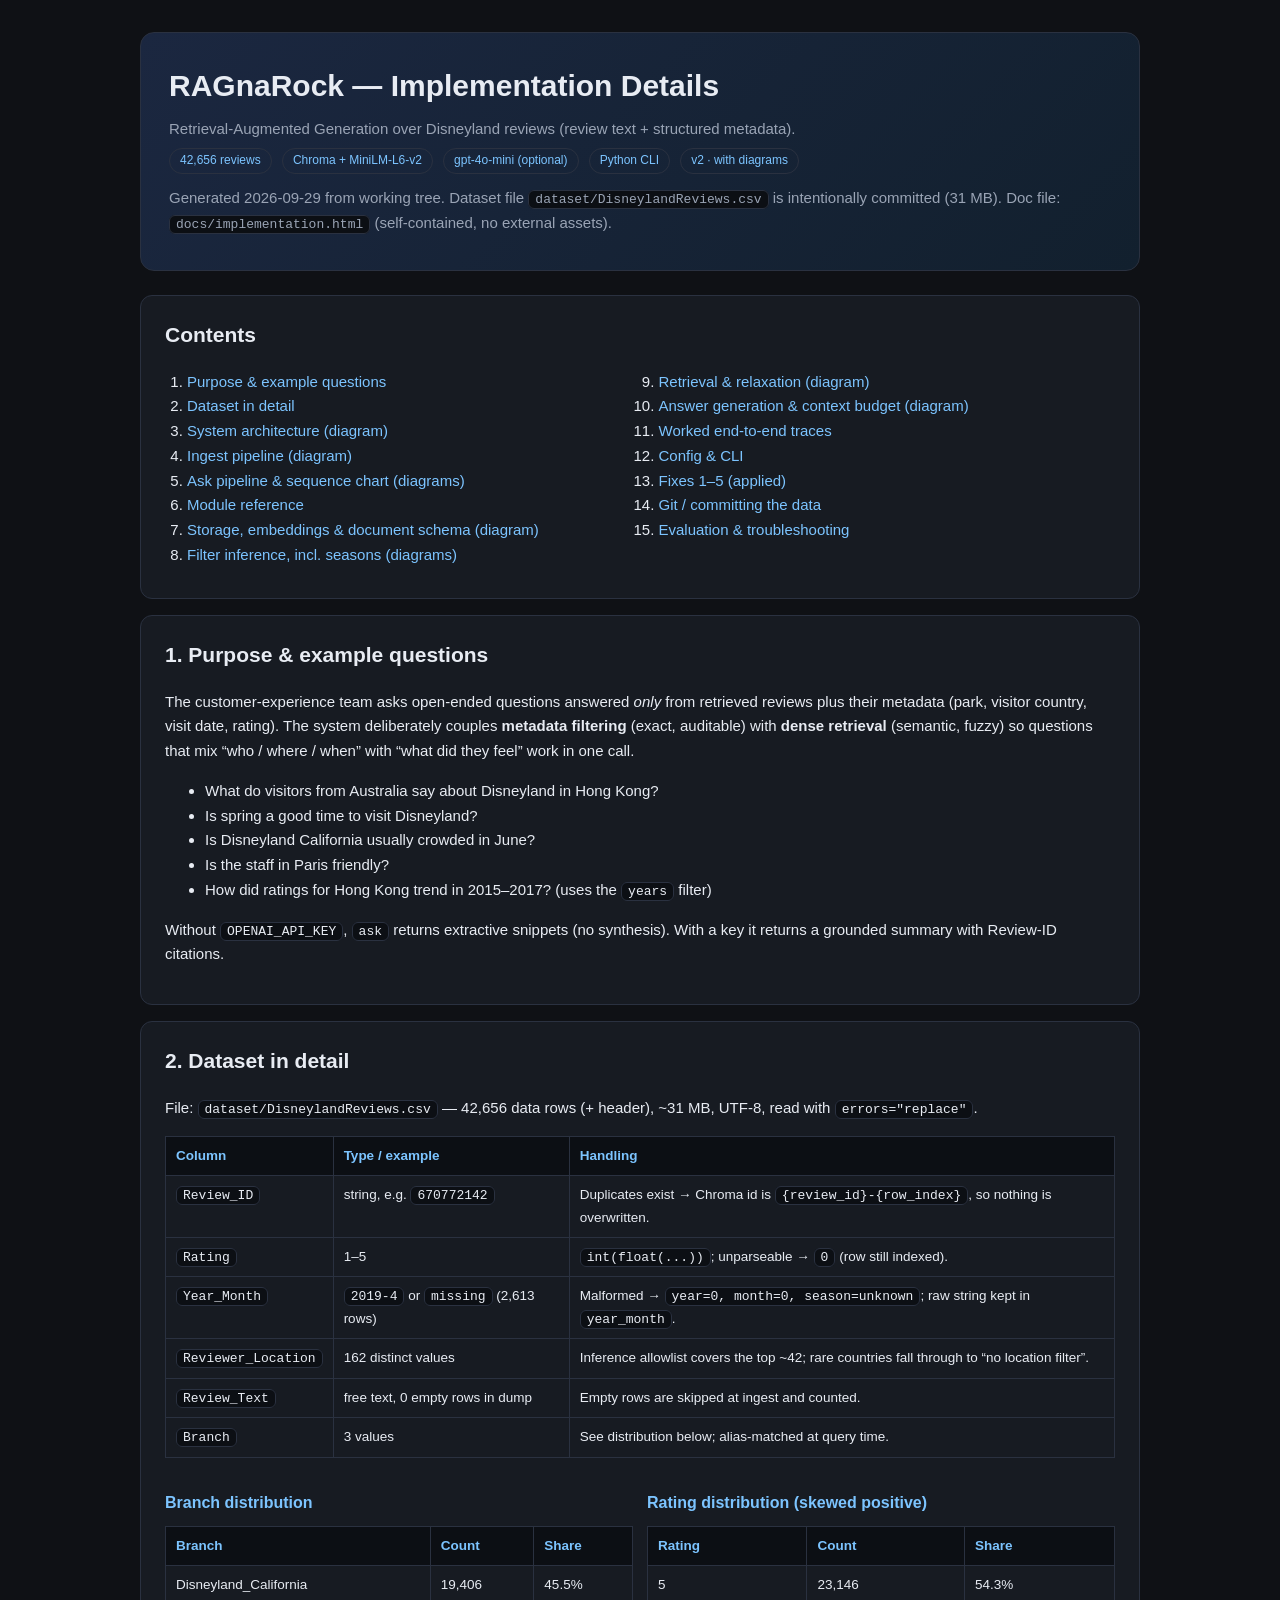
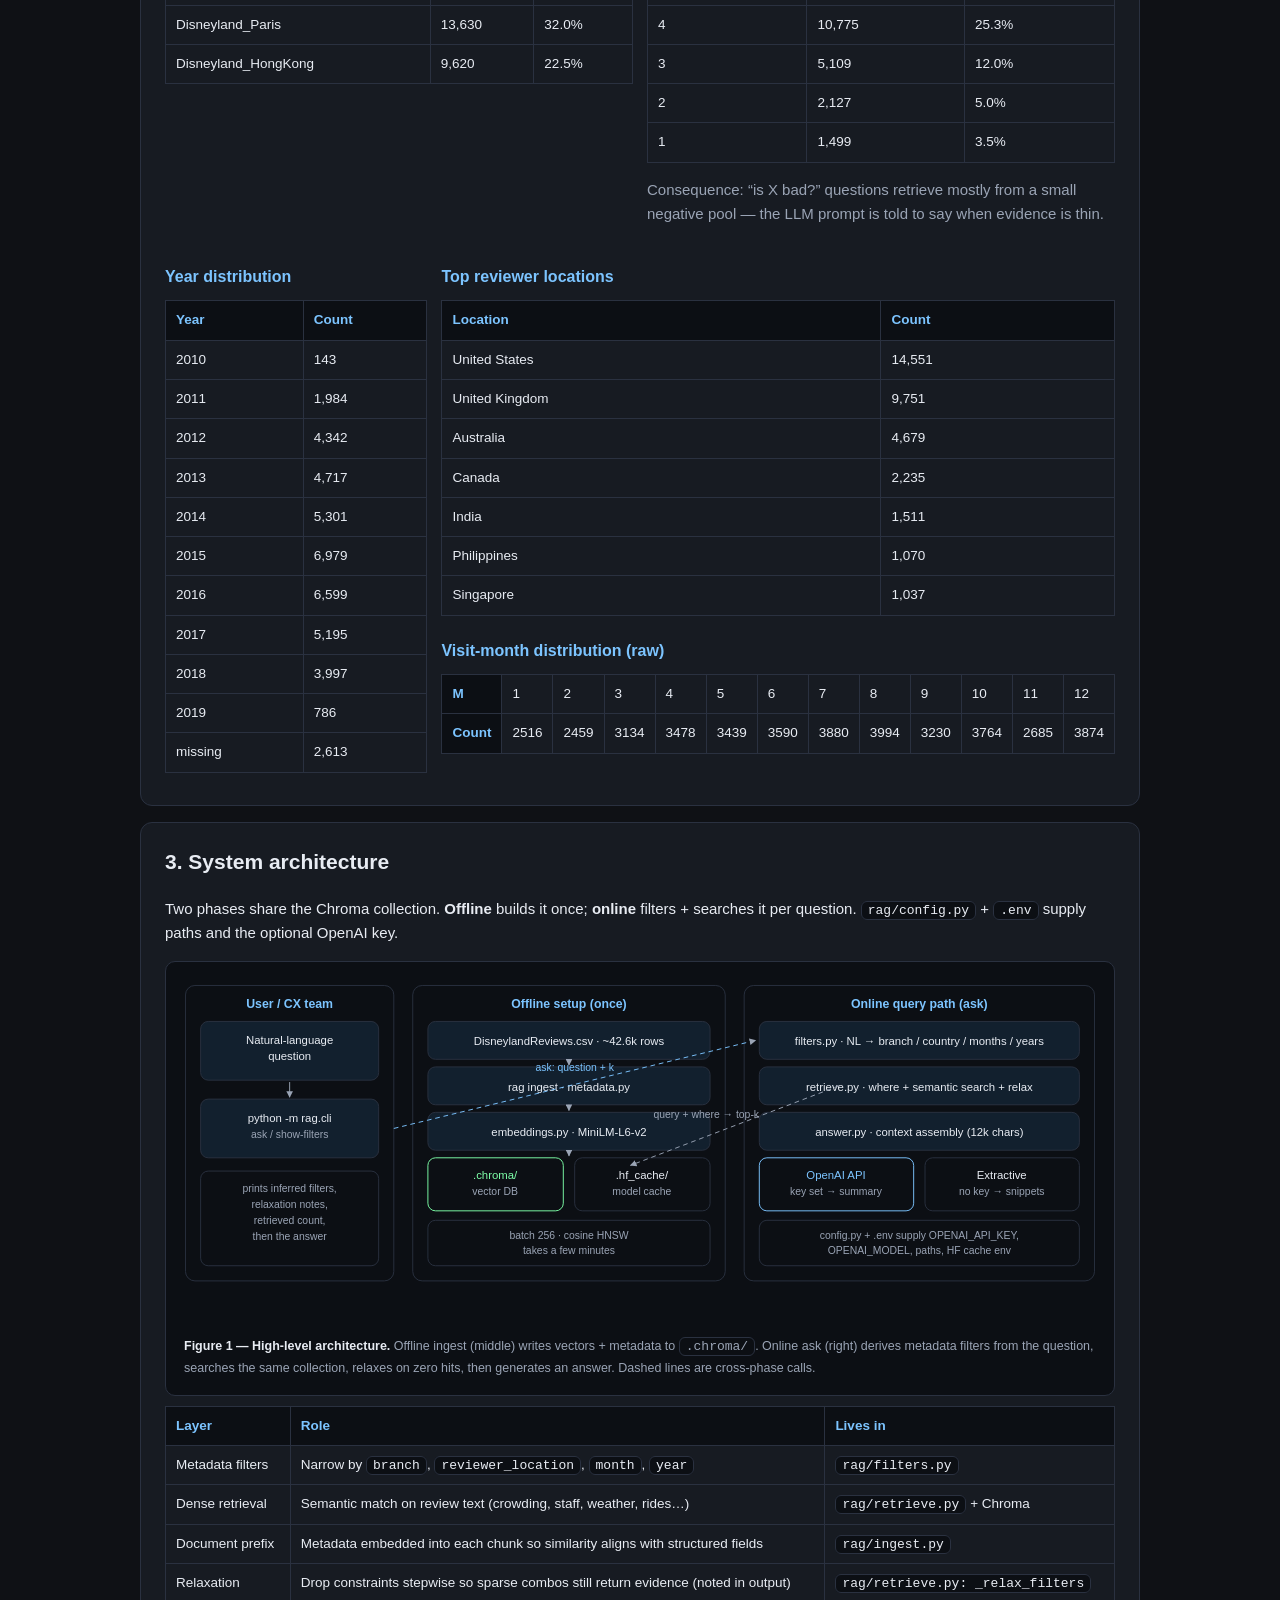
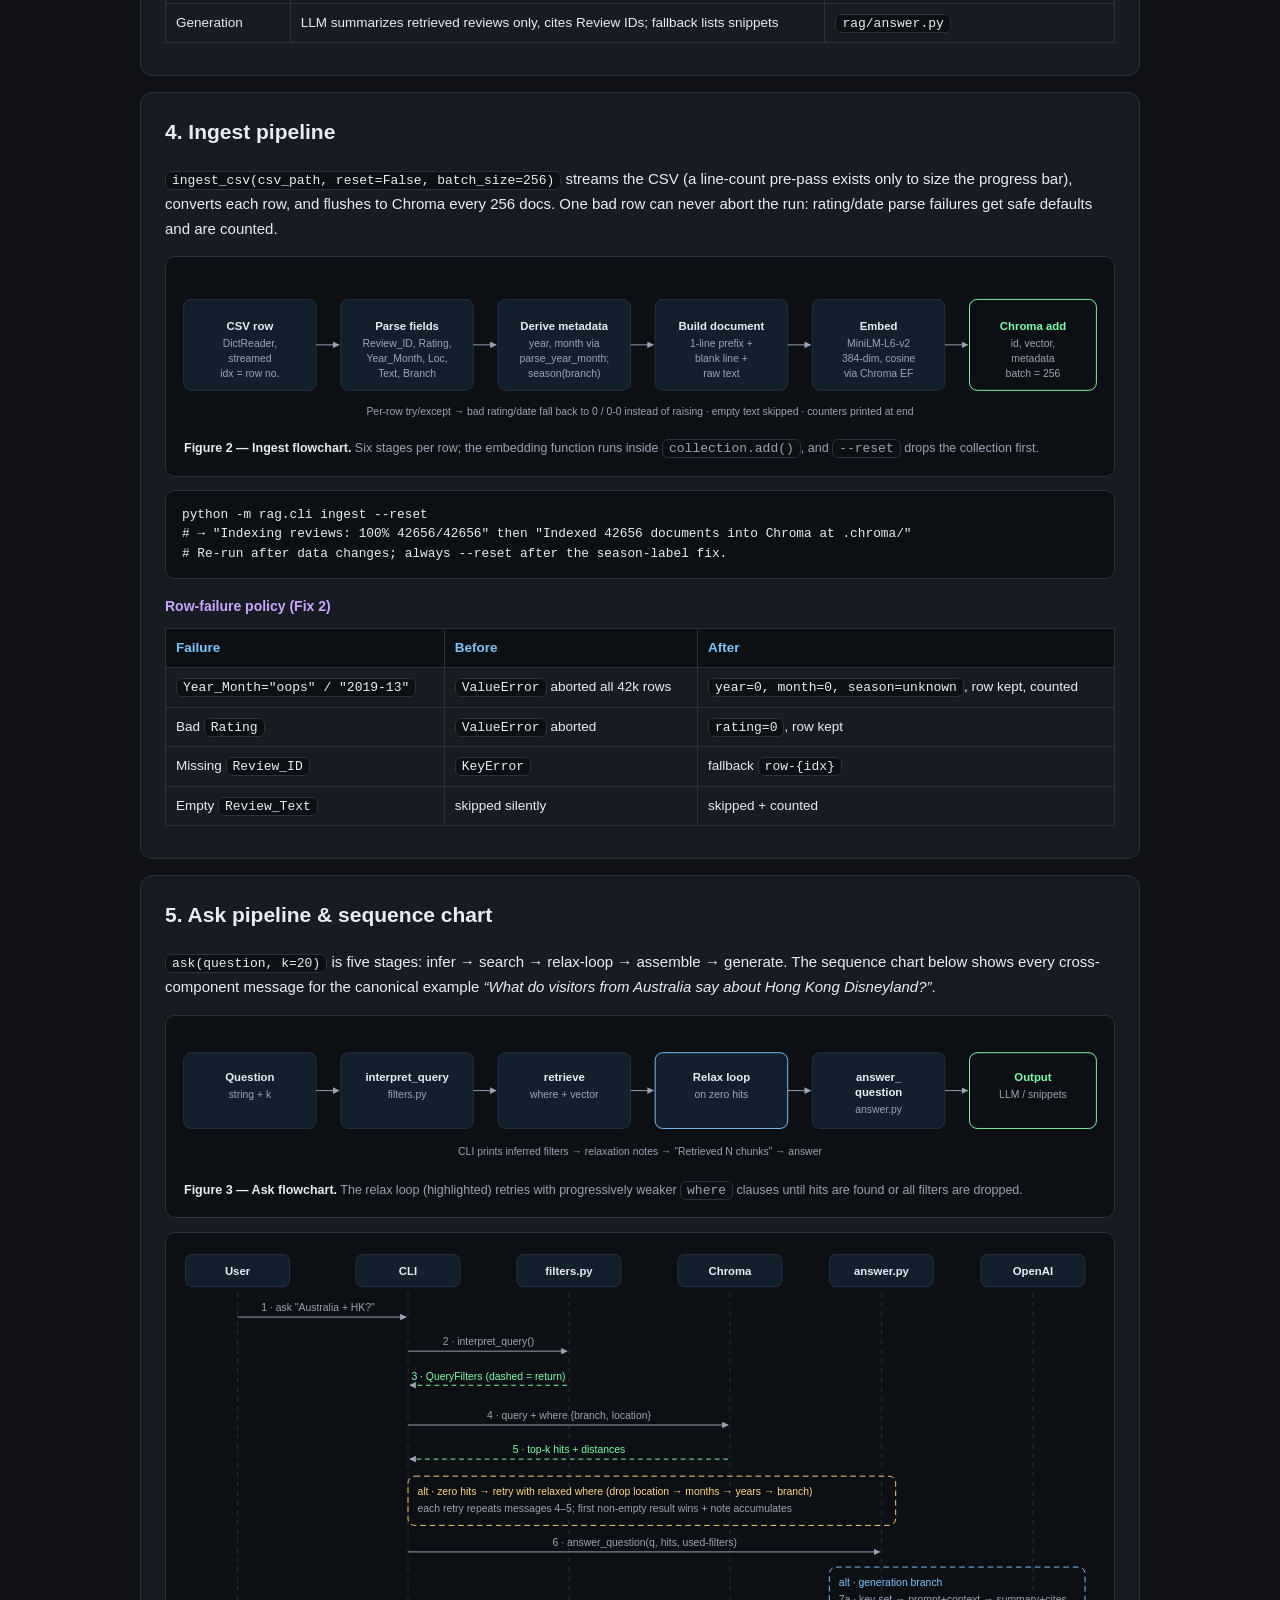
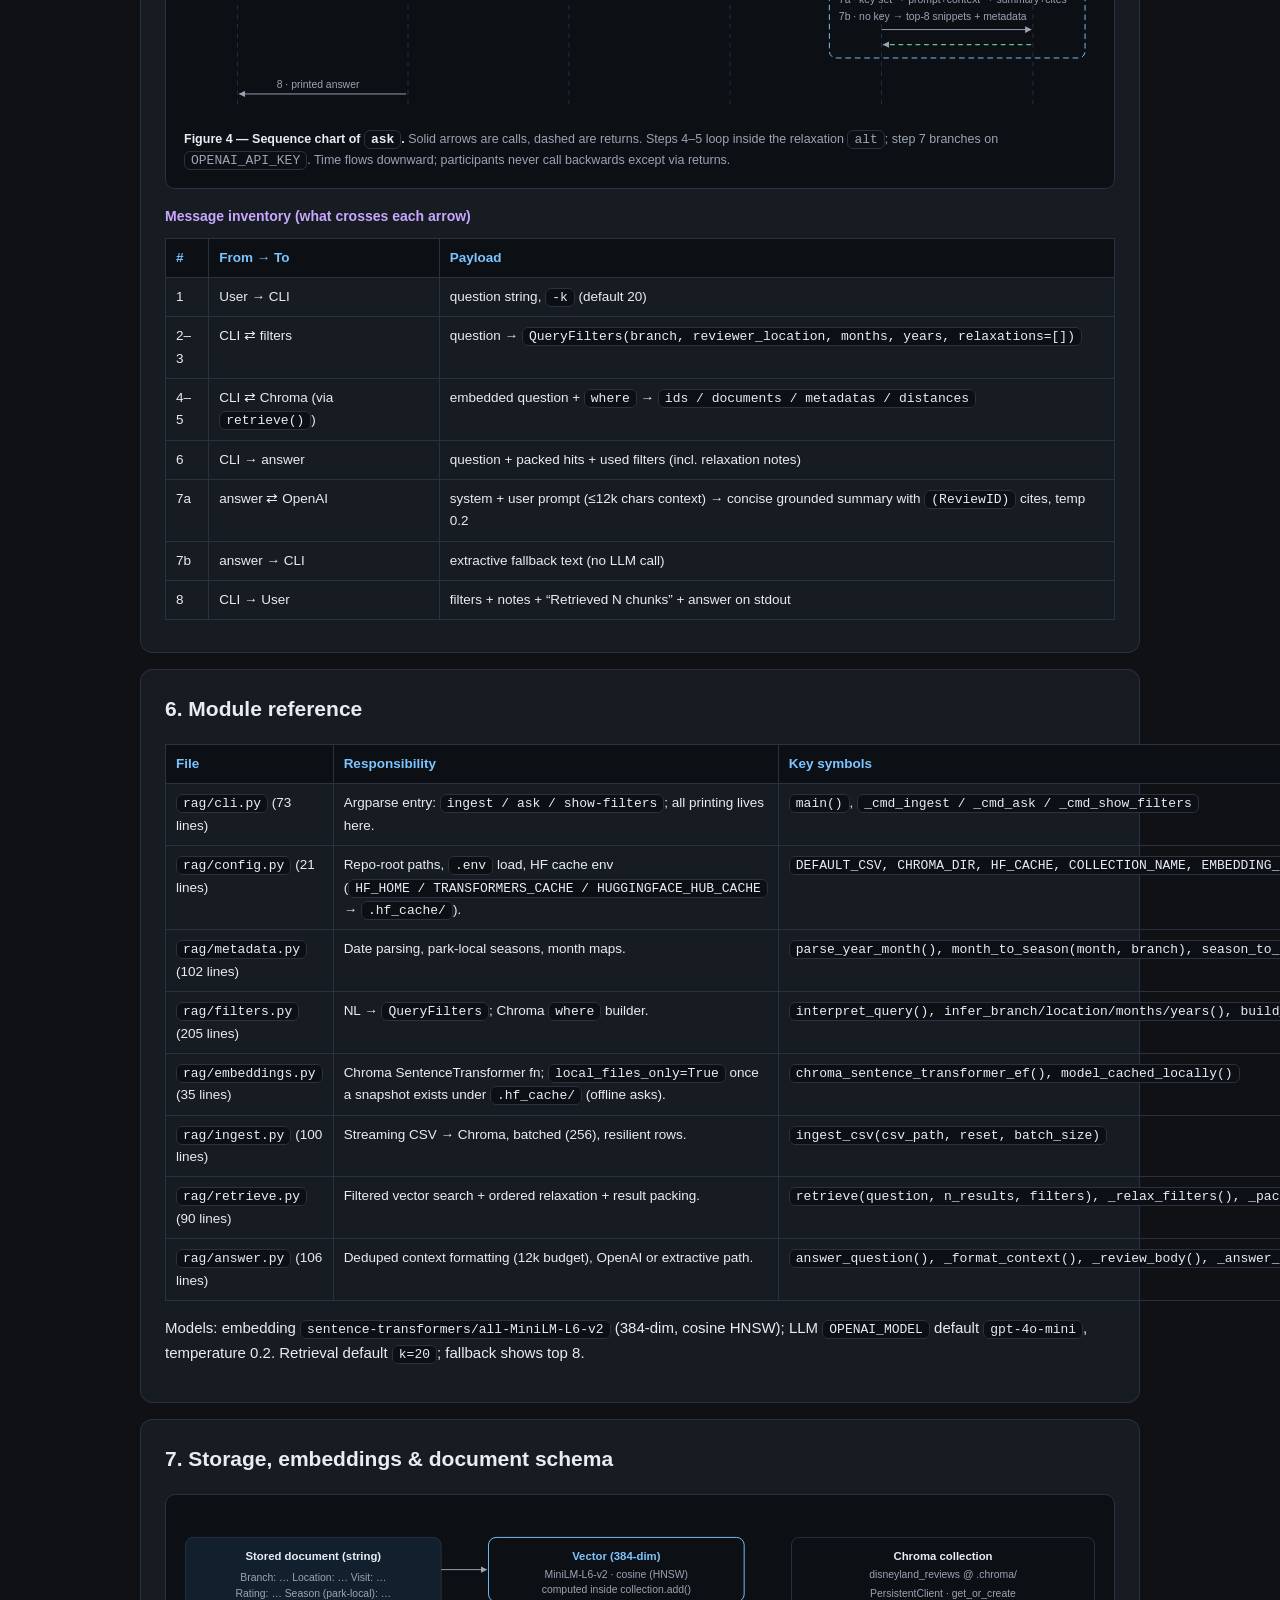
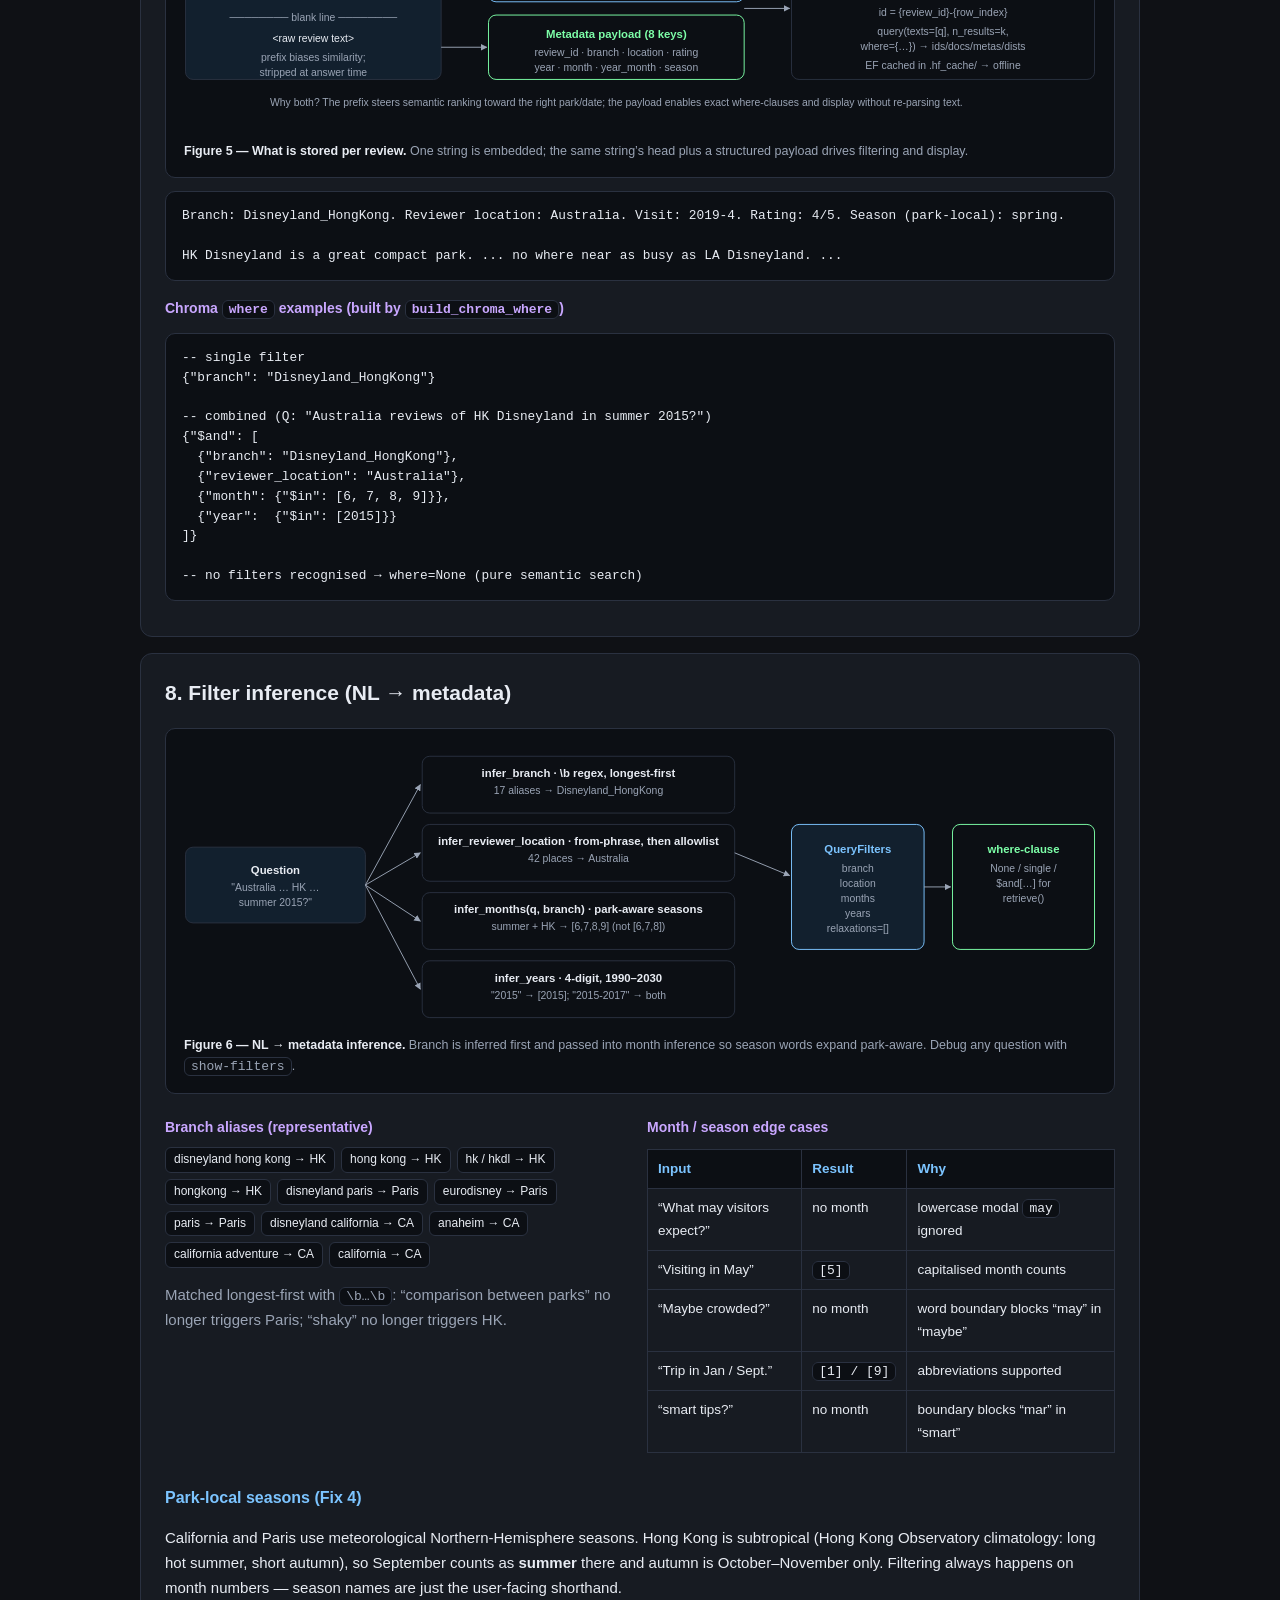
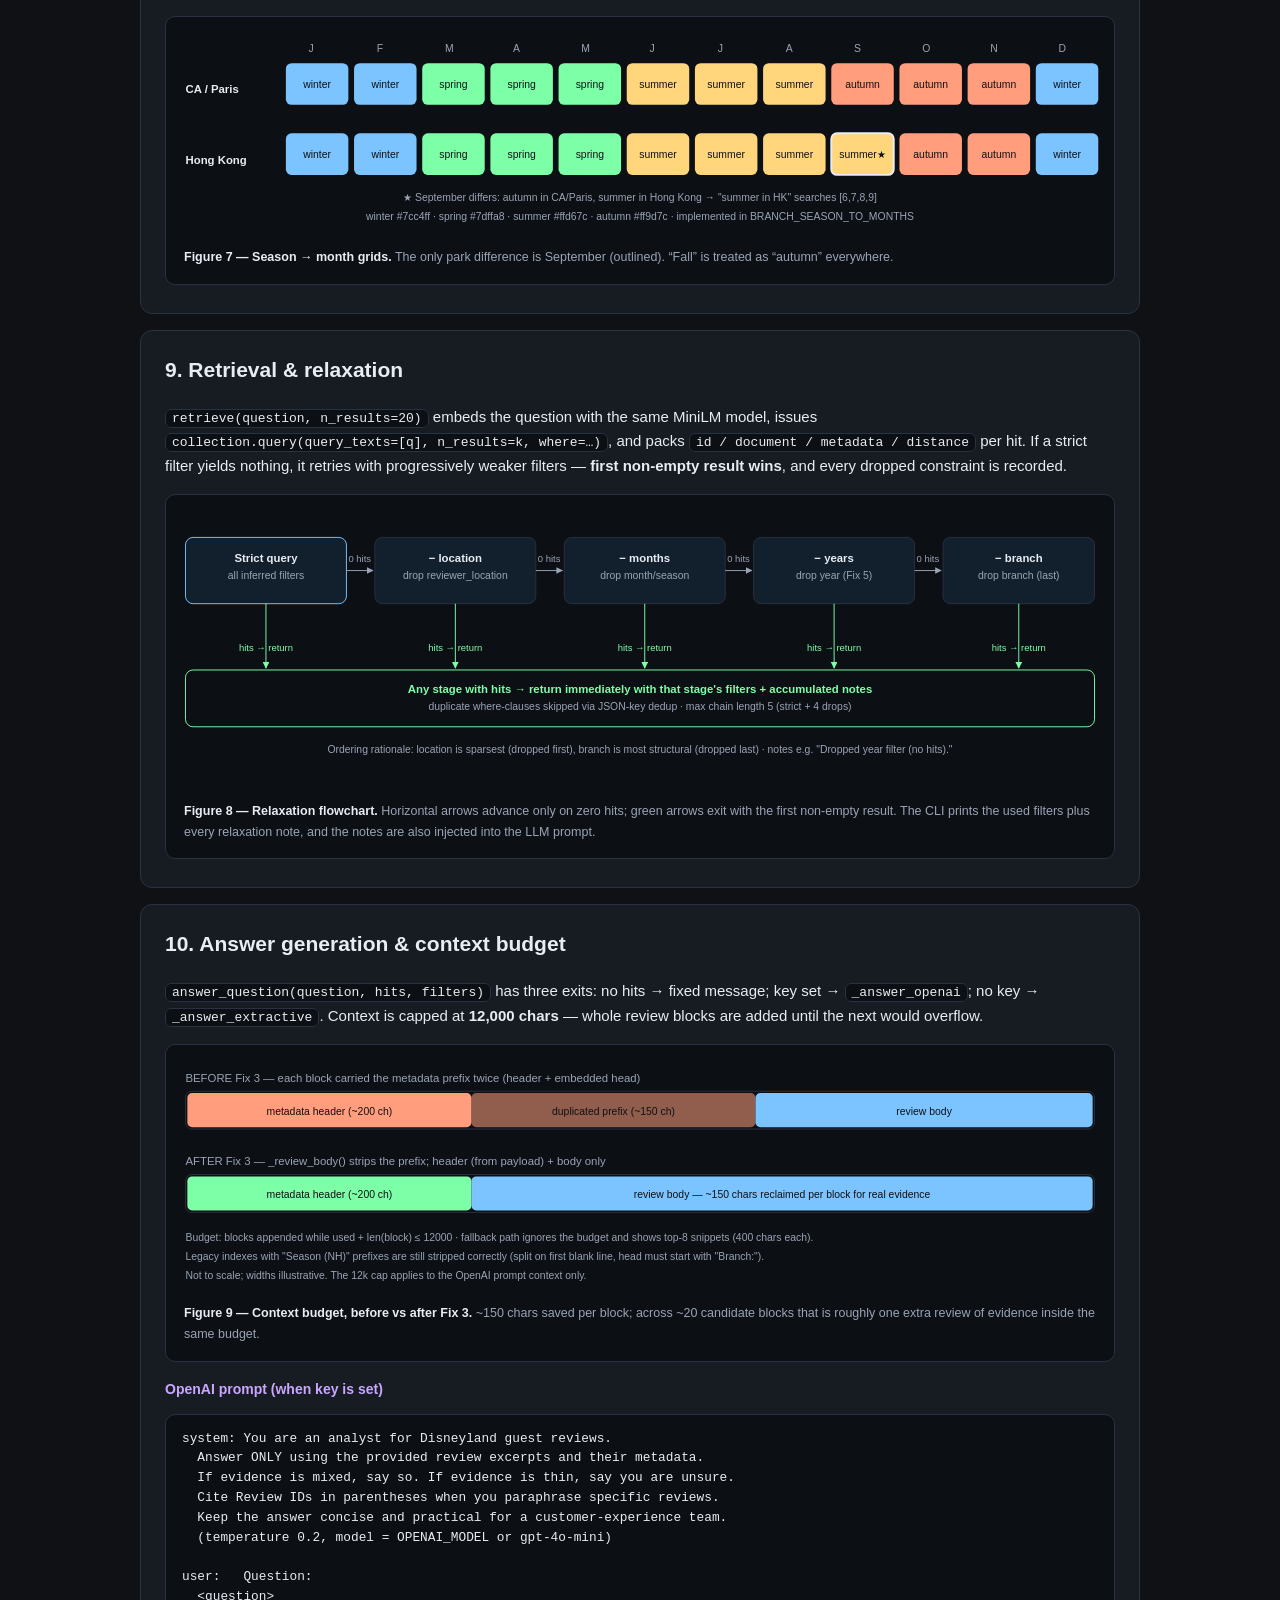
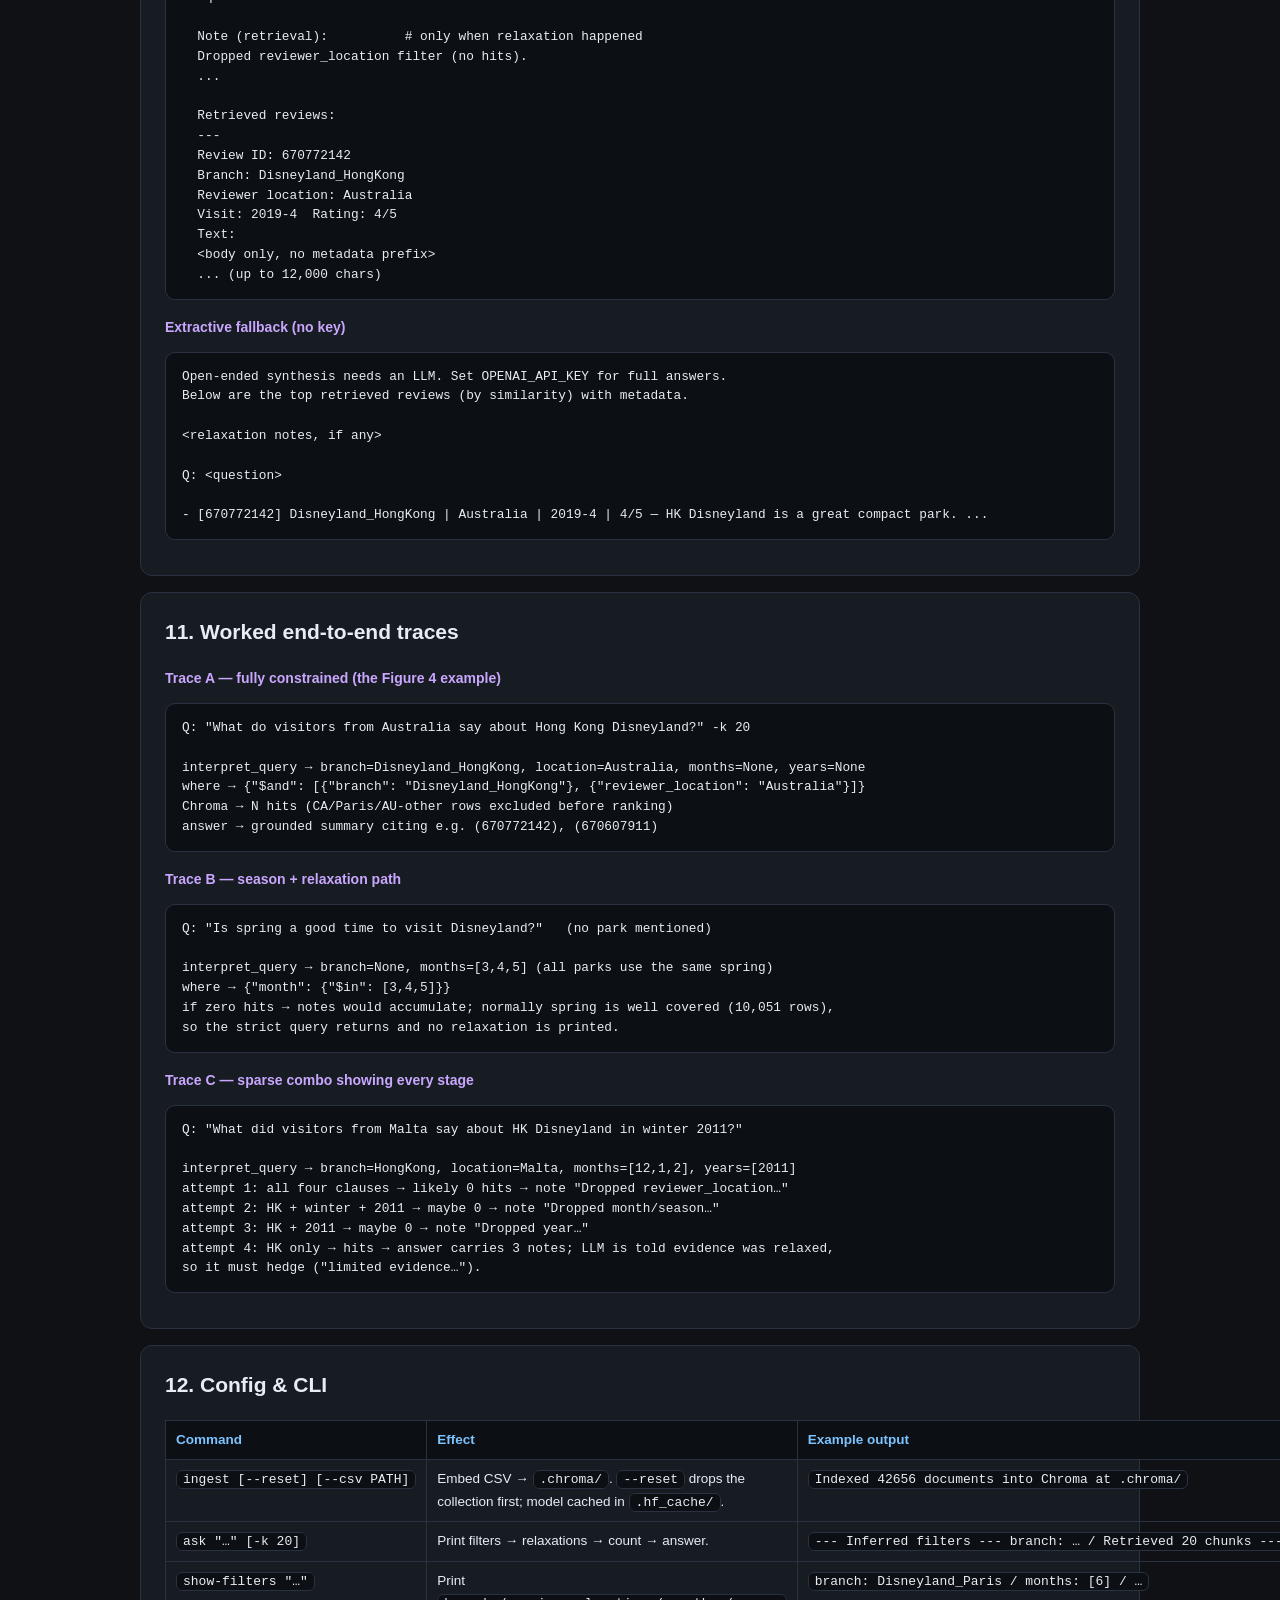
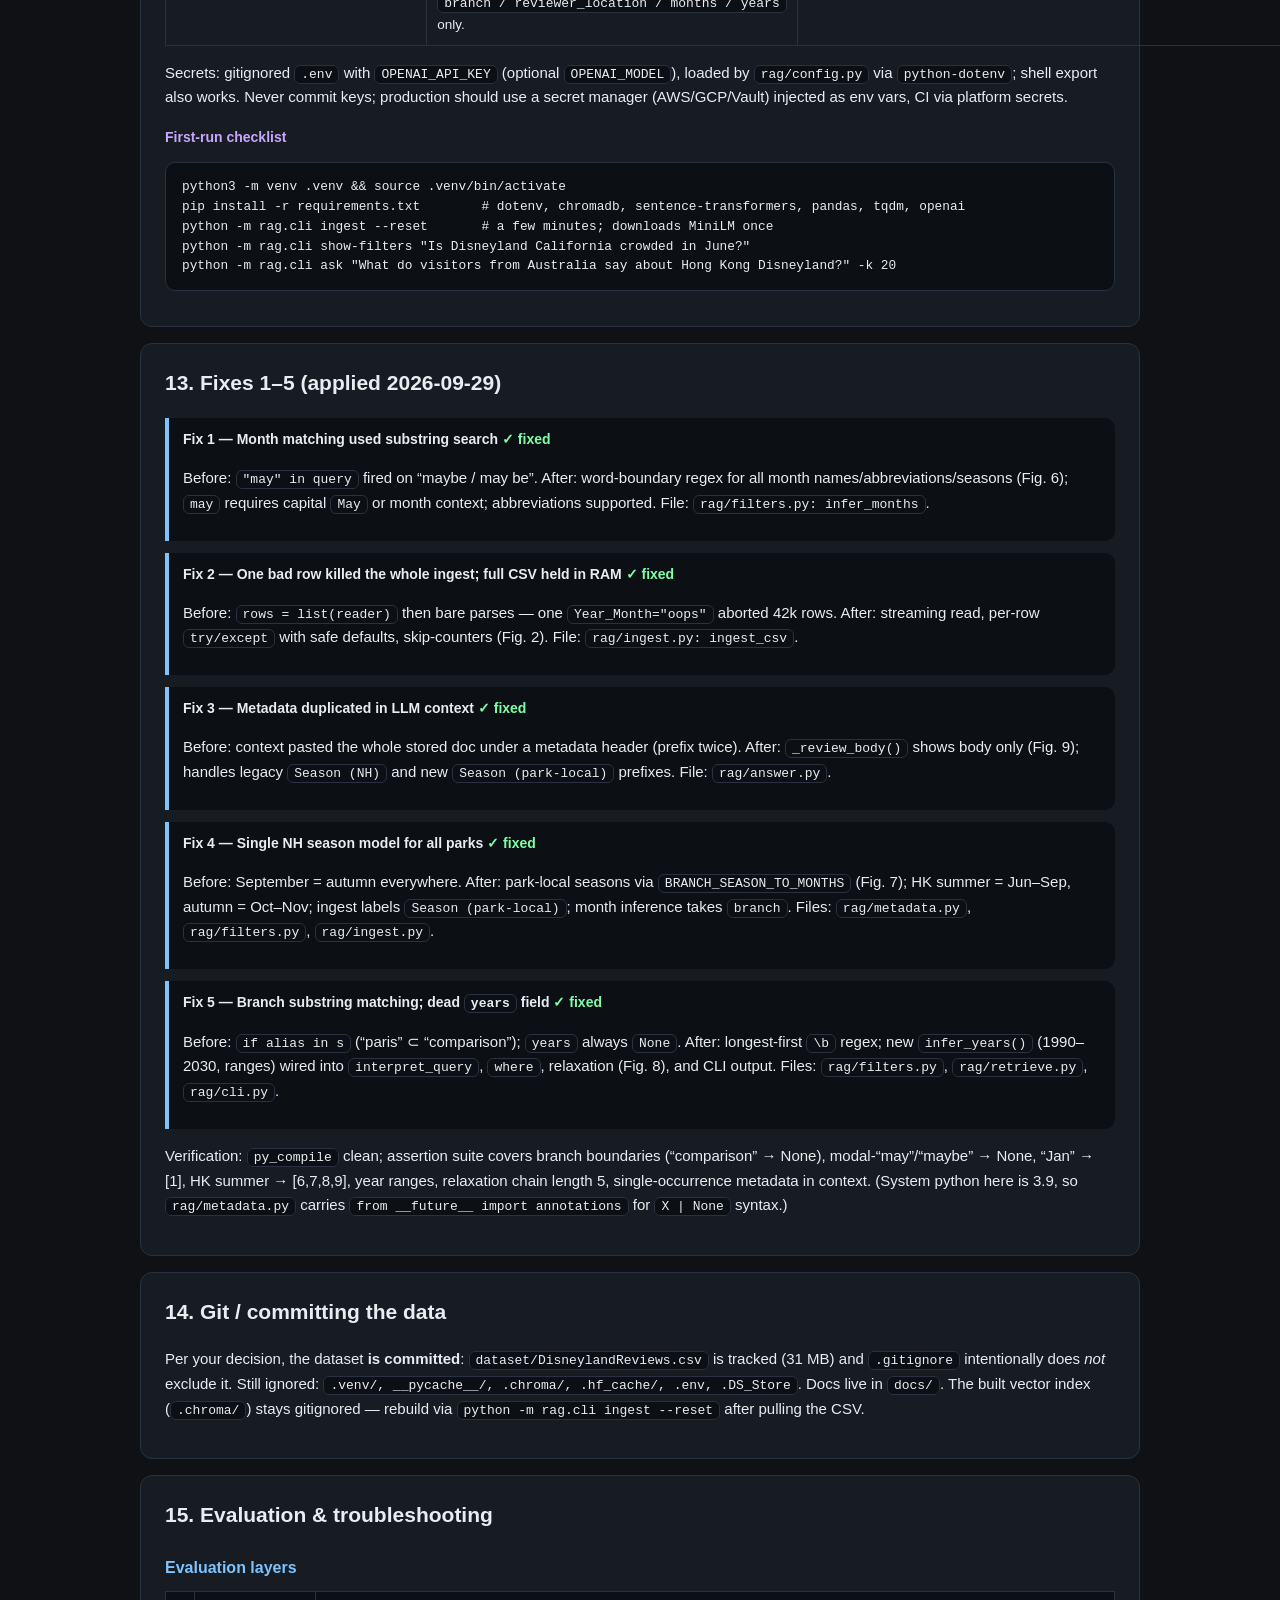
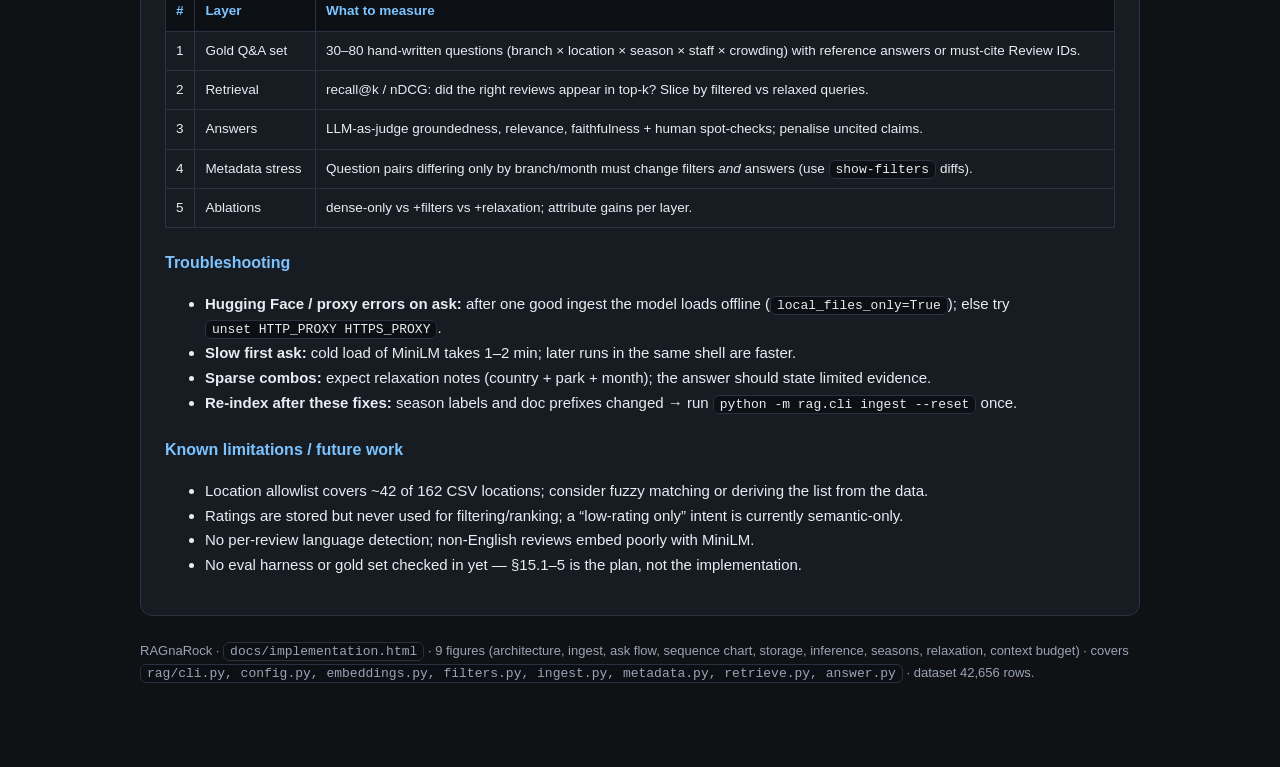
==== docs/implementation.html @ 7418c46e "Fix filter/ingest/answer issues 1-5; add docs/implementation.html with diagrams" ====
<!DOCTYPE html>
<html lang="en">
<head>
<meta charset="utf-8">
<meta name="viewport" content="width=device-width, initial-scale=1">
<title>RAGnaRock — Implementation Details</title>
<style>
  :root { --bg:#0f1115; --panel:#171b22; --line:#2a3140; --txt:#e8ecf3; --muted:#9aa4b5; --acc:#7cc4ff; --ok:#7dffa8; --warn:#ffd67c; --vio:#c9a7ff; }
  * { box-sizing: border-box; }
  body { margin:0; background:var(--bg); color:var(--txt); font:15px/1.65 -apple-system, "Segoe UI", Roboto, Helvetica, Arial, sans-serif; }
  .wrap { max-width:1040px; margin:0 auto; padding:32px 20px 90px; }
  header.hero { background:linear-gradient(135deg,#1b2740,#12202e); border:1px solid var(--line); border-radius:14px; padding:28px; margin-bottom:24px; }
  header.hero h1 { margin:0 0 6px; font-size:30px; }
  header.hero p { margin:6px 0; color:var(--muted); }
  .badge { display:inline-block; border:1px solid var(--line); border-radius:999px; padding:2px 10px; font-size:12px; color:var(--acc); margin:0 6px 6px 0; }
  nav.toc, section.card { background:var(--panel); border:1px solid var(--line); border-radius:12px; padding:22px 24px; margin:16px 0; }
  nav.toc h2, section.card h2 { margin-top:0; font-size:21px; }
  nav.toc ol { margin:8px 0; padding-left:22px; color:var(--muted); columns:2; }
  @media (max-width:760px){ nav.toc ol{columns:1;} }
  nav.toc a { color:var(--acc); text-decoration:none; }
  nav.toc a:hover { text-decoration:underline; }
  h3 { color:var(--acc); margin:22px 0 6px; font-size:16px; }
  h4 { color:var(--vio); margin:16px 0 4px; font-size:14px; }
  p, li { color:var(--txt); }
  .muted { color:var(--muted); }
  code, pre { font-family: ui-monospace, SFMono-Regular, Menlo, Consolas, monospace; }
  code.inline { background:#0c0f14; border:1px solid var(--line); border-radius:6px; padding:1px 6px; font-size:13px; white-space:nowrap; }
  pre { background:#0c0f14; border:1px solid var(--line); border-radius:10px; padding:14px 16px; overflow:auto; font-size:12.8px; line-height:1.55; }
  table { width:100%; border-collapse:collapse; margin:10px 0; font-size:13.5px; }
  th, td { border:1px solid var(--line); padding:8px 10px; text-align:left; vertical-align:top; }
  th { background:#0c0f14; color:var(--acc); }
  .grid2 { display:grid; grid-template-columns:1fr 1fr; gap:14px; }
  @media (max-width:760px){ .grid2{grid-template-columns:1fr;} }
  .fix { border-left:4px solid var(--acc); padding:10px 14px; background:#0c0f14; border-radius:0 10px 10px 0; margin:12px 0; }
  .fix h4 { margin:0 0 6px; color:var(--txt); }
  .pill-ok { color:var(--ok); }
  figure.diagram { margin:14px 0 6px; background:#0c0f14; border:1px solid var(--line); border-radius:10px; padding:14px 10px 6px; }
  figure.diagram svg { width:100%; height:auto; display:block; }
  figure.diagram figcaption { color:var(--muted); font-size:12.5px; padding:8px 8px 10px; }
  figure.diagram figcaption b { color:var(--txt); }
  svg text { font-family:-apple-system, "Segoe UI", Roboto, Helvetica, Arial, sans-serif; }
  footer { color:var(--muted); font-size:13px; margin-top:24px; }
  .klist { display:flex; flex-wrap:wrap; gap:6px; margin:8px 0; }
  .klist span { border:1px solid var(--line); border-radius:6px; padding:2px 8px; font-size:12px; background:#0c0f14; }
</style>
</head>
<body>
<div class="wrap">

<header class="hero">
  <h1>RAGnaRock — Implementation Details</h1>
  <p>Retrieval-Augmented Generation over Disneyland reviews (review text + structured metadata).</p>
  <div>
    <span class="badge">42,656 reviews</span>
    <span class="badge">Chroma + MiniLM-L6-v2</span>
    <span class="badge">gpt-4o-mini (optional)</span>
    <span class="badge">Python CLI</span>
    <span class="badge">v2 · with diagrams</span>
  </div>
  <p>Generated 2026-09-29 from working tree. Dataset file <code class="inline">dataset/DisneylandReviews.csv</code> is intentionally committed (31&nbsp;MB). Doc file: <code class="inline">docs/implementation.html</code> (self-contained, no external assets).</p>
</header>

<nav class="toc">
  <h2>Contents</h2>
  <ol>
    <li><a href="#purpose">Purpose &amp; example questions</a></li>
    <li><a href="#dataset">Dataset in detail</a></li>
    <li><a href="#arch">System architecture (diagram)</a></li>
    <li><a href="#ingest">Ingest pipeline (diagram)</a></li>
    <li><a href="#askpath">Ask pipeline &amp; sequence chart (diagrams)</a></li>
    <li><a href="#modules">Module reference</a></li>
    <li><a href="#storage">Storage, embeddings &amp; document schema (diagram)</a></li>
    <li><a href="#filters">Filter inference, incl. seasons (diagrams)</a></li>
    <li><a href="#retrieval">Retrieval &amp; relaxation (diagram)</a></li>
    <li><a href="#answer">Answer generation &amp; context budget (diagram)</a></li>
    <li><a href="#traces">Worked end-to-end traces</a></li>
    <li><a href="#config">Config &amp; CLI</a></li>
    <li><a href="#fixes">Fixes 1–5 (applied)</a></li>
    <li><a href="#git">Git / committing the data</a></li>
    <li><a href="#eval">Evaluation &amp; troubleshooting</a></li>
  </ol>
</nav>

<!-- ================= 1 ================= -->
<section class="card" id="purpose">
  <h2>1. Purpose &amp; example questions</h2>
  <p>The customer-experience team asks open-ended questions answered <em>only</em> from retrieved reviews plus their metadata (park, visitor country, visit date, rating). The system deliberately couples <strong>metadata filtering</strong> (exact, auditable) with <strong>dense retrieval</strong> (semantic, fuzzy) so questions that mix “who / where / when” with “what did they feel” work in one call.</p>
  <ul>
    <li>What do visitors from Australia say about Disneyland in Hong Kong?</li>
    <li>Is spring a good time to visit Disneyland?</li>
    <li>Is Disneyland California usually crowded in June?</li>
    <li>Is the staff in Paris friendly?</li>
    <li>How did ratings for Hong Kong trend in 2015–2017? (uses the <code class="inline">years</code> filter)</li>
  </ul>
  <p>Without <code class="inline">OPENAI_API_KEY</code>, <code class="inline">ask</code> returns extractive snippets (no synthesis). With a key it returns a grounded summary with Review-ID citations.</p>
</section>

<!-- ================= 2 ================= -->
<section class="card" id="dataset">
  <h2>2. Dataset in detail</h2>
  <p>File: <code class="inline">dataset/DisneylandReviews.csv</code> — 42,656 data rows (+ header), ~31&nbsp;MB, UTF-8, read with <code class="inline">errors="replace"</code>.</p>
  <table>
    <tr><th>Column</th><th>Type / example</th><th>Handling</th></tr>
    <tr><td><code class="inline">Review_ID</code></td><td>string, e.g. <code class="inline">670772142</code></td><td>Duplicates exist → Chroma id is <code class="inline">{review_id}-{row_index}</code>, so nothing is overwritten.</td></tr>
    <tr><td><code class="inline">Rating</code></td><td>1–5</td><td><code class="inline">int(float(...))</code>; unparseable → <code class="inline">0</code> (row still indexed).</td></tr>
    <tr><td><code class="inline">Year_Month</code></td><td><code class="inline">2019-4</code> or <code class="inline">missing</code> (2,613 rows)</td><td>Malformed → <code class="inline">year=0, month=0, season=unknown</code>; raw string kept in <code class="inline">year_month</code>.</td></tr>
    <tr><td><code class="inline">Reviewer_Location</code></td><td>162 distinct values</td><td>Inference allowlist covers the top ~42; rare countries fall through to “no location filter”.</td></tr>
    <tr><td><code class="inline">Review_Text</code></td><td>free text, 0 empty rows in dump</td><td>Empty rows are skipped at ingest and counted.</td></tr>
    <tr><td><code class="inline">Branch</code></td><td>3 values</td><td>See distribution below; alias-matched at query time.</td></tr>
  </table>
  <div class="grid2">
    <div>
      <h3>Branch distribution</h3>
      <table><tr><th>Branch</th><th>Count</th><th>Share</th></tr>
      <tr><td>Disneyland_California</td><td>19,406</td><td>45.5%</td></tr>
      <tr><td>Disneyland_Paris</td><td>13,630</td><td>32.0%</td></tr>
      <tr><td>Disneyland_HongKong</td><td>9,620</td><td>22.5%</td></tr></table>
    </div>
    <div>
      <h3>Rating distribution (skewed positive)</h3>
      <table><tr><th>Rating</th><th>Count</th><th>Share</th></tr>
      <tr><td>5</td><td>23,146</td><td>54.3%</td></tr>
      <tr><td>4</td><td>10,775</td><td>25.3%</td></tr>
      <tr><td>3</td><td>5,109</td><td>12.0%</td></tr>
      <tr><td>2</td><td>2,127</td><td>5.0%</td></tr>
      <tr><td>1</td><td>1,499</td><td>3.5%</td></tr></table>
      <p class="muted">Consequence: “is X bad?” questions retrieve mostly from a small negative pool — the LLM prompt is told to say when evidence is thin.</p>
    </div>
  </div>
  <div class="grid2">
    <div>
      <h3>Year distribution</h3>
      <table><tr><th>Year</th><th>Count</th></tr>
      <tr><td>2010</td><td>143</td></tr><tr><td>2011</td><td>1,984</td></tr>
      <tr><td>2012</td><td>4,342</td></tr><tr><td>2013</td><td>4,717</td></tr>
      <tr><td>2014</td><td>5,301</td></tr><tr><td>2015</td><td>6,979</td></tr>
      <tr><td>2016</td><td>6,599</td></tr><tr><td>2017</td><td>5,195</td></tr>
      <tr><td>2018</td><td>3,997</td></tr><tr><td>2019</td><td>786</td></tr>
      <tr><td>missing</td><td>2,613</td></tr></table>
    </div>
    <div>
      <h3>Top reviewer locations</h3>
      <table><tr><th>Location</th><th>Count</th></tr>
      <tr><td>United States</td><td>14,551</td></tr>
      <tr><td>United Kingdom</td><td>9,751</td></tr>
      <tr><td>Australia</td><td>4,679</td></tr>
      <tr><td>Canada</td><td>2,235</td></tr>
      <tr><td>India</td><td>1,511</td></tr>
      <tr><td>Philippines</td><td>1,070</td></tr>
      <tr><td>Singapore</td><td>1,037</td></tr></table>
      <h3>Visit-month distribution (raw)</h3>
      <table><tr><th>M</th><td>1</td><td>2</td><td>3</td><td>4</td><td>5</td><td>6</td><td>7</td><td>8</td><td>9</td><td>10</td><td>11</td><td>12</td></tr>
      <tr><th>Count</th><td>2516</td><td>2459</td><td>3134</td><td>3478</td><td>3439</td><td>3590</td><td>3880</td><td>3994</td><td>3230</td><td>3764</td><td>2685</td><td>3874</td></tr></table>
    </div>
  </div>
</section>

<!-- ================= 3 ================= -->
<section class="card" id="arch">
  <h2>3. System architecture</h2>
  <p>Two phases share the Chroma collection. <strong>Offline</strong> builds it once; <strong>online</strong> filters + searches it per question. <code class="inline">rag/config.py</code> + <code class="inline">.env</code> supply paths and the optional OpenAI key.</p>
  <figure class="diagram">
    <svg viewBox="0 0 980 372" role="img" aria-label="High-level system architecture">
      <defs><marker id="a1" viewBox="0 0 10 10" refX="9" refY="5" markerWidth="7" markerHeight="7" orient="auto-start-reverse"><path d="M0,0 L10,5 L0,10 z" fill="#9aa4b5"/></marker></defs>
      <rect x="10" y="10" width="220" height="312" rx="10" fill="none" stroke="#2a3140"/>
      <text x="120" y="34" text-anchor="middle" fill="#7cc4ff" font-size="13" font-weight="bold">User / CX team</text>
      <rect x="26" y="48" width="188" height="62" rx="8" fill="#12202e" stroke="#2a3140"/>
      <text x="120" y="72" text-anchor="middle" fill="#e8ecf3" font-size="12">Natural-language</text><text x="120" y="89" text-anchor="middle" fill="#e8ecf3" font-size="12">question</text>
      <line x1="120" y1="112" x2="120" y2="128" stroke="#9aa4b5" marker-end="url(#a1)"/>
      <rect x="26" y="130" width="188" height="62" rx="8" fill="#12202e" stroke="#2a3140"/>
      <text x="120" y="154" text-anchor="middle" fill="#e8ecf3" font-size="12">python -m rag.cli</text><text x="120" y="171" text-anchor="middle" fill="#9aa4b5" font-size="11">ask / show-filters</text>
      <rect x="26" y="206" width="188" height="100" rx="8" fill="#0c0f14" stroke="#2a3140"/>
      <text x="120" y="228" text-anchor="middle" fill="#9aa4b5" font-size="11">prints inferred filters,</text><text x="120" y="245" text-anchor="middle" fill="#9aa4b5" font-size="11">relaxation notes,</text><text x="120" y="262" text-anchor="middle" fill="#9aa4b5" font-size="11">retrieved count,</text><text x="120" y="279" text-anchor="middle" fill="#9aa4b5" font-size="11">then the answer</text>

      <rect x="250" y="10" width="330" height="312" rx="10" fill="none" stroke="#2a3140"/>
      <text x="415" y="34" text-anchor="middle" fill="#7cc4ff" font-size="13" font-weight="bold">Offline setup (once)</text>
      <rect x="266" y="48" width="298" height="40" rx="8" fill="#12202e" stroke="#2a3140"/><text x="415" y="73" text-anchor="middle" fill="#e8ecf3" font-size="12">DisneylandReviews.csv · ~42.6k rows</text>
      <rect x="266" y="96" width="298" height="40" rx="8" fill="#12202e" stroke="#2a3140"/><text x="415" y="121" text-anchor="middle" fill="#e8ecf3" font-size="12">rag ingest · metadata.py</text>
      <rect x="266" y="144" width="298" height="40" rx="8" fill="#12202e" stroke="#2a3140"/><text x="415" y="169" text-anchor="middle" fill="#e8ecf3" font-size="12">embeddings.py · MiniLM-L6-v2</text>
      <rect x="266" y="192" width="143" height="56" rx="8" fill="#0c0f14" stroke="#7dffa8"/><text x="337" y="214" text-anchor="middle" fill="#7dffa8" font-size="12">.chroma/</text><text x="337" y="231" text-anchor="middle" fill="#9aa4b5" font-size="11">vector DB</text>
      <rect x="421" y="192" width="143" height="56" rx="8" fill="#0c0f14" stroke="#2a3140"/><text x="492" y="214" text-anchor="middle" fill="#e8ecf3" font-size="12">.hf_cache/</text><text x="492" y="231" text-anchor="middle" fill="#9aa4b5" font-size="11">model cache</text>
      <rect x="266" y="258" width="298" height="48" rx="8" fill="#0c0f14" stroke="#2a3140"/><text x="415" y="278" text-anchor="middle" fill="#9aa4b5" font-size="11">batch 256 · cosine HNSW</text><text x="415" y="294" text-anchor="middle" fill="#9aa4b5" font-size="11">takes a few minutes</text>
      <line x1="415" y1="88" x2="415" y2="94" stroke="#9aa4b5" marker-end="url(#a1)"/><line x1="415" y1="136" x2="415" y2="142" stroke="#9aa4b5" marker-end="url(#a1)"/><line x1="415" y1="184" x2="415" y2="190" stroke="#9aa4b5" marker-end="url(#a1)"/>

      <rect x="600" y="10" width="370" height="312" rx="10" fill="none" stroke="#2a3140"/>
      <text x="785" y="34" text-anchor="middle" fill="#7cc4ff" font-size="13" font-weight="bold">Online query path (ask)</text>
      <rect x="616" y="48" width="338" height="40" rx="8" fill="#12202e" stroke="#2a3140"/><text x="785" y="73" text-anchor="middle" fill="#e8ecf3" font-size="12">filters.py · NL → branch / country / months / years</text>
      <rect x="616" y="96" width="338" height="40" rx="8" fill="#12202e" stroke="#2a3140"/><text x="785" y="121" text-anchor="middle" fill="#e8ecf3" font-size="12">retrieve.py · where + semantic search + relax</text>
      <rect x="616" y="144" width="338" height="40" rx="8" fill="#12202e" stroke="#2a3140"/><text x="785" y="169" text-anchor="middle" fill="#e8ecf3" font-size="12">answer.py · context assembly (12k chars)</text>
      <rect x="616" y="192" width="163" height="56" rx="8" fill="#0c0f14" stroke="#7cc4ff"/><text x="697" y="214" text-anchor="middle" fill="#7cc4ff" font-size="12">OpenAI API</text><text x="697" y="231" text-anchor="middle" fill="#9aa4b5" font-size="11">key set → summary</text>
      <rect x="791" y="192" width="163" height="56" rx="8" fill="#0c0f14" stroke="#2a3140"/><text x="872" y="214" text-anchor="middle" fill="#e8ecf3" font-size="12">Extractive</text><text x="872" y="231" text-anchor="middle" fill="#9aa4b5" font-size="11">no key → snippets</text>
      <rect x="616" y="258" width="338" height="48" rx="8" fill="#0c0f14" stroke="#2a3140"/><text x="785" y="278" text-anchor="middle" fill="#9aa4b5" font-size="11">config.py + .env supply OPENAI_API_KEY,</text><text x="785" y="294" text-anchor="middle" fill="#9aa4b5" font-size="11">OPENAI_MODEL, paths, HF cache env</text>

      <line x1="230" y1="161" x2="612" y2="68" stroke="#7cc4ff" stroke-dasharray="5 4" marker-end="url(#a1)"/>
      <text x="421" y="100" text-anchor="middle" fill="#7cc4ff" font-size="11">ask: question + k</text>
      <line x1="700" y1="116" x2="480" y2="200" stroke="#9aa4b5" stroke-dasharray="5 4" marker-end="url(#a1)"/>
      <text x="560" y="150" text-anchor="middle" fill="#9aa4b5" font-size="11">query + where → top-k</text>
    </svg>
    <figcaption><b>Figure 1 — High-level architecture.</b> Offline ingest (middle) writes vectors + metadata to <code class="inline">.chroma/</code>. Online ask (right) derives metadata filters from the question, searches the same collection, relaxes on zero hits, then generates an answer. Dashed lines are cross-phase calls.</figcaption>
  </figure>
  <table>
    <tr><th>Layer</th><th>Role</th><th>Lives in</th></tr>
    <tr><td>Metadata filters</td><td>Narrow by <code class="inline">branch</code>, <code class="inline">reviewer_location</code>, <code class="inline">month</code>, <code class="inline">year</code></td><td><code class="inline">rag/filters.py</code></td></tr>
    <tr><td>Dense retrieval</td><td>Semantic match on review text (crowding, staff, weather, rides…)</td><td><code class="inline">rag/retrieve.py</code> + Chroma</td></tr>
    <tr><td>Document prefix</td><td>Metadata embedded into each chunk so similarity aligns with structured fields</td><td><code class="inline">rag/ingest.py</code></td></tr>
    <tr><td>Relaxation</td><td>Drop constraints stepwise so sparse combos still return evidence (noted in output)</td><td><code class="inline">rag/retrieve.py: _relax_filters</code></td></tr>
    <tr><td>Generation</td><td>LLM summarizes retrieved reviews only, cites Review IDs; fallback lists snippets</td><td><code class="inline">rag/answer.py</code></td></tr>
  </table>
</section>

<!-- ================= 4 ================= -->
<section class="card" id="ingest">
  <h2>4. Ingest pipeline</h2>
  <p><code class="inline">ingest_csv(csv_path, reset=False, batch_size=256)</code> streams the CSV (a line-count pre-pass exists only to size the progress bar), converts each row, and flushes to Chroma every 256 docs. One bad row can never abort the run: rating/date parse failures get safe defaults and are counted.</p>
  <figure class="diagram">
    <svg viewBox="0 0 980 168" role="img" aria-label="Ingest pipeline flowchart">
      <defs><marker id="a2" viewBox="0 0 10 10" refX="9" refY="5" markerWidth="7" markerHeight="7" orient="auto-start-reverse"><path d="M0,0 L10,5 L0,10 z" fill="#9aa4b5"/></marker></defs>
      <rect x="8" y="30" width="140" height="96" rx="8" fill="#12202e" stroke="#2a3140"/><text x="78" y="62" text-anchor="middle" fill="#e8ecf3" font-size="12" font-weight="bold">CSV row</text><text x="78" y="80" text-anchor="middle" fill="#9aa4b5" font-size="11">DictReader,</text><text x="78" y="96" text-anchor="middle" fill="#9aa4b5" font-size="11">streamed</text><text x="78" y="112" text-anchor="middle" fill="#9aa4b5" font-size="11">idx = row no.</text>
      <rect x="174" y="30" width="140" height="96" rx="8" fill="#12202e" stroke="#2a3140"/><text x="244" y="62" text-anchor="middle" fill="#e8ecf3" font-size="12" font-weight="bold">Parse fields</text><text x="244" y="80" text-anchor="middle" fill="#9aa4b5" font-size="11">Review_ID, Rating,</text><text x="244" y="96" text-anchor="middle" fill="#9aa4b5" font-size="11">Year_Month, Loc,</text><text x="244" y="112" text-anchor="middle" fill="#9aa4b5" font-size="11">Text, Branch</text>
      <rect x="340" y="30" width="140" height="96" rx="8" fill="#12202e" stroke="#2a3140"/><text x="410" y="62" text-anchor="middle" fill="#e8ecf3" font-size="12" font-weight="bold">Derive metadata</text><text x="410" y="80" text-anchor="middle" fill="#9aa4b5" font-size="11">year, month via</text><text x="410" y="96" text-anchor="middle" fill="#9aa4b5" font-size="11">parse_year_month;</text><text x="410" y="112" text-anchor="middle" fill="#9aa4b5" font-size="11">season(branch)</text>
      <rect x="506" y="30" width="140" height="96" rx="8" fill="#12202e" stroke="#2a3140"/><text x="576" y="62" text-anchor="middle" fill="#e8ecf3" font-size="12" font-weight="bold">Build document</text><text x="576" y="80" text-anchor="middle" fill="#9aa4b5" font-size="11">1-line prefix +</text><text x="576" y="96" text-anchor="middle" fill="#9aa4b5" font-size="11">blank line +</text><text x="576" y="112" text-anchor="middle" fill="#9aa4b5" font-size="11">raw text</text>
      <rect x="672" y="30" width="140" height="96" rx="8" fill="#12202e" stroke="#2a3140"/><text x="742" y="62" text-anchor="middle" fill="#e8ecf3" font-size="12" font-weight="bold">Embed</text><text x="742" y="80" text-anchor="middle" fill="#9aa4b5" font-size="11">MiniLM-L6-v2</text><text x="742" y="96" text-anchor="middle" fill="#9aa4b5" font-size="11">384-dim, cosine</text><text x="742" y="112" text-anchor="middle" fill="#9aa4b5" font-size="11">via Chroma EF</text>
      <rect x="838" y="30" width="134" height="96" rx="8" fill="#0c0f14" stroke="#7dffa8"/><text x="905" y="62" text-anchor="middle" fill="#7dffa8" font-size="12" font-weight="bold">Chroma add</text><text x="905" y="80" text-anchor="middle" fill="#9aa4b5" font-size="11">id, vector,</text><text x="905" y="96" text-anchor="middle" fill="#9aa4b5" font-size="11">metadata</text><text x="905" y="112" text-anchor="middle" fill="#9aa4b5" font-size="11">batch = 256</text>
      <line x1="148" y1="78" x2="172" y2="78" stroke="#9aa4b5" marker-end="url(#a2)"/><line x1="314" y1="78" x2="338" y2="78" stroke="#9aa4b5" marker-end="url(#a2)"/><line x1="480" y1="78" x2="504" y2="78" stroke="#9aa4b5" marker-end="url(#a2)"/><line x1="646" y1="78" x2="670" y2="78" stroke="#9aa4b5" marker-end="url(#a2)"/><line x1="812" y1="78" x2="836" y2="78" stroke="#9aa4b5" marker-end="url(#a2)"/>
      <text x="490" y="152" text-anchor="middle" fill="#9aa4b5" font-size="11">Per-row try/except → bad rating/date fall back to 0 / 0-0 instead of raising · empty text skipped · counters printed at end</text>
    </svg>
    <figcaption><b>Figure 2 — Ingest flowchart.</b> Six stages per row; the embedding function runs inside <code class="inline">collection.add()</code>, and <code class="inline">--reset</code> drops the collection first.</figcaption>
  </figure>
<pre>python -m rag.cli ingest --reset
# → "Indexing reviews: 100% 42656/42656" then "Indexed 42656 documents into Chroma at .chroma/"
# Re-run after data changes; always --reset after the season-label fix.</pre>
  <h4>Row-failure policy (Fix 2)</h4>
  <table><tr><th>Failure</th><th>Before</th><th>After</th></tr>
  <tr><td><code class="inline">Year_Month="oops" / "2019-13"</code></td><td><code class="inline">ValueError</code> aborted all 42k rows</td><td><code class="inline">year=0, month=0, season=unknown</code>, row kept, counted</td></tr>
  <tr><td>Bad <code class="inline">Rating</code></td><td><code class="inline">ValueError</code> aborted</td><td><code class="inline">rating=0</code>, row kept</td></tr>
  <tr><td>Missing <code class="inline">Review_ID</code></td><td><code class="inline">KeyError</code></td><td>fallback <code class="inline">row-{idx}</code></td></tr>
  <tr><td>Empty <code class="inline">Review_Text</code></td><td>skipped silently</td><td>skipped + counted</td></tr></table>
</section>

<!-- ================= 5 ================= -->
<section class="card" id="askpath">
  <h2>5. Ask pipeline &amp; sequence chart</h2>
  <p><code class="inline">ask(question, k=20)</code> is five stages: infer → search → relax-loop → assemble → generate. The sequence chart below shows every cross-component message for the canonical example <em>“What do visitors from Australia say about Hong Kong Disneyland?”</em>.</p>
  <figure class="diagram">
    <svg viewBox="0 0 980 150" role="img" aria-label="Ask pipeline flowchart">
      <defs><marker id="a3" viewBox="0 0 10 10" refX="9" refY="5" markerWidth="7" markerHeight="7" orient="auto-start-reverse"><path d="M0,0 L10,5 L0,10 z" fill="#9aa4b5"/></marker></defs>
      <rect x="8" y="24" width="140" height="80" rx="8" fill="#12202e" stroke="#2a3140"/><text x="78" y="54" text-anchor="middle" fill="#e8ecf3" font-size="12" font-weight="bold">Question</text><text x="78" y="72" text-anchor="middle" fill="#9aa4b5" font-size="11">string + k</text>
      <rect x="174" y="24" width="140" height="80" rx="8" fill="#12202e" stroke="#2a3140"/><text x="244" y="54" text-anchor="middle" fill="#e8ecf3" font-size="12" font-weight="bold">interpret_query</text><text x="244" y="72" text-anchor="middle" fill="#9aa4b5" font-size="11">filters.py</text>
      <rect x="340" y="24" width="140" height="80" rx="8" fill="#12202e" stroke="#2a3140"/><text x="410" y="54" text-anchor="middle" fill="#e8ecf3" font-size="12" font-weight="bold">retrieve</text><text x="410" y="72" text-anchor="middle" fill="#9aa4b5" font-size="11">where + vector</text>
      <rect x="506" y="24" width="140" height="80" rx="8" fill="#12202e" stroke="#7cc4ff"/><text x="576" y="54" text-anchor="middle" fill="#e8ecf3" font-size="12" font-weight="bold">Relax loop</text><text x="576" y="72" text-anchor="middle" fill="#9aa4b5" font-size="11">on zero hits</text>
      <rect x="672" y="24" width="140" height="80" rx="8" fill="#12202e" stroke="#2a3140"/><text x="742" y="54" text-anchor="middle" fill="#e8ecf3" font-size="12" font-weight="bold">answer_</text><text x="742" y="70" text-anchor="middle" fill="#e8ecf3" font-size="12" font-weight="bold">question</text><text x="742" y="88" text-anchor="middle" fill="#9aa4b5" font-size="11">answer.py</text>
      <rect x="838" y="24" width="134" height="80" rx="8" fill="#0c0f14" stroke="#7dffa8"/><text x="905" y="54" text-anchor="middle" fill="#7dffa8" font-size="12" font-weight="bold">Output</text><text x="905" y="72" text-anchor="middle" fill="#9aa4b5" font-size="11">LLM / snippets</text>
      <line x1="148" y1="64" x2="172" y2="64" stroke="#9aa4b5" marker-end="url(#a3)"/><line x1="314" y1="64" x2="338" y2="64" stroke="#9aa4b5" marker-end="url(#a3)"/><line x1="480" y1="64" x2="504" y2="64" stroke="#9aa4b5" marker-end="url(#a3)"/><line x1="646" y1="64" x2="670" y2="64" stroke="#9aa4b5" marker-end="url(#a3)"/><line x1="812" y1="64" x2="836" y2="64" stroke="#9aa4b5" marker-end="url(#a3)"/>
      <text x="490" y="132" text-anchor="middle" fill="#9aa4b5" font-size="11">CLI prints inferred filters → relaxation notes → “Retrieved N chunks” → answer</text>
    </svg>
    <figcaption><b>Figure 3 — Ask flowchart.</b> The relax loop (highlighted) retries with progressively weaker <code class="inline">where</code> clauses until hits are found or all filters are dropped.</figcaption>
  </figure>
  <figure class="diagram">
    <svg viewBox="0 0 980 500" role="img" aria-label="Sequence diagram of ask">
      <defs><marker id="a4" viewBox="0 0 10 10" refX="9" refY="5" markerWidth="7" markerHeight="7" orient="auto-start-reverse"><path d="M0,0 L10,5 L0,10 z" fill="#9aa4b5"/></marker></defs>
      <rect x="10" y="8" width="110" height="34" rx="7" fill="#12202e" stroke="#2a3140"/><text x="65" y="30" text-anchor="middle" fill="#e8ecf3" font-size="12" font-weight="bold">User</text>
      <rect x="190" y="8" width="110" height="34" rx="7" fill="#12202e" stroke="#2a3140"/><text x="245" y="30" text-anchor="middle" fill="#e8ecf3" font-size="12" font-weight="bold">CLI</text>
      <rect x="360" y="8" width="110" height="34" rx="7" fill="#12202e" stroke="#2a3140"/><text x="415" y="30" text-anchor="middle" fill="#e8ecf3" font-size="12" font-weight="bold">filters.py</text>
      <rect x="530" y="8" width="110" height="34" rx="7" fill="#12202e" stroke="#2a3140"/><text x="585" y="30" text-anchor="middle" fill="#e8ecf3" font-size="12" font-weight="bold">Chroma</text>
      <rect x="690" y="8" width="110" height="34" rx="7" fill="#12202e" stroke="#2a3140"/><text x="745" y="30" text-anchor="middle" fill="#e8ecf3" font-size="12" font-weight="bold">answer.py</text>
      <rect x="850" y="8" width="110" height="34" rx="7" fill="#12202e" stroke="#2a3140"/><text x="905" y="30" text-anchor="middle" fill="#e8ecf3" font-size="12" font-weight="bold">OpenAI</text>
      <line x1="65" y1="48" x2="65" y2="486" stroke="#2a3140" stroke-dasharray="5 5"/><line x1="245" y1="48" x2="245" y2="486" stroke="#2a3140" stroke-dasharray="5 5"/><line x1="415" y1="48" x2="415" y2="486" stroke="#2a3140" stroke-dasharray="5 5"/><line x1="585" y1="48" x2="585" y2="486" stroke="#2a3140" stroke-dasharray="5 5"/><line x1="745" y1="48" x2="745" y2="486" stroke="#2a3140" stroke-dasharray="5 5"/><line x1="905" y1="48" x2="905" y2="486" stroke="#2a3140" stroke-dasharray="5 5"/>
      <text x="150" y="68" text-anchor="middle" fill="#9aa4b5" font-size="11">1 · ask "Australia + HK?"</text><line x1="65" y1="74" x2="243" y2="74" stroke="#9aa4b5" marker-end="url(#a4)"/>
      <text x="330" y="104" text-anchor="middle" fill="#9aa4b5" font-size="11">2 · interpret_query()</text><line x1="245" y1="110" x2="413" y2="110" stroke="#9aa4b5" marker-end="url(#a4)"/>
      <text x="330" y="140" text-anchor="middle" fill="#7dffa8" font-size="11">3 · QueryFilters (dashed = return)</text><line x1="413" y1="146" x2="247" y2="146" stroke="#7dffa8" stroke-dasharray="5 4" marker-end="url(#a4)"/>
      <text x="415" y="182" text-anchor="middle" fill="#9aa4b5" font-size="11">4 · query + where {branch, location}</text><line x1="245" y1="188" x2="583" y2="188" stroke="#9aa4b5" marker-end="url(#a4)"/>
      <text x="415" y="218" text-anchor="middle" fill="#7dffa8" font-size="11">5 · top-k hits + distances</text><line x1="583" y1="224" x2="247" y2="224" stroke="#7dffa8" stroke-dasharray="5 4" marker-end="url(#a4)"/>
      <rect x="245" y="242" width="515" height="52" rx="7" fill="none" stroke="#ffd67c" stroke-dasharray="6 4"/>
      <text x="255" y="262" fill="#ffd67c" font-size="11">alt · zero hits → retry with relaxed where (drop location → months → years → branch)</text>
      <text x="255" y="280" fill="#9aa4b5" font-size="11">each retry repeats messages 4–5; first non-empty result wins + note accumulates</text>
      <text x="495" y="316" text-anchor="middle" fill="#9aa4b5" font-size="11">6 · answer_question(q, hits, used-filters)</text><line x1="245" y1="322" x2="743" y2="322" stroke="#9aa4b5" marker-end="url(#a4)"/>
      <rect x="690" y="338" width="270" height="96" rx="7" fill="none" stroke="#7cc4ff" stroke-dasharray="6 4"/>
      <text x="700" y="358" fill="#7cc4ff" font-size="11">alt · generation branch</text>
      <text x="700" y="376" fill="#9aa4b5" font-size="11">7a · key set → prompt+context → summary+cites</text>
      <text x="700" y="394" fill="#9aa4b5" font-size="11">7b · no key → top-8 snippets + metadata</text>
      <line x1="745" y1="404" x2="903" y2="404" stroke="#9aa4b5" marker-end="url(#a4)"/>
      <line x1="903" y1="420" x2="747" y2="420" stroke="#7dffa8" stroke-dasharray="5 4" marker-end="url(#a4)"/>
      <text x="150" y="466" text-anchor="middle" fill="#9aa4b5" font-size="11">8 · printed answer</text><line x1="243" y1="472" x2="67" y2="472" stroke="#9aa4b5" marker-end="url(#a4)"/>
    </svg>
    <figcaption><b>Figure 4 — Sequence chart of <code class="inline">ask</code>.</b> Solid arrows are calls, dashed are returns. Steps 4–5 loop inside the relaxation <code class="inline">alt</code>; step 7 branches on <code class="inline">OPENAI_API_KEY</code>. Time flows downward; participants never call backwards except via returns.</figcaption>
  </figure>
  <h4>Message inventory (what crosses each arrow)</h4>
  <table><tr><th>#</th><th>From → To</th><th>Payload</th></tr>
  <tr><td>1</td><td>User → CLI</td><td>question string, <code class="inline">-k</code> (default 20)</td></tr>
  <tr><td>2–3</td><td>CLI ⇄ filters</td><td>question → <code class="inline">QueryFilters(branch, reviewer_location, months, years, relaxations=[])</code></td></tr>
  <tr><td>4–5</td><td>CLI ⇄ Chroma (via <code class="inline">retrieve()</code>)</td><td>embedded question + <code class="inline">where</code> → <code class="inline">ids / documents / metadatas / distances</code></td></tr>
  <tr><td>6</td><td>CLI → answer</td><td>question + packed hits + used filters (incl. relaxation notes)</td></tr>
  <tr><td>7a</td><td>answer ⇄ OpenAI</td><td>system + user prompt (≤12k chars context) → concise grounded summary with <code class="inline">(ReviewID)</code> cites, temp 0.2</td></tr>
  <tr><td>7b</td><td>answer → CLI</td><td>extractive fallback text (no LLM call)</td></tr>
  <tr><td>8</td><td>CLI → User</td><td>filters + notes + “Retrieved N chunks” + answer on stdout</td></tr></table>
</section>

<!-- ================= 6 ================= -->
<section class="card" id="modules">
  <h2>6. Module reference</h2>
  <table>
    <tr><th>File</th><th>Responsibility</th><th>Key symbols</th></tr>
    <tr><td><code class="inline">rag/cli.py</code> (73 lines)</td><td>Argparse entry: <code class="inline">ingest / ask / show-filters</code>; all printing lives here.</td><td><code class="inline">main()</code>, <code class="inline">_cmd_ingest / _cmd_ask / _cmd_show_filters</code></td></tr>
    <tr><td><code class="inline">rag/config.py</code> (21 lines)</td><td>Repo-root paths, <code class="inline">.env</code> load, HF cache env (<code class="inline">HF_HOME / TRANSFORMERS_CACHE / HUGGINGFACE_HUB_CACHE</code> → <code class="inline">.hf_cache/</code>).</td><td><code class="inline">DEFAULT_CSV, CHROMA_DIR, HF_CACHE, COLLECTION_NAME, EMBEDDING_MODEL</code></td></tr>
    <tr><td><code class="inline">rag/metadata.py</code> (102 lines)</td><td>Date parsing, park-local seasons, month maps.</td><td><code class="inline">parse_year_month(), month_to_season(month, branch), season_to_months(season, branch), BRANCH_SEASON_TO_MONTHS</code></td></tr>
    <tr><td><code class="inline">rag/filters.py</code> (205 lines)</td><td>NL → <code class="inline">QueryFilters</code>; Chroma <code class="inline">where</code> builder.</td><td><code class="inline">interpret_query(), infer_branch/location/months/years(), build_chroma_where()</code></td></tr>
    <tr><td><code class="inline">rag/embeddings.py</code> (35 lines)</td><td>Chroma SentenceTransformer fn; <code class="inline">local_files_only=True</code> once a snapshot exists under <code class="inline">.hf_cache/</code> (offline asks).</td><td><code class="inline">chroma_sentence_transformer_ef(), model_cached_locally()</code></td></tr>
    <tr><td><code class="inline">rag/ingest.py</code> (100 lines)</td><td>Streaming CSV → Chroma, batched (256), resilient rows.</td><td><code class="inline">ingest_csv(csv_path, reset, batch_size)</code></td></tr>
    <tr><td><code class="inline">rag/retrieve.py</code> (90 lines)</td><td>Filtered vector search + ordered relaxation + result packing.</td><td><code class="inline">retrieve(question, n_results, filters), _relax_filters(), _pack_results()</code></td></tr>
    <tr><td><code class="inline">rag/answer.py</code> (106 lines)</td><td>Deduped context formatting (12k budget), OpenAI or extractive path.</td><td><code class="inline">answer_question(), _format_context(), _review_body(), _answer_openai / _answer_extractive()</code></td></tr>
  </table>
  <p>Models: embedding <code class="inline">sentence-transformers/all-MiniLM-L6-v2</code> (384-dim, cosine HNSW); LLM <code class="inline">OPENAI_MODEL</code> default <code class="inline">gpt-4o-mini</code>, temperature 0.2. Retrieval default <code class="inline">k=20</code>; fallback shows top 8.</p>
</section>

<!-- ================= 7 ================= -->
<section class="card" id="storage">
  <h2>7. Storage, embeddings &amp; document schema</h2>
  <figure class="diagram">
    <svg viewBox="0 0 980 236" role="img" aria-label="Storage and embedding diagram">
      <defs><marker id="a5" viewBox="0 0 10 10" refX="9" refY="5" markerWidth="7" markerHeight="7" orient="auto-start-reverse"><path d="M0,0 L10,5 L0,10 z" fill="#9aa4b5"/></marker></defs>
      <rect x="10" y="30" width="270" height="150" rx="8" fill="#12202e" stroke="#2a3140"/>
      <text x="145" y="54" text-anchor="middle" fill="#e8ecf3" font-size="12" font-weight="bold">Stored document (string)</text>
      <text x="145" y="76" text-anchor="middle" fill="#9aa4b5" font-size="11">Branch: … Location: … Visit: …</text>
      <text x="145" y="93" text-anchor="middle" fill="#9aa4b5" font-size="11">Rating: … Season (park-local): …</text>
      <text x="145" y="118" text-anchor="middle" fill="#9aa4b5" font-size="11">────────  blank line  ────────</text>
      <text x="145" y="140" text-anchor="middle" fill="#e8ecf3" font-size="11">&lt;raw review text&gt;</text>
      <text x="145" y="160" text-anchor="middle" fill="#9aa4b5" font-size="11">prefix biases similarity;</text>
      <text x="145" y="176" text-anchor="middle" fill="#9aa4b5" font-size="11">stripped at answer time</text>
      <rect x="330" y="30" width="270" height="68" rx="8" fill="#0c0f14" stroke="#7cc4ff"/>
      <text x="465" y="54" text-anchor="middle" fill="#7cc4ff" font-size="12" font-weight="bold">Vector (384-dim)</text>
      <text x="465" y="73" text-anchor="middle" fill="#9aa4b5" font-size="11">MiniLM-L6-v2 · cosine (HNSW)</text>
      <text x="465" y="89" text-anchor="middle" fill="#9aa4b5" font-size="11">computed inside collection.add()</text>
      <rect x="330" y="112" width="270" height="68" rx="8" fill="#0c0f14" stroke="#7dffa8"/>
      <text x="465" y="136" text-anchor="middle" fill="#7dffa8" font-size="12" font-weight="bold">Metadata payload (8 keys)</text>
      <text x="465" y="155" text-anchor="middle" fill="#9aa4b5" font-size="11">review_id · branch · location · rating</text>
      <text x="465" y="171" text-anchor="middle" fill="#9aa4b5" font-size="11">year · month · year_month · season</text>
      <rect x="650" y="30" width="320" height="150" rx="8" fill="#0c0f14" stroke="#2a3140"/>
      <text x="810" y="54" text-anchor="middle" fill="#e8ecf3" font-size="12" font-weight="bold">Chroma collection</text>
      <text x="810" y="73" text-anchor="middle" fill="#9aa4b5" font-size="11">disneyland_reviews @ .chroma/</text>
      <text x="810" y="93" text-anchor="middle" fill="#9aa4b5" font-size="11">PersistentClient · get_or_create</text>
      <text x="810" y="113" text-anchor="middle" fill="#9aa4b5" font-size="11">id = {review_id}-{row_index}</text>
      <text x="810" y="133" text-anchor="middle" fill="#9aa4b5" font-size="11">query(texts=[q], n_results=k,</text>
      <text x="810" y="149" text-anchor="middle" fill="#9aa4b5" font-size="11">where={…}) → ids/docs/metas/dists</text>
      <text x="810" y="169" text-anchor="middle" fill="#9aa4b5" font-size="11">EF cached in .hf_cache/ → offline</text>
      <line x1="280" y1="64" x2="328" y2="64" stroke="#9aa4b5" marker-end="url(#a5)"/>
      <line x1="280" y1="146" x2="328" y2="146" stroke="#9aa4b5" marker-end="url(#a5)"/>
      <line x1="600" y1="105" x2="648" y2="105" stroke="#9aa4b5" marker-end="url(#a5)"/>
      <text x="465" y="208" text-anchor="middle" fill="#9aa4b5" font-size="11">Why both? The prefix steers semantic ranking toward the right park/date; the payload enables exact where-clauses and display without re-parsing text.</text>
    </svg>
    <figcaption><b>Figure 5 — What is stored per review.</b> One string is embedded; the same string’s head plus a structured payload drives filtering and display.</figcaption>
  </figure>
<pre>Branch: Disneyland_HongKong. Reviewer location: Australia. Visit: 2019-4. Rating: 4/5. Season (park-local): spring.

HK Disneyland is a great compact park. ... no where near as busy as LA Disneyland. ...</pre>
  <h4>Chroma <code class="inline">where</code> examples (built by <code class="inline">build_chroma_where</code>)</h4>
<pre>-- single filter
{"branch": "Disneyland_HongKong"}

-- combined (Q: "Australia reviews of HK Disneyland in summer 2015?")
{"$and": [
  {"branch": "Disneyland_HongKong"},
  {"reviewer_location": "Australia"},
  {"month": {"$in": [6, 7, 8, 9]}},
  {"year":  {"$in": [2015]}}
]}

-- no filters recognised → where=None (pure semantic search)</pre>
</section>

<!-- ================= 8 ================= -->
<section class="card" id="filters">
  <h2>8. Filter inference (NL → metadata)</h2>
  <figure class="diagram">
    <svg viewBox="0 0 980 300" role="img" aria-label="Filter inference flow">
      <defs><marker id="a6" viewBox="0 0 10 10" refX="9" refY="5" markerWidth="7" markerHeight="7" orient="auto-start-reverse"><path d="M0,0 L10,5 L0,10 z" fill="#9aa4b5"/></marker></defs>
      <rect x="10" y="110" width="190" height="80" rx="8" fill="#12202e" stroke="#2a3140"/>
      <text x="105" y="138" text-anchor="middle" fill="#e8ecf3" font-size="12" font-weight="bold">Question</text>
      <text x="105" y="156" text-anchor="middle" fill="#9aa4b5" font-size="11">"Australia … HK …</text>
      <text x="105" y="172" text-anchor="middle" fill="#9aa4b5" font-size="11">summer 2015?"</text>
      <rect x="260" y="14" width="330" height="60" rx="8" fill="#0c0f14" stroke="#2a3140"/><text x="425" y="36" text-anchor="middle" fill="#e8ecf3" font-size="12" font-weight="bold">infer_branch · \b regex, longest-first</text><text x="425" y="54" text-anchor="middle" fill="#9aa4b5" font-size="11">17 aliases → Disneyland_HongKong</text>
      <rect x="260" y="86" width="330" height="60" rx="8" fill="#0c0f14" stroke="#2a3140"/><text x="425" y="108" text-anchor="middle" fill="#e8ecf3" font-size="12" font-weight="bold">infer_reviewer_location · from-phrase, then allowlist</text><text x="425" y="126" text-anchor="middle" fill="#9aa4b5" font-size="11">42 places → Australia</text>
      <rect x="260" y="158" width="330" height="60" rx="8" fill="#0c0f14" stroke="#2a3140"/><text x="425" y="180" text-anchor="middle" fill="#e8ecf3" font-size="12" font-weight="bold">infer_months(q, branch) · park-aware seasons</text><text x="425" y="198" text-anchor="middle" fill="#9aa4b5" font-size="11">summer + HK → [6,7,8,9] (not [6,7,8])</text>
      <rect x="260" y="230" width="330" height="60" rx="8" fill="#0c0f14" stroke="#2a3140"/><text x="425" y="252" text-anchor="middle" fill="#e8ecf3" font-size="12" font-weight="bold">infer_years · 4-digit, 1990–2030</text><text x="425" y="270" text-anchor="middle" fill="#9aa4b5" font-size="11">"2015" → [2015]; "2015-2017" → both</text>
      <rect x="650" y="86" width="140" height="132" rx="8" fill="#12202e" stroke="#7cc4ff"/><text x="720" y="116" text-anchor="middle" fill="#7cc4ff" font-size="12" font-weight="bold">QueryFilters</text><text x="720" y="136" text-anchor="middle" fill="#9aa4b5" font-size="11">branch</text><text x="720" y="152" text-anchor="middle" fill="#9aa4b5" font-size="11">location</text><text x="720" y="168" text-anchor="middle" fill="#9aa4b5" font-size="11">months</text><text x="720" y="184" text-anchor="middle" fill="#9aa4b5" font-size="11">years</text><text x="720" y="200" text-anchor="middle" fill="#9aa4b5" font-size="11">relaxations=[]</text>
      <rect x="820" y="86" width="150" height="132" rx="8" fill="#0c0f14" stroke="#7dffa8"/><text x="895" y="116" text-anchor="middle" fill="#7dffa8" font-size="12" font-weight="bold">where-clause</text><text x="895" y="136" text-anchor="middle" fill="#9aa4b5" font-size="11">None / single /</text><text x="895" y="152" text-anchor="middle" fill="#9aa4b5" font-size="11">$and[…] for</text><text x="895" y="168" text-anchor="middle" fill="#9aa4b5" font-size="11">retrieve()</text>
      <line x1="200" y1="150" x2="258" y2="44" stroke="#9aa4b5" marker-end="url(#a6)"/><line x1="200" y1="150" x2="258" y2="116" stroke="#9aa4b5" marker-end="url(#a6)"/><line x1="200" y1="150" x2="258" y2="188" stroke="#9aa4b5" marker-end="url(#a6)"/><line x1="200" y1="150" x2="258" y2="260" stroke="#9aa4b5" marker-end="url(#a6)"/>
      <line x1="590" y1="116" x2="648" y2="140" stroke="#9aa4b5" marker-end="url(#a6)"/><line x1="790" y1="152" x2="818" y2="152" stroke="#9aa4b5" marker-end="url(#a6)"/>
    </svg>
    <figcaption><b>Figure 6 — NL → metadata inference.</b> Branch is inferred first and passed into month inference so season words expand park-aware. Debug any question with <code class="inline">show-filters</code>.</figcaption>
  </figure>
  <div class="grid2">
    <div>
      <h4>Branch aliases (representative)</h4>
      <div class="klist"><span>disneyland hong kong → HK</span><span>hong kong → HK</span><span>hk / hkdl → HK</span><span>hongkong → HK</span><span>disneyland paris → Paris</span><span>eurodisney → Paris</span><span>paris → Paris</span><span>disneyland california → CA</span><span>anaheim → CA</span><span>california adventure → CA</span><span>california → CA</span></div>
      <p class="muted">Matched longest-first with <code class="inline">\b…\b</code>: “comparison between parks” no longer triggers Paris; “shaky” no longer triggers HK.</p>
    </div>
    <div>
      <h4>Month / season edge cases</h4>
      <table><tr><th>Input</th><th>Result</th><th>Why</th></tr>
      <tr><td>“What may visitors expect?”</td><td>no month</td><td>lowercase modal <code class="inline">may</code> ignored</td></tr>
      <tr><td>“Visiting in May”</td><td><code class="inline">[5]</code></td><td>capitalised month counts</td></tr>
      <tr><td>“Maybe crowded?”</td><td>no month</td><td>word boundary blocks “may” in “maybe”</td></tr>
      <tr><td>“Trip in Jan / Sept.”</td><td><code class="inline">[1] / [9]</code></td><td>abbreviations supported</td></tr>
      <tr><td>“smart tips?”</td><td>no month</td><td>boundary blocks “mar” in “smart”</td></tr></table>
    </div>
  </div>
  <h3>Park-local seasons (Fix 4)</h3>
  <p>California and Paris use meteorological Northern-Hemisphere seasons. Hong Kong is subtropical (Hong Kong Observatory climatology: long hot summer, short autumn), so September counts as <strong>summer</strong> there and autumn is October–November only. Filtering always happens on month numbers — season names are just the user-facing shorthand.</p>
  <figure class="diagram">
    <svg viewBox="0 0 980 220" role="img" aria-label="Season to month mapping per park">
      <defs></defs>
      <text x="10" y="66" fill="#e8ecf3" font-size="12" font-weight="bold">CA / Paris</text>
      <text x="10" y="140" fill="#e8ecf3" font-size="12" font-weight="bold">Hong Kong</text>
      <text x="140" y="22" fill="#9aa4b5" font-size="11">J</text><text x="212" y="22" fill="#9aa4b5" font-size="11">F</text><text x="284" y="22" fill="#9aa4b5" font-size="11">M</text><text x="356" y="22" fill="#9aa4b5" font-size="11">A</text><text x="428" y="22" fill="#9aa4b5" font-size="11">M</text><text x="500" y="22" fill="#9aa4b5" font-size="11">J</text><text x="572" y="22" fill="#9aa4b5" font-size="11">J</text><text x="644" y="22" fill="#9aa4b5" font-size="11">A</text><text x="716" y="22" fill="#9aa4b5" font-size="11">S</text><text x="788" y="22" fill="#9aa4b5" font-size="11">O</text><text x="860" y="22" fill="#9aa4b5" font-size="11">N</text><text x="932" y="22" fill="#9aa4b5" font-size="11">D</text>
      <g font-size="11" text-anchor="middle">
        <rect x="116" y="34" width="66" height="44" rx="6" fill="#7cc4ff"/><text x="149" y="60" fill="#0f1115">winter</text>
        <rect x="188" y="34" width="66" height="44" rx="6" fill="#7cc4ff"/><text x="221" y="60" fill="#0f1115">winter</text>
        <rect x="260" y="34" width="66" height="44" rx="6" fill="#7dffa8"/><text x="293" y="60" fill="#0f1115">spring</text>
        <rect x="332" y="34" width="66" height="44" rx="6" fill="#7dffa8"/><text x="365" y="60" fill="#0f1115">spring</text>
        <rect x="404" y="34" width="66" height="44" rx="6" fill="#7dffa8"/><text x="437" y="60" fill="#0f1115">spring</text>
        <rect x="476" y="34" width="66" height="44" rx="6" fill="#ffd67c"/><text x="509" y="60" fill="#0f1115">summer</text>
        <rect x="548" y="34" width="66" height="44" rx="6" fill="#ffd67c"/><text x="581" y="60" fill="#0f1115">summer</text>
        <rect x="620" y="34" width="66" height="44" rx="6" fill="#ffd67c"/><text x="653" y="60" fill="#0f1115">summer</text>
        <rect x="692" y="34" width="66" height="44" rx="6" fill="#ff9d7c"/><text x="725" y="60" fill="#0f1115">autumn</text>
        <rect x="764" y="34" width="66" height="44" rx="6" fill="#ff9d7c"/><text x="797" y="60" fill="#0f1115">autumn</text>
        <rect x="836" y="34" width="66" height="44" rx="6" fill="#ff9d7c"/><text x="869" y="60" fill="#0f1115">autumn</text>
        <rect x="908" y="34" width="66" height="44" rx="6" fill="#7cc4ff"/><text x="941" y="60" fill="#0f1115">winter</text>
        <rect x="116" y="108" width="66" height="44" rx="6" fill="#7cc4ff"/><text x="149" y="134" fill="#0f1115">winter</text>
        <rect x="188" y="108" width="66" height="44" rx="6" fill="#7cc4ff"/><text x="221" y="134" fill="#0f1115">winter</text>
        <rect x="260" y="108" width="66" height="44" rx="6" fill="#7dffa8"/><text x="293" y="134" fill="#0f1115">spring</text>
        <rect x="332" y="108" width="66" height="44" rx="6" fill="#7dffa8"/><text x="365" y="134" fill="#0f1115">spring</text>
        <rect x="404" y="108" width="66" height="44" rx="6" fill="#7dffa8"/><text x="437" y="134" fill="#0f1115">spring</text>
        <rect x="476" y="108" width="66" height="44" rx="6" fill="#ffd67c"/><text x="509" y="134" fill="#0f1115">summer</text>
        <rect x="548" y="108" width="66" height="44" rx="6" fill="#ffd67c"/><text x="581" y="134" fill="#0f1115">summer</text>
        <rect x="620" y="108" width="66" height="44" rx="6" fill="#ffd67c"/><text x="653" y="134" fill="#0f1115">summer</text>
        <rect x="692" y="108" width="66" height="44" rx="6" fill="#ffd67c" stroke="#e8ecf3" stroke-width="2"/><text x="725" y="134" fill="#0f1115">summer★</text>
        <rect x="764" y="108" width="66" height="44" rx="6" fill="#ff9d7c"/><text x="797" y="134" fill="#0f1115">autumn</text>
        <rect x="836" y="108" width="66" height="44" rx="6" fill="#ff9d7c"/><text x="869" y="134" fill="#0f1115">autumn</text>
        <rect x="908" y="108" width="66" height="44" rx="6" fill="#7cc4ff"/><text x="941" y="134" fill="#0f1115">winter</text>
      </g>
      <text x="490" y="180" text-anchor="middle" fill="#9aa4b5" font-size="11">★ September differs: autumn in CA/Paris, summer in Hong Kong → "summer in HK" searches [6,7,8,9]</text>
      <text x="490" y="200" text-anchor="middle" fill="#9aa4b5" font-size="11">winter #7cc4ff · spring #7dffa8 · summer #ffd67c · autumn #ff9d7c · implemented in BRANCH_SEASON_TO_MONTHS</text>
    </svg>
    <figcaption><b>Figure 7 — Season → month grids.</b> The only park difference is September (outlined). “Fall” is treated as “autumn” everywhere.</figcaption>
  </figure>
</section>

<!-- ================= 9 ================= -->
<section class="card" id="retrieval">
  <h2>9. Retrieval &amp; relaxation</h2>
  <p><code class="inline">retrieve(question, n_results=20)</code> embeds the question with the same MiniLM model, issues <code class="inline">collection.query(query_texts=[q], n_results=k, where=…)</code>, and packs <code class="inline">id / document / metadata / distance</code> per hit. If a strict filter yields nothing, it retries with progressively weaker filters — <strong>first non-empty result wins</strong>, and every dropped constraint is recorded.</p>
  <figure class="diagram">
    <svg viewBox="0 0 980 300" role="img" aria-label="Relaxation flowchart">
      <defs><marker id="a7" viewBox="0 0 10 10" refX="9" refY="5" markerWidth="7" markerHeight="7" orient="auto-start-reverse"><path d="M0,0 L10,5 L0,10 z" fill="#9aa4b5"/></marker>
      <marker id="a7g" viewBox="0 0 10 10" refX="9" refY="5" markerWidth="7" markerHeight="7" orient="auto-start-reverse"><path d="M0,0 L10,5 L0,10 z" fill="#7dffa8"/></marker></defs>
      <rect x="10" y="30" width="170" height="70" rx="8" fill="#12202e" stroke="#7cc4ff"/><text x="95" y="56" text-anchor="middle" fill="#e8ecf3" font-size="12" font-weight="bold">Strict query</text><text x="95" y="74" text-anchor="middle" fill="#9aa4b5" font-size="11">all inferred filters</text>
      <rect x="210" y="30" width="170" height="70" rx="8" fill="#12202e" stroke="#2a3140"/><text x="295" y="56" text-anchor="middle" fill="#e8ecf3" font-size="12" font-weight="bold">− location</text><text x="295" y="74" text-anchor="middle" fill="#9aa4b5" font-size="11">drop reviewer_location</text>
      <rect x="410" y="30" width="170" height="70" rx="8" fill="#12202e" stroke="#2a3140"/><text x="495" y="56" text-anchor="middle" fill="#e8ecf3" font-size="12" font-weight="bold">− months</text><text x="495" y="74" text-anchor="middle" fill="#9aa4b5" font-size="11">drop month/season</text>
      <rect x="610" y="30" width="170" height="70" rx="8" fill="#12202e" stroke="#2a3140"/><text x="695" y="56" text-anchor="middle" fill="#e8ecf3" font-size="12" font-weight="bold">− years</text><text x="695" y="74" text-anchor="middle" fill="#9aa4b5" font-size="11">drop year (Fix 5)</text>
      <rect x="810" y="30" width="160" height="70" rx="8" fill="#12202e" stroke="#2a3140"/><text x="890" y="56" text-anchor="middle" fill="#e8ecf3" font-size="12" font-weight="bold">− branch</text><text x="890" y="74" text-anchor="middle" fill="#9aa4b5" font-size="11">drop branch (last)</text>
      <line x1="180" y1="65" x2="208" y2="65" stroke="#9aa4b5" marker-end="url(#a7)"/><line x1="380" y1="65" x2="408" y2="65" stroke="#9aa4b5" marker-end="url(#a7)"/><line x1="580" y1="65" x2="608" y2="65" stroke="#9aa4b5" marker-end="url(#a7)"/><line x1="780" y1="65" x2="808" y2="65" stroke="#9aa4b5" marker-end="url(#a7)"/>
      <text x="194" y="56" text-anchor="middle" fill="#9aa4b5" font-size="10">0 hits</text><text x="394" y="56" text-anchor="middle" fill="#9aa4b5" font-size="10">0 hits</text><text x="594" y="56" text-anchor="middle" fill="#9aa4b5" font-size="10">0 hits</text><text x="794" y="56" text-anchor="middle" fill="#9aa4b5" font-size="10">0 hits</text>
      <rect x="10" y="170" width="960" height="60" rx="8" fill="#0c0f14" stroke="#7dffa8"/>
      <text x="490" y="194" text-anchor="middle" fill="#7dffa8" font-size="12" font-weight="bold">Any stage with hits → return immediately with that stage's filters + accumulated notes</text>
      <text x="490" y="212" text-anchor="middle" fill="#9aa4b5" font-size="11">duplicate where-clauses skipped via JSON-key dedup · max chain length 5 (strict + 4 drops)</text>
      <line x1="95" y1="100" x2="95" y2="168" stroke="#7dffa8" marker-end="url(#a7g)"/><line x1="295" y1="100" x2="295" y2="168" stroke="#7dffa8" marker-end="url(#a7g)"/><line x1="495" y1="100" x2="495" y2="168" stroke="#7dffa8" marker-end="url(#a7g)"/><line x1="695" y1="100" x2="695" y2="168" stroke="#7dffa8" marker-end="url(#a7g)"/><line x1="890" y1="100" x2="890" y2="168" stroke="#7dffa8" marker-end="url(#a7g)"/>
      <text x="95" y="150" text-anchor="middle" fill="#7dffa8" font-size="10">hits → return</text><text x="295" y="150" text-anchor="middle" fill="#7dffa8" font-size="10">hits → return</text><text x="495" y="150" text-anchor="middle" fill="#7dffa8" font-size="10">hits → return</text><text x="695" y="150" text-anchor="middle" fill="#7dffa8" font-size="10">hits → return</text><text x="890" y="150" text-anchor="middle" fill="#7dffa8" font-size="10">hits → return</text>
      <text x="490" y="258" text-anchor="middle" fill="#9aa4b5" font-size="11">Ordering rationale: location is sparsest (dropped first), branch is most structural (dropped last) · notes e.g. "Dropped year filter (no hits)."</text>
    </svg>
    <figcaption><b>Figure 8 — Relaxation flowchart.</b> Horizontal arrows advance only on zero hits; green arrows exit with the first non-empty result. The CLI prints the used filters plus every relaxation note, and the notes are also injected into the LLM prompt.</figcaption>
  </figure>
</section>

<!-- ================= 10 ================= -->
<section class="card" id="answer">
  <h2>10. Answer generation &amp; context budget</h2>
  <p><code class="inline">answer_question(question, hits, filters)</code> has three exits: no hits → fixed message; key set → <code class="inline">_answer_openai</code>; no key → <code class="inline">_answer_extractive</code>. Context is capped at <strong>12,000 chars</strong> — whole review blocks are added until the next would overflow.</p>
  <figure class="diagram">
    <svg viewBox="0 0 980 250" role="img" aria-label="Context budget before and after dedup fix">
      <defs></defs>
      <text x="10" y="24" fill="#9aa4b5" font-size="12">BEFORE Fix 3 — each block carried the metadata prefix twice (header + embedded head)</text>
      <rect x="10" y="34" width="960" height="40" rx="7" fill="none" stroke="#2a3140"/>
      <rect x="12" y="36" width="300" height="36" rx="5" fill="#ff9d7c"/><text x="162" y="59" text-anchor="middle" fill="#0f1115" font-size="11">metadata header (~200 ch)</text>
      <rect x="312" y="36" width="300" height="36" rx="5" fill="#ff9d7c" opacity="0.55"/><text x="462" y="59" text-anchor="middle" fill="#0f1115" font-size="11">duplicated prefix (~150 ch)</text>
      <rect x="612" y="36" width="356" height="36" rx="5" fill="#7cc4ff"/><text x="790" y="59" text-anchor="middle" fill="#0f1115" font-size="11">review body</text>
      <text x="10" y="112" fill="#9aa4b5" font-size="12">AFTER Fix 3 — _review_body() strips the prefix; header (from payload) + body only</text>
      <rect x="10" y="122" width="960" height="40" rx="7" fill="none" stroke="#2a3140"/>
      <rect x="12" y="124" width="300" height="36" rx="5" fill="#7dffa8"/><text x="162" y="147" text-anchor="middle" fill="#0f1115" font-size="11">metadata header (~200 ch)</text>
      <rect x="312" y="124" width="656" height="36" rx="5" fill="#7cc4ff"/><text x="640" y="147" text-anchor="middle" fill="#0f1115" font-size="11">review body — ~150 chars reclaimed per block for real evidence</text>
      <text x="10" y="192" fill="#9aa4b5" font-size="11">Budget: blocks appended while used + len(block) ≤ 12000 · fallback path ignores the budget and shows top-8 snippets (400 chars each).</text>
      <text x="10" y="212" fill="#9aa4b5" font-size="11">Legacy indexes with "Season (NH)" prefixes are still stripped correctly (split on first blank line, head must start with "Branch:").</text>
      <text x="10" y="232" fill="#9aa4b5" font-size="11">Not to scale; widths illustrative. The 12k cap applies to the OpenAI prompt context only.</text>
    </svg>
    <figcaption><b>Figure 9 — Context budget, before vs after Fix 3.</b> ~150 chars saved per block; across ~20 candidate blocks that is roughly one extra review of evidence inside the same budget.</figcaption>
  </figure>
  <h4>OpenAI prompt (when key is set)</h4>
<pre>system: You are an analyst for Disneyland guest reviews.
  Answer ONLY using the provided review excerpts and their metadata.
  If evidence is mixed, say so. If evidence is thin, say you are unsure.
  Cite Review IDs in parentheses when you paraphrase specific reviews.
  Keep the answer concise and practical for a customer-experience team.
  (temperature 0.2, model = OPENAI_MODEL or gpt-4o-mini)

user:   Question:
  &lt;question&gt;

  Note (retrieval):          # only when relaxation happened
  Dropped reviewer_location filter (no hits).
  ...

  Retrieved reviews:
  ---
  Review ID: 670772142
  Branch: Disneyland_HongKong
  Reviewer location: Australia
  Visit: 2019-4  Rating: 4/5
  Text:
  &lt;body only, no metadata prefix&gt;
  ... (up to 12,000 chars)</pre>
  <h4>Extractive fallback (no key)</h4>
<pre>Open-ended synthesis needs an LLM. Set OPENAI_API_KEY for full answers.
Below are the top retrieved reviews (by similarity) with metadata.

&lt;relaxation notes, if any&gt;

Q: &lt;question&gt;

- [670772142] Disneyland_HongKong | Australia | 2019-4 | 4/5 — HK Disneyland is a great compact park. ...</pre>
</section>

<!-- ================= 11 ================= -->
<section class="card" id="traces">
  <h2>11. Worked end-to-end traces</h2>
  <h4>Trace A — fully constrained (the Figure 4 example)</h4>
<pre>Q: "What do visitors from Australia say about Hong Kong Disneyland?" -k 20

interpret_query → branch=Disneyland_HongKong, location=Australia, months=None, years=None
where → {"$and": [{"branch": "Disneyland_HongKong"}, {"reviewer_location": "Australia"}]}
Chroma → N hits (CA/Paris/AU-other rows excluded before ranking)
answer → grounded summary citing e.g. (670772142), (670607911)</pre>
  <h4>Trace B — season + relaxation path</h4>
<pre>Q: "Is spring a good time to visit Disneyland?"   (no park mentioned)

interpret_query → branch=None, months=[3,4,5] (all parks use the same spring)
where → {"month": {"$in": [3,4,5]}}
if zero hits → notes would accumulate; normally spring is well covered (10,051 rows),
so the strict query returns and no relaxation is printed.</pre>
  <h4>Trace C — sparse combo showing every stage</h4>
<pre>Q: "What did visitors from Malta say about HK Disneyland in winter 2011?"

interpret_query → branch=HongKong, location=Malta, months=[12,1,2], years=[2011]
attempt 1: all four clauses → likely 0 hits → note "Dropped reviewer_location…"
attempt 2: HK + winter + 2011 → maybe 0 → note "Dropped month/season…"
attempt 3: HK + 2011 → maybe 0 → note "Dropped year…"
attempt 4: HK only → hits → answer carries 3 notes; LLM is told evidence was relaxed,
so it must hedge ("limited evidence…").</pre>
</section>

<!-- ================= 12 ================= -->
<section class="card" id="config">
  <h2>12. Config &amp; CLI</h2>
  <table>
    <tr><th>Command</th><th>Effect</th><th>Example output</th></tr>
    <tr><td><code class="inline">ingest [--reset] [--csv PATH]</code></td><td>Embed CSV → <code class="inline">.chroma/</code>. <code class="inline">--reset</code> drops the collection first; model cached in <code class="inline">.hf_cache/</code>.</td><td><code class="inline">Indexed 42656 documents into Chroma at .chroma/</code></td></tr>
    <tr><td><code class="inline">ask "…" [-k 20]</code></td><td>Print filters → relaxations → count → answer.</td><td><code class="inline">--- Inferred filters --- branch: … / Retrieved 20 chunks --- …</code></td></tr>
    <tr><td><code class="inline">show-filters "…"</code></td><td>Print <code class="inline">branch / reviewer_location / months / years</code> only.</td><td><code class="inline">branch: Disneyland_Paris / months: [6] / …</code></td></tr>
  </table>
  <p>Secrets: gitignored <code class="inline">.env</code> with <code class="inline">OPENAI_API_KEY</code> (optional <code class="inline">OPENAI_MODEL</code>), loaded by <code class="inline">rag/config.py</code> via <code class="inline">python-dotenv</code>; shell export also works. Never commit keys; production should use a secret manager (AWS/GCP/Vault) injected as env vars, CI via platform secrets.</p>
  <h4>First-run checklist</h4>
<pre>python3 -m venv .venv &amp;&amp; source .venv/bin/activate
pip install -r requirements.txt        # dotenv, chromadb, sentence-transformers, pandas, tqdm, openai
python -m rag.cli ingest --reset       # a few minutes; downloads MiniLM once
python -m rag.cli show-filters "Is Disneyland California crowded in June?"
python -m rag.cli ask "What do visitors from Australia say about Hong Kong Disneyland?" -k 20</pre>
</section>

<!-- ================= 13 ================= -->
<section class="card" id="fixes">
  <h2>13. Fixes 1–5 (applied 2026-09-29)</h2>
  <div class="fix"><h4>Fix 1 — Month matching used substring search <span class="pill-ok">✓ fixed</span></h4>
  <p>Before: <code class="inline">"may" in query</code> fired on “maybe / may be”. After: word-boundary regex for all month names/abbreviations/seasons (Fig. 6); <code class="inline">may</code> requires capital <code class="inline">May</code> or month context; abbreviations supported. File: <code class="inline">rag/filters.py: infer_months</code>.</p></div>
  <div class="fix"><h4>Fix 2 — One bad row killed the whole ingest; full CSV held in RAM <span class="pill-ok">✓ fixed</span></h4>
  <p>Before: <code class="inline">rows = list(reader)</code> then bare parses — one <code class="inline">Year_Month="oops"</code> aborted 42k rows. After: streaming read, per-row <code class="inline">try/except</code> with safe defaults, skip-counters (Fig. 2). File: <code class="inline">rag/ingest.py: ingest_csv</code>.</p></div>
  <div class="fix"><h4>Fix 3 — Metadata duplicated in LLM context <span class="pill-ok">✓ fixed</span></h4>
  <p>Before: context pasted the whole stored doc under a metadata header (prefix twice). After: <code class="inline">_review_body()</code> shows body only (Fig. 9); handles legacy <code class="inline">Season (NH)</code> and new <code class="inline">Season (park-local)</code> prefixes. File: <code class="inline">rag/answer.py</code>.</p></div>
  <div class="fix"><h4>Fix 4 — Single NH season model for all parks <span class="pill-ok">✓ fixed</span></h4>
  <p>Before: September = autumn everywhere. After: park-local seasons via <code class="inline">BRANCH_SEASON_TO_MONTHS</code> (Fig. 7); HK summer = Jun–Sep, autumn = Oct–Nov; ingest labels <code class="inline">Season (park-local)</code>; month inference takes <code class="inline">branch</code>. Files: <code class="inline">rag/metadata.py</code>, <code class="inline">rag/filters.py</code>, <code class="inline">rag/ingest.py</code>.</p></div>
  <div class="fix"><h4>Fix 5 — Branch substring matching; dead <code class="inline">years</code> field <span class="pill-ok">✓ fixed</span></h4>
  <p>Before: <code class="inline">if alias in s</code> (“paris” ⊂ “comparison”); <code class="inline">years</code> always <code class="inline">None</code>. After: longest-first <code class="inline">\b</code> regex; new <code class="inline">infer_years()</code> (1990–2030, ranges) wired into <code class="inline">interpret_query</code>, <code class="inline">where</code>, relaxation (Fig. 8), and CLI output. Files: <code class="inline">rag/filters.py</code>, <code class="inline">rag/retrieve.py</code>, <code class="inline">rag/cli.py</code>.</p></div>
  <p>Verification: <code class="inline">py_compile</code> clean; assertion suite covers branch boundaries (“comparison” → None), modal-“may”/“maybe” → None, “Jan” → [1], HK summer → [6,7,8,9], year ranges, relaxation chain length 5, single-occurrence metadata in context. (System python here is 3.9, so <code class="inline">rag/metadata.py</code> carries <code class="inline">from __future__ import annotations</code> for <code class="inline">X | None</code> syntax.)</p>
</section>

<!-- ================= 14 ================= -->
<section class="card" id="git">
  <h2>14. Git / committing the data</h2>
  <p>Per your decision, the dataset <strong>is committed</strong>: <code class="inline">dataset/DisneylandReviews.csv</code> is tracked (31&nbsp;MB) and <code class="inline">.gitignore</code> intentionally does <em>not</em> exclude it. Still ignored: <code class="inline">.venv/, __pycache__/, .chroma/, .hf_cache/, .env, .DS_Store</code>. Docs live in <code class="inline">docs/</code>. The built vector index (<code class="inline">.chroma/</code>) stays gitignored — rebuild via <code class="inline">python -m rag.cli ingest --reset</code> after pulling the CSV.</p>
</section>

<!-- ================= 15 ================= -->
<section class="card" id="eval">
  <h2>15. Evaluation &amp; troubleshooting</h2>
  <h3>Evaluation layers</h3>
  <table><tr><th>#</th><th>Layer</th><th>What to measure</th></tr>
  <tr><td>1</td><td>Gold Q&amp;A set</td><td>30–80 hand-written questions (branch × location × season × staff × crowding) with reference answers or must-cite Review IDs.</td></tr>
  <tr><td>2</td><td>Retrieval</td><td>recall@k / nDCG: did the right reviews appear in top-k? Slice by filtered vs relaxed queries.</td></tr>
  <tr><td>3</td><td>Answers</td><td>LLM-as-judge groundedness, relevance, faithfulness + human spot-checks; penalise uncited claims.</td></tr>
  <tr><td>4</td><td>Metadata stress</td><td>Question pairs differing only by branch/month must change filters <em>and</em> answers (use <code class="inline">show-filters</code> diffs).</td></tr>
  <tr><td>5</td><td>Ablations</td><td>dense-only vs +filters vs +relaxation; attribute gains per layer.</td></tr></table>
  <h3>Troubleshooting</h3>
  <ul>
    <li><strong>Hugging Face / proxy errors on ask:</strong> after one good ingest the model loads offline (<code class="inline">local_files_only=True</code>); else try <code class="inline">unset HTTP_PROXY HTTPS_PROXY</code>.</li>
    <li><strong>Slow first ask:</strong> cold load of MiniLM takes 1–2 min; later runs in the same shell are faster.</li>
    <li><strong>Sparse combos:</strong> expect relaxation notes (country + park + month); the answer should state limited evidence.</li>
    <li><strong>Re-index after these fixes:</strong> season labels and doc prefixes changed → run <code class="inline">python -m rag.cli ingest --reset</code> once.</li>
  </ul>
  <h3>Known limitations / future work</h3>
  <ul>
    <li>Location allowlist covers ~42 of 162 CSV locations; consider fuzzy matching or deriving the list from the data.</li>
    <li>Ratings are stored but never used for filtering/ranking; a “low-rating only” intent is currently semantic-only.</li>
    <li>No per-review language detection; non-English reviews embed poorly with MiniLM.</li>
    <li>No eval harness or gold set checked in yet — §15.1–5 is the plan, not the implementation.</li>
  </ul>
</section>

<footer>
  RAGnaRock · <code class="inline">docs/implementation.html</code> · 9 figures (architecture, ingest, ask flow, sequence chart, storage, inference, seasons, relaxation, context budget) · covers <code class="inline">rag/cli.py, config.py, embeddings.py, filters.py, ingest.py, metadata.py, retrieve.py, answer.py</code> · dataset 42,656 rows.
</footer>

</div>
</body>
</html>
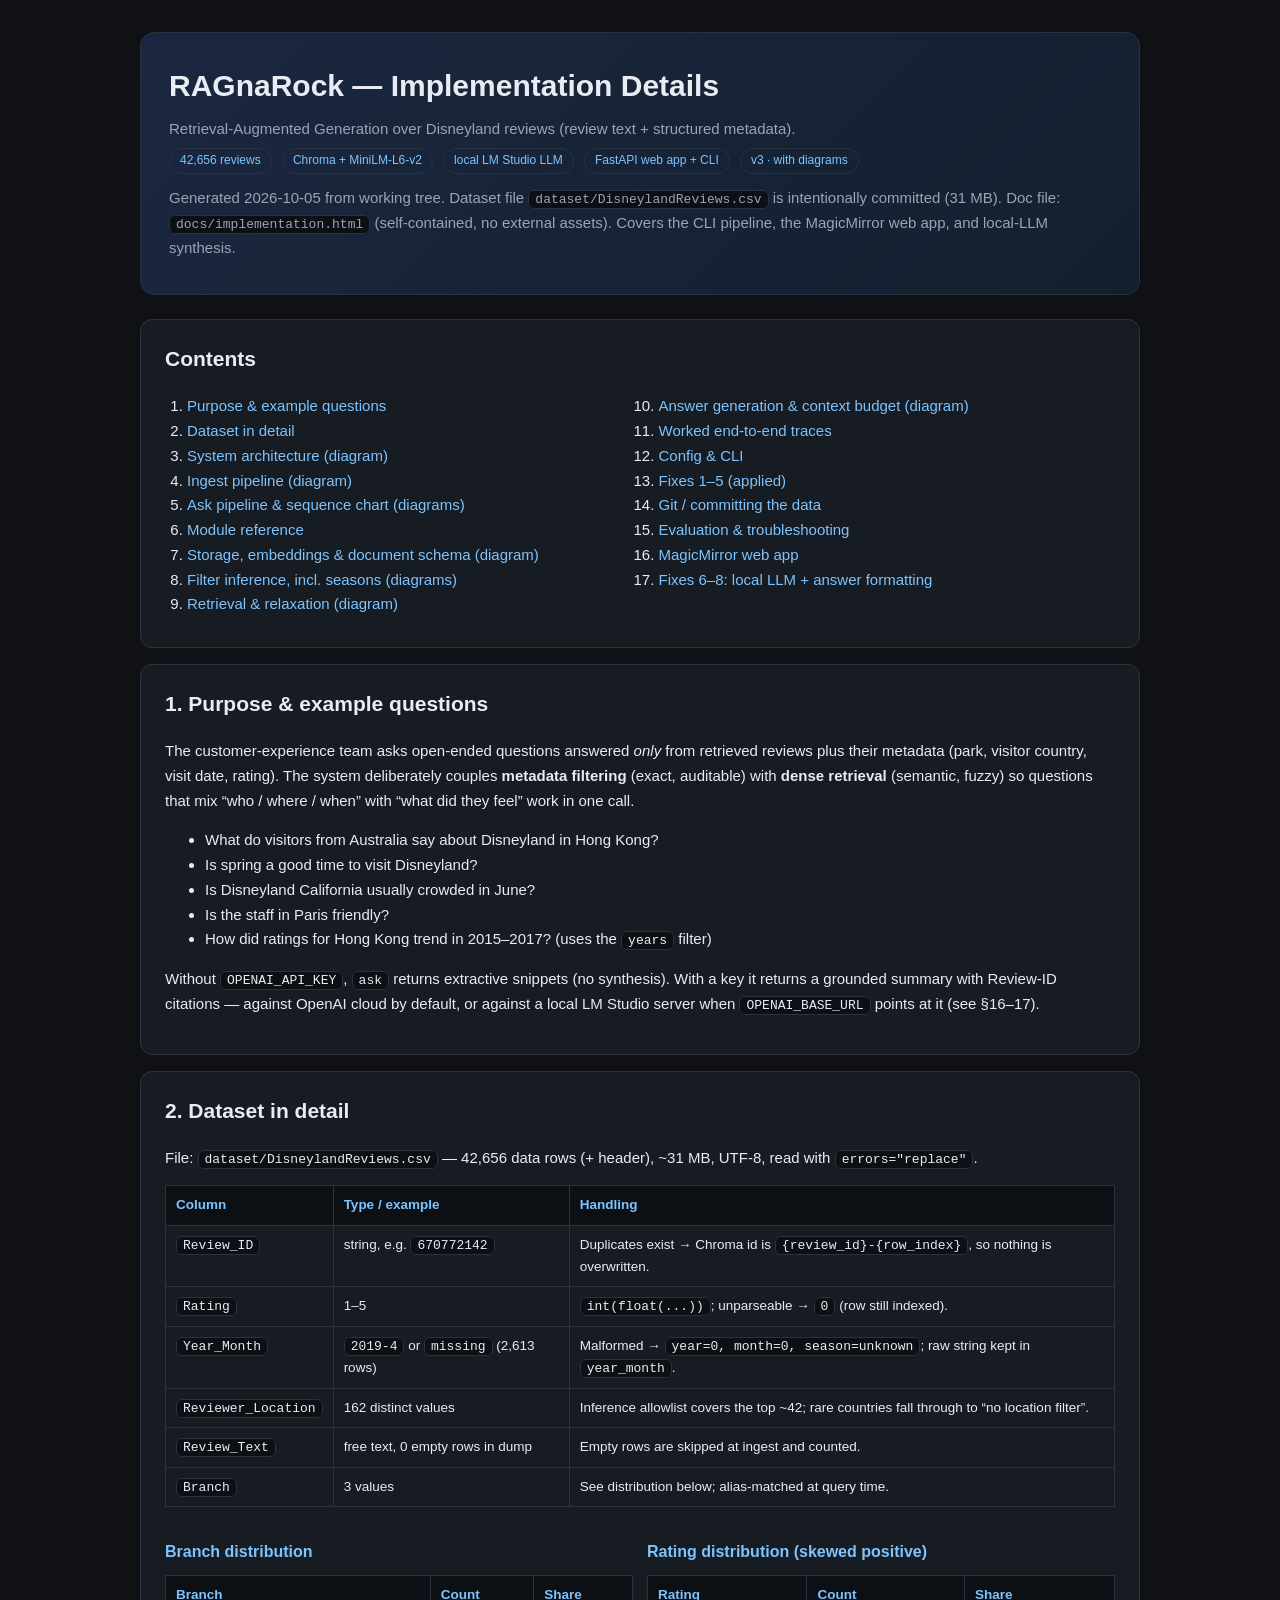
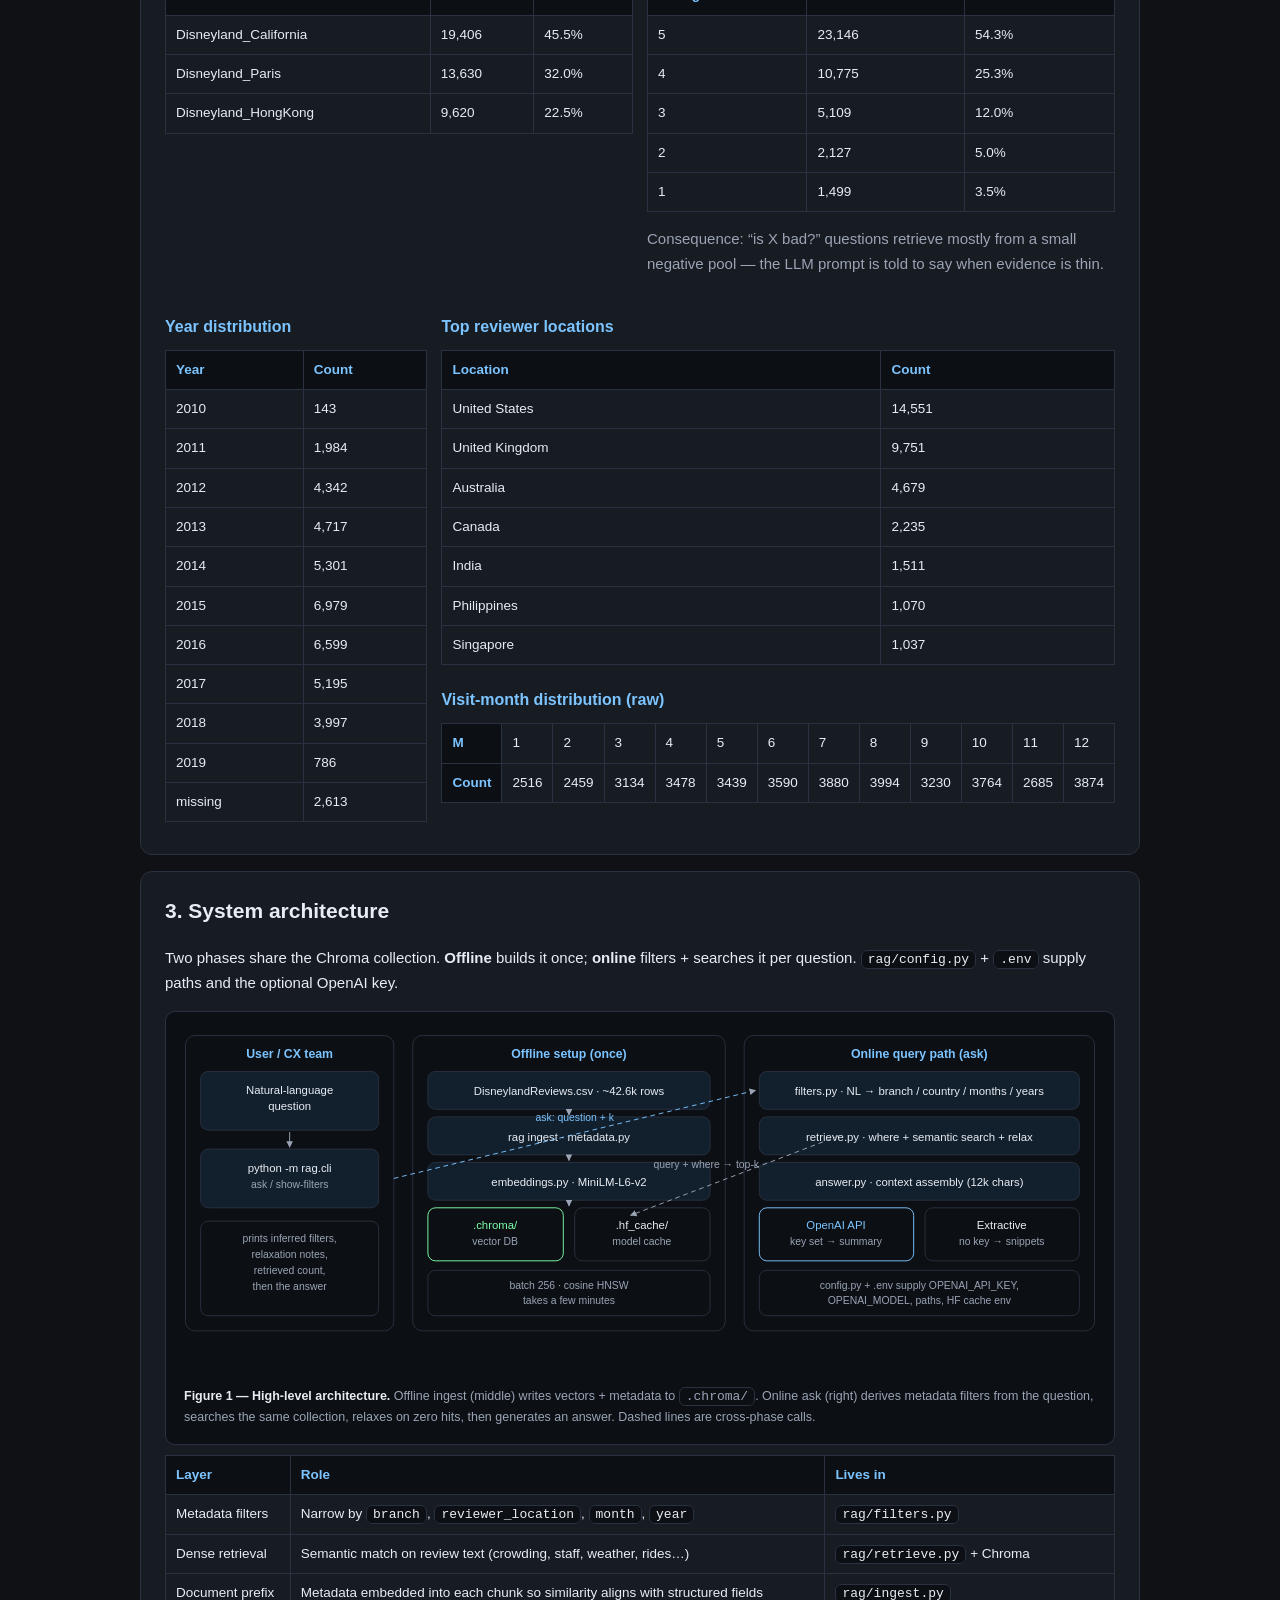
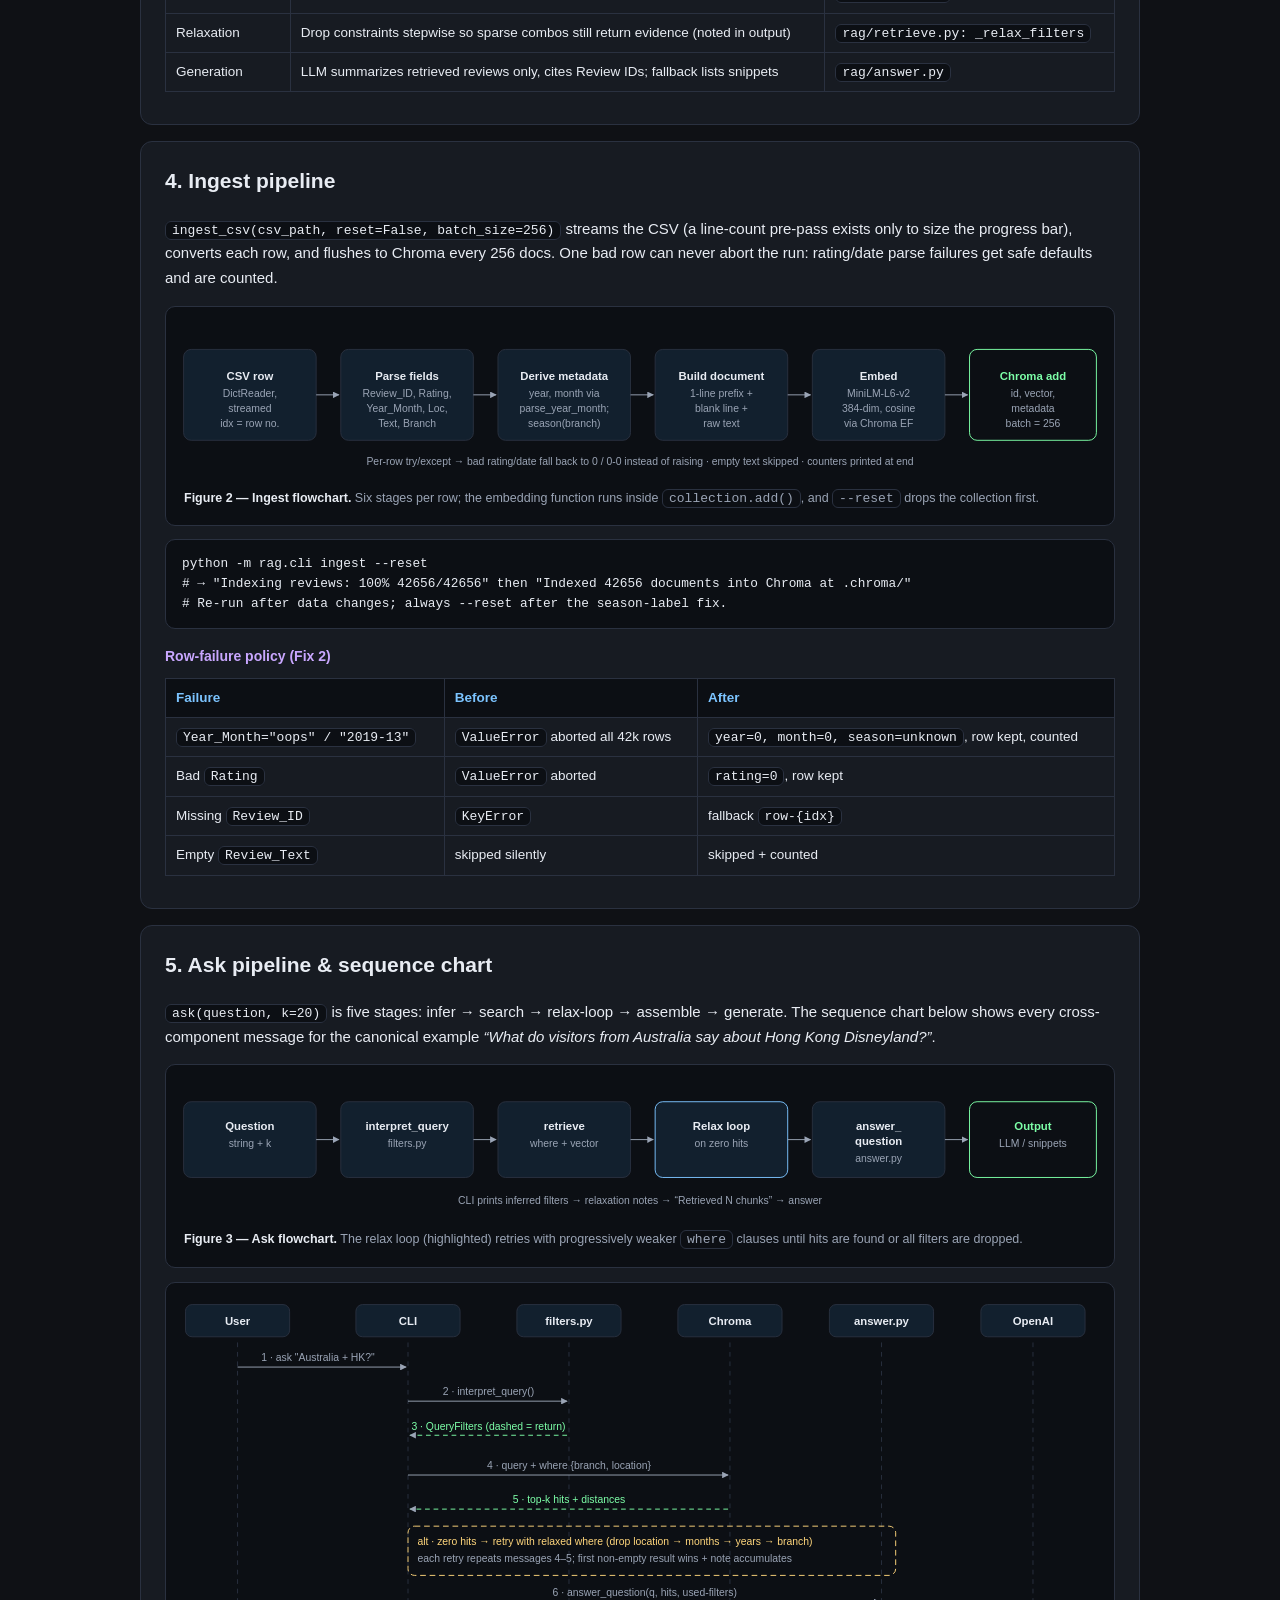
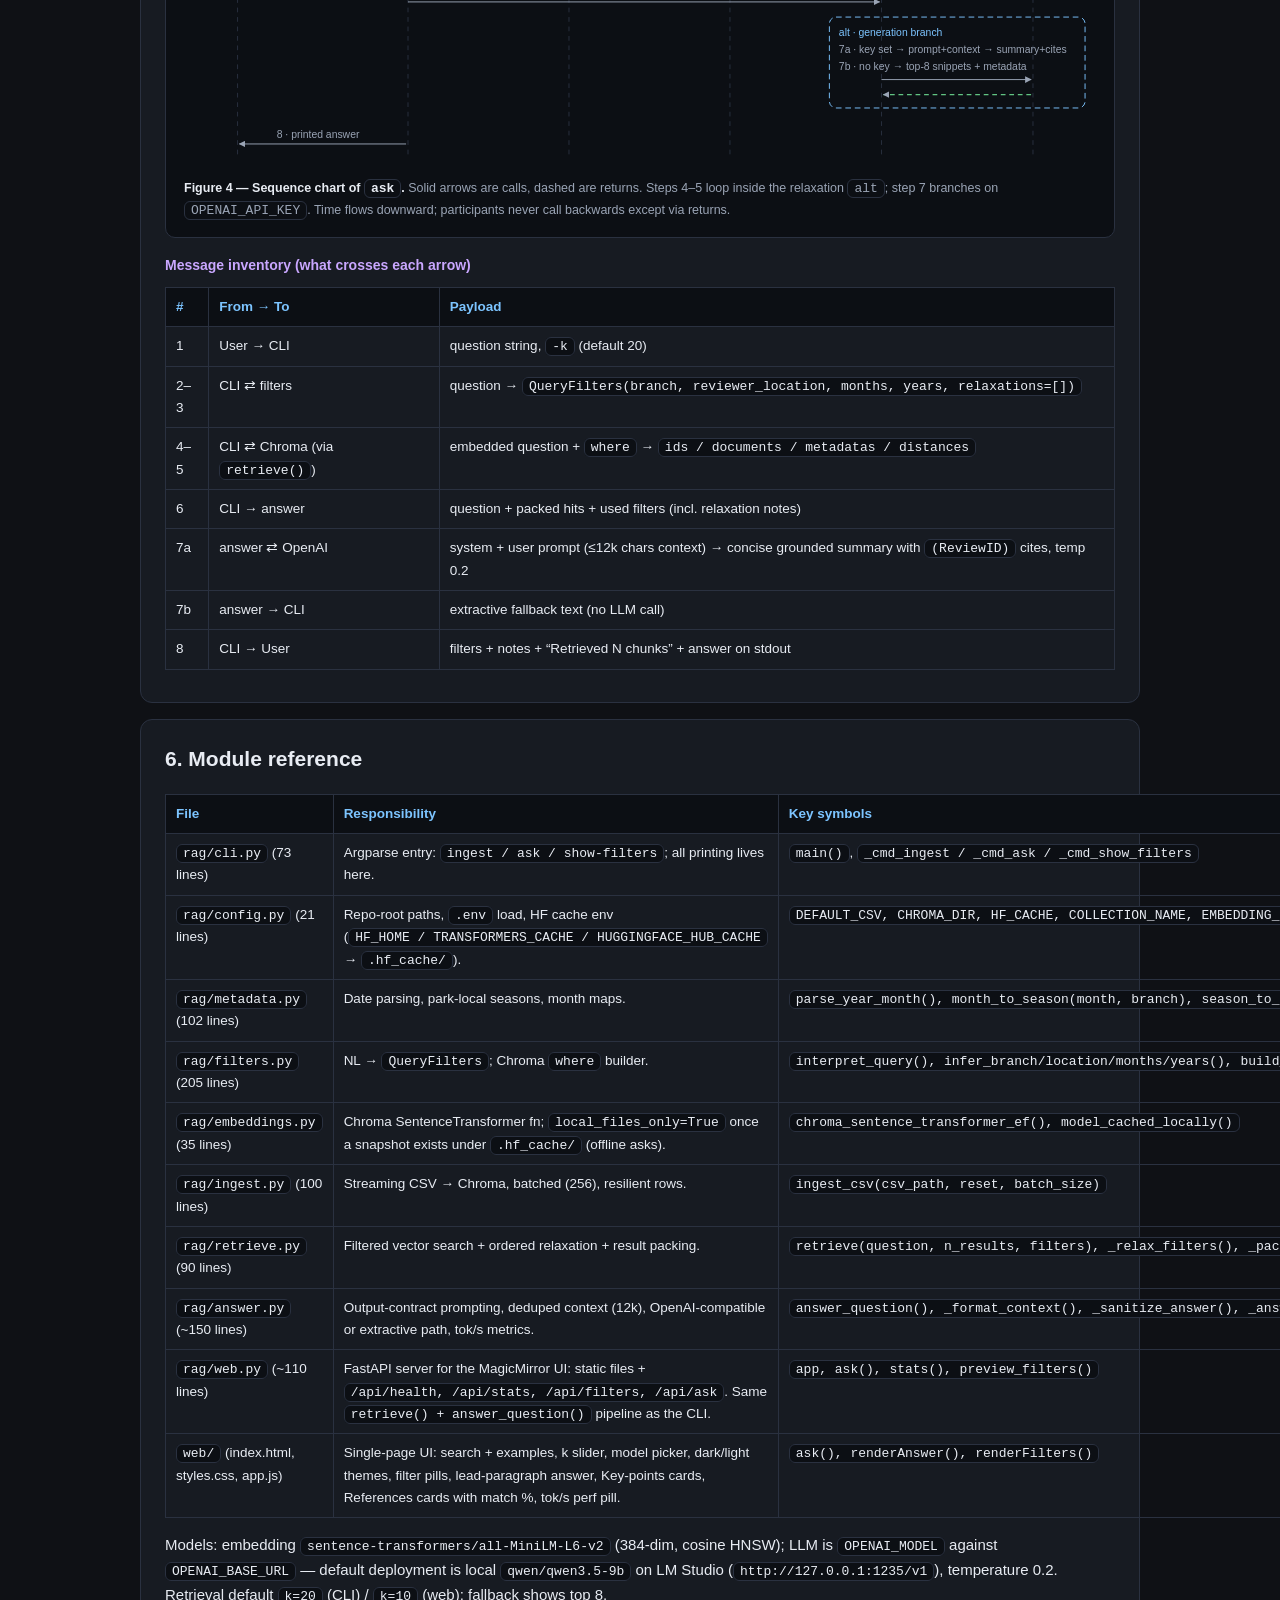
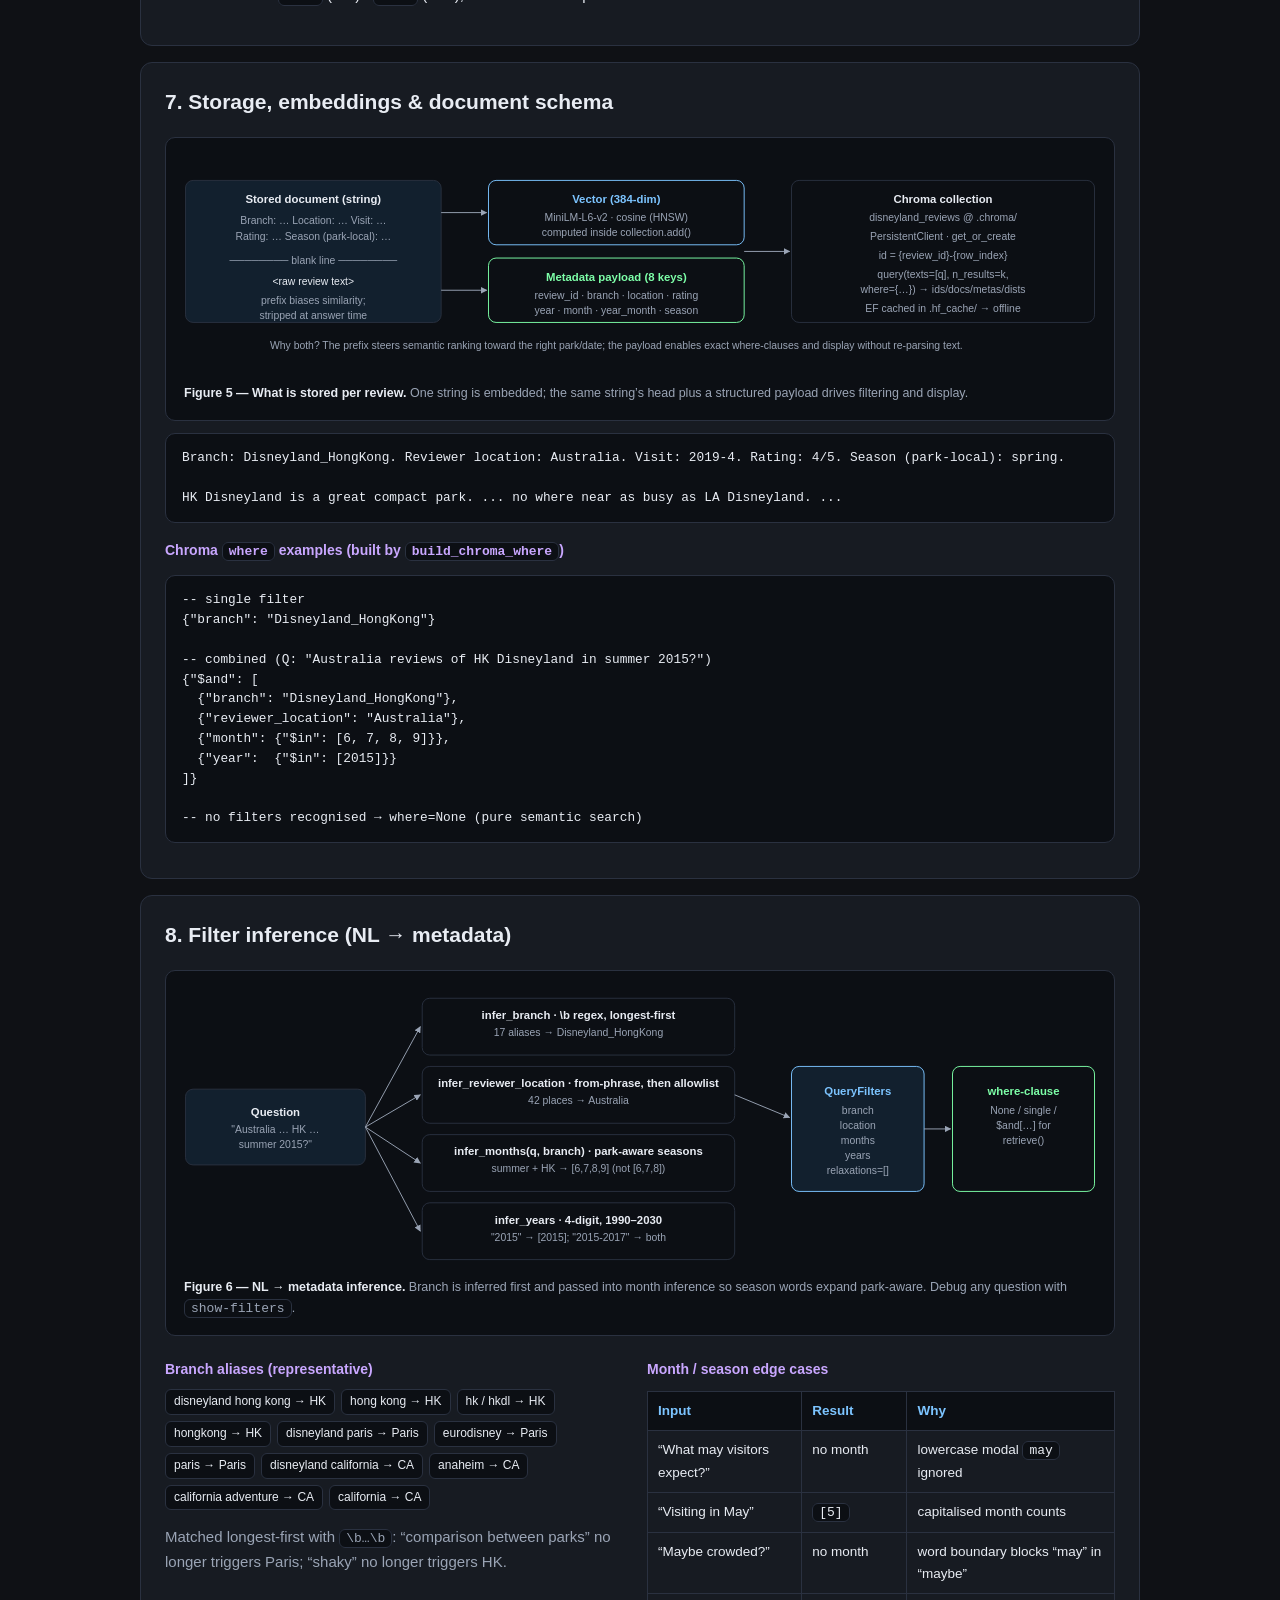
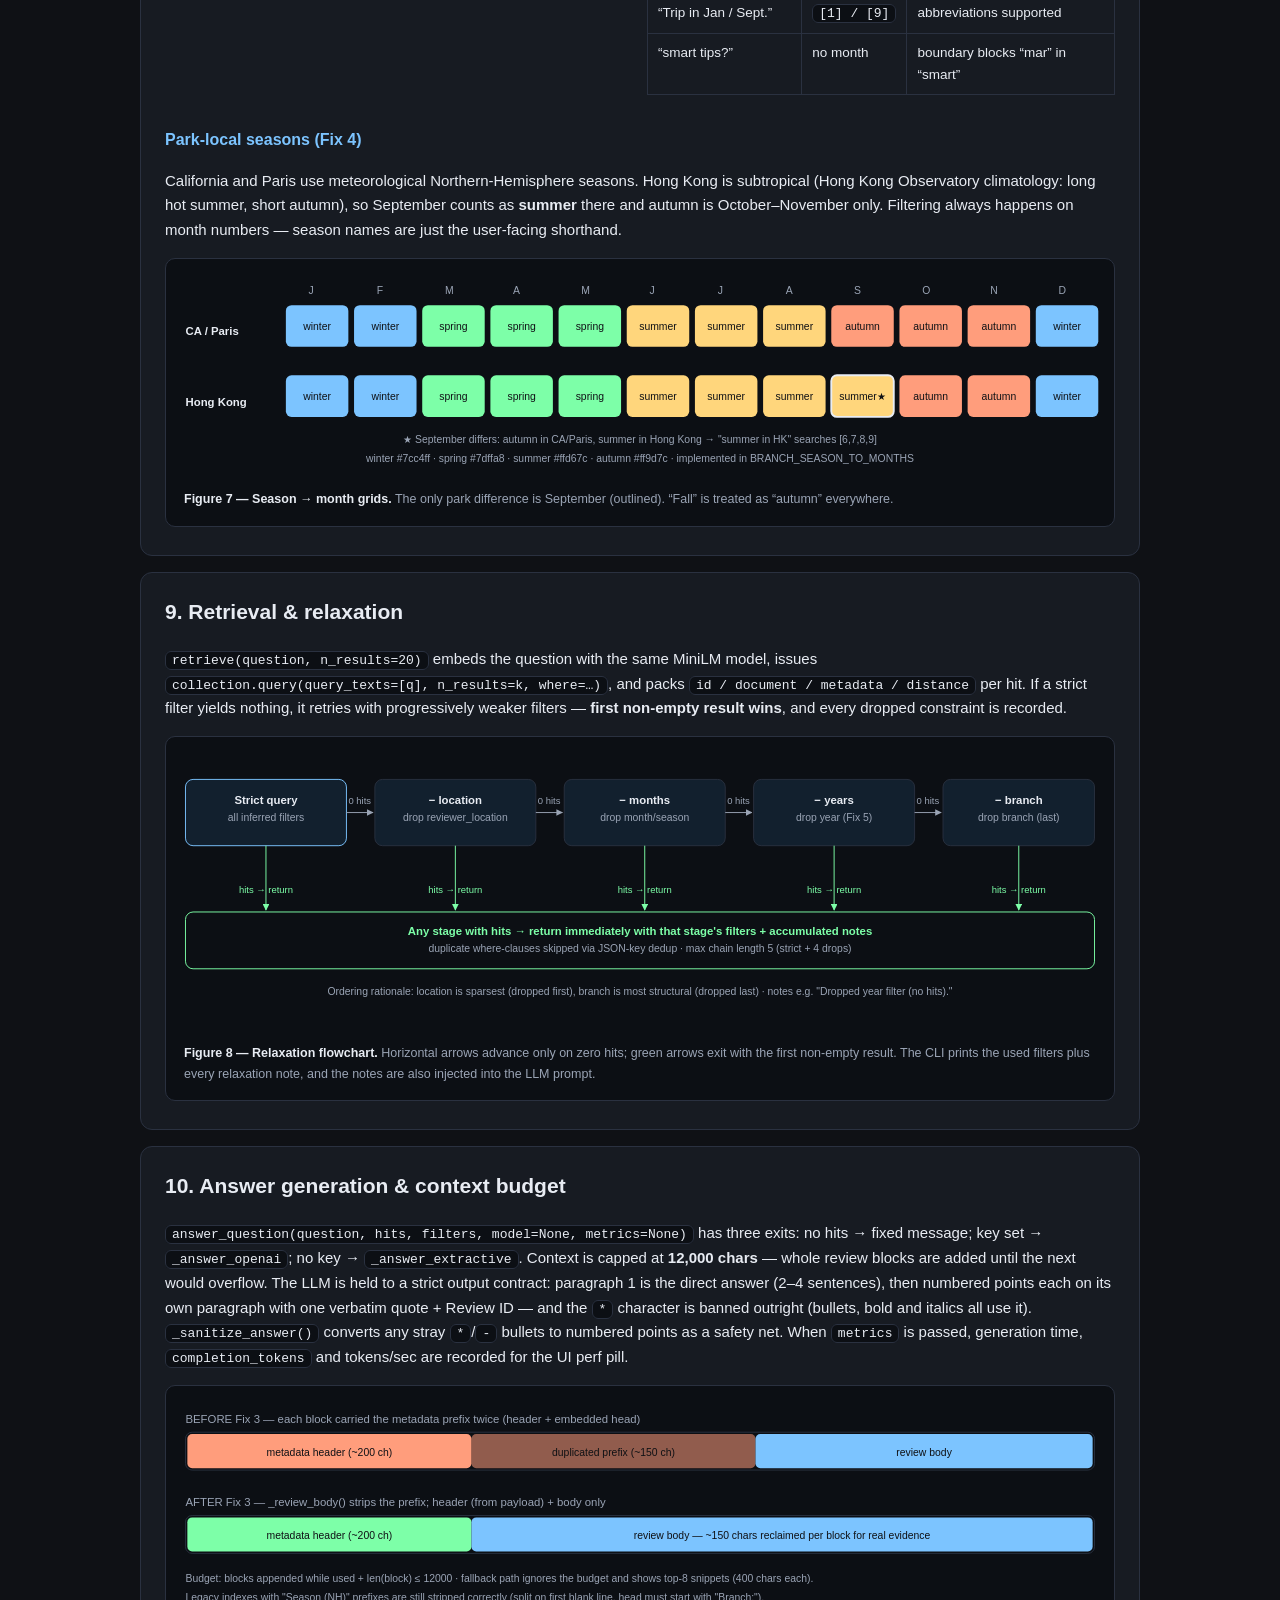
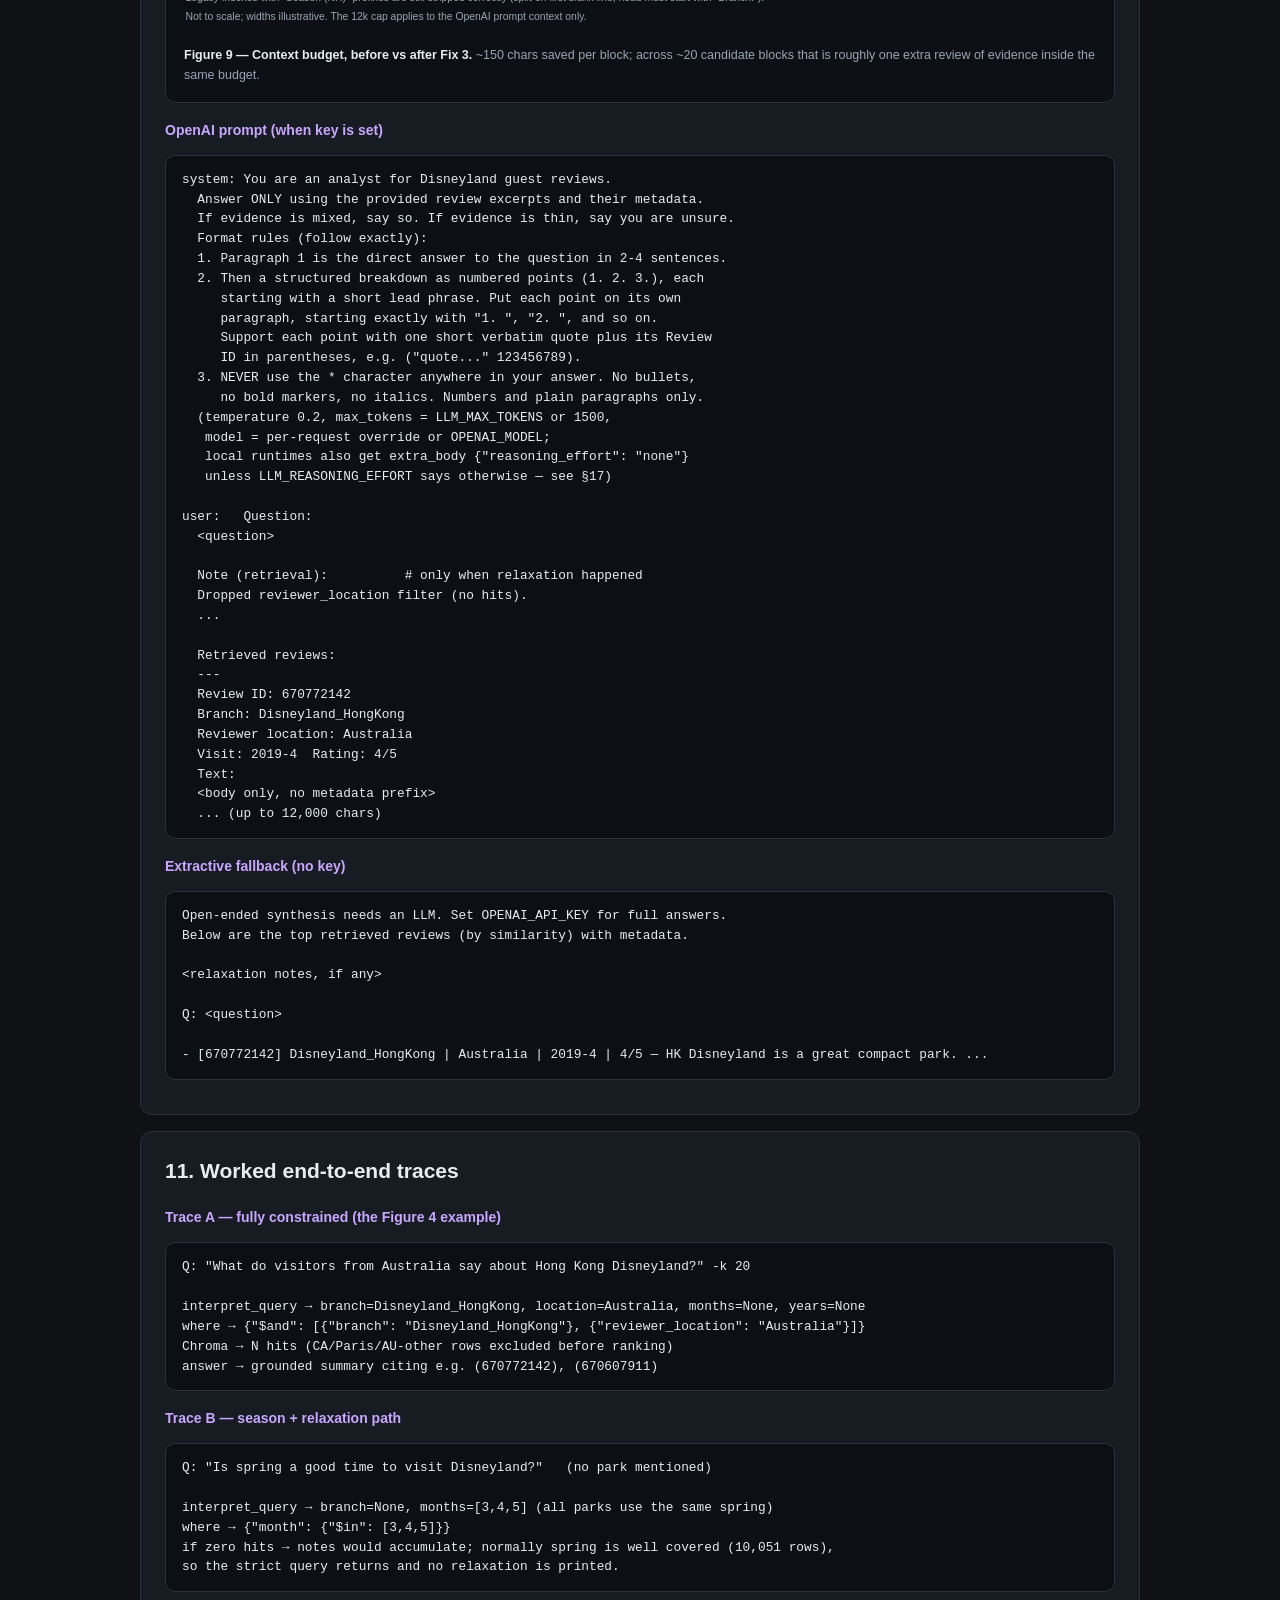
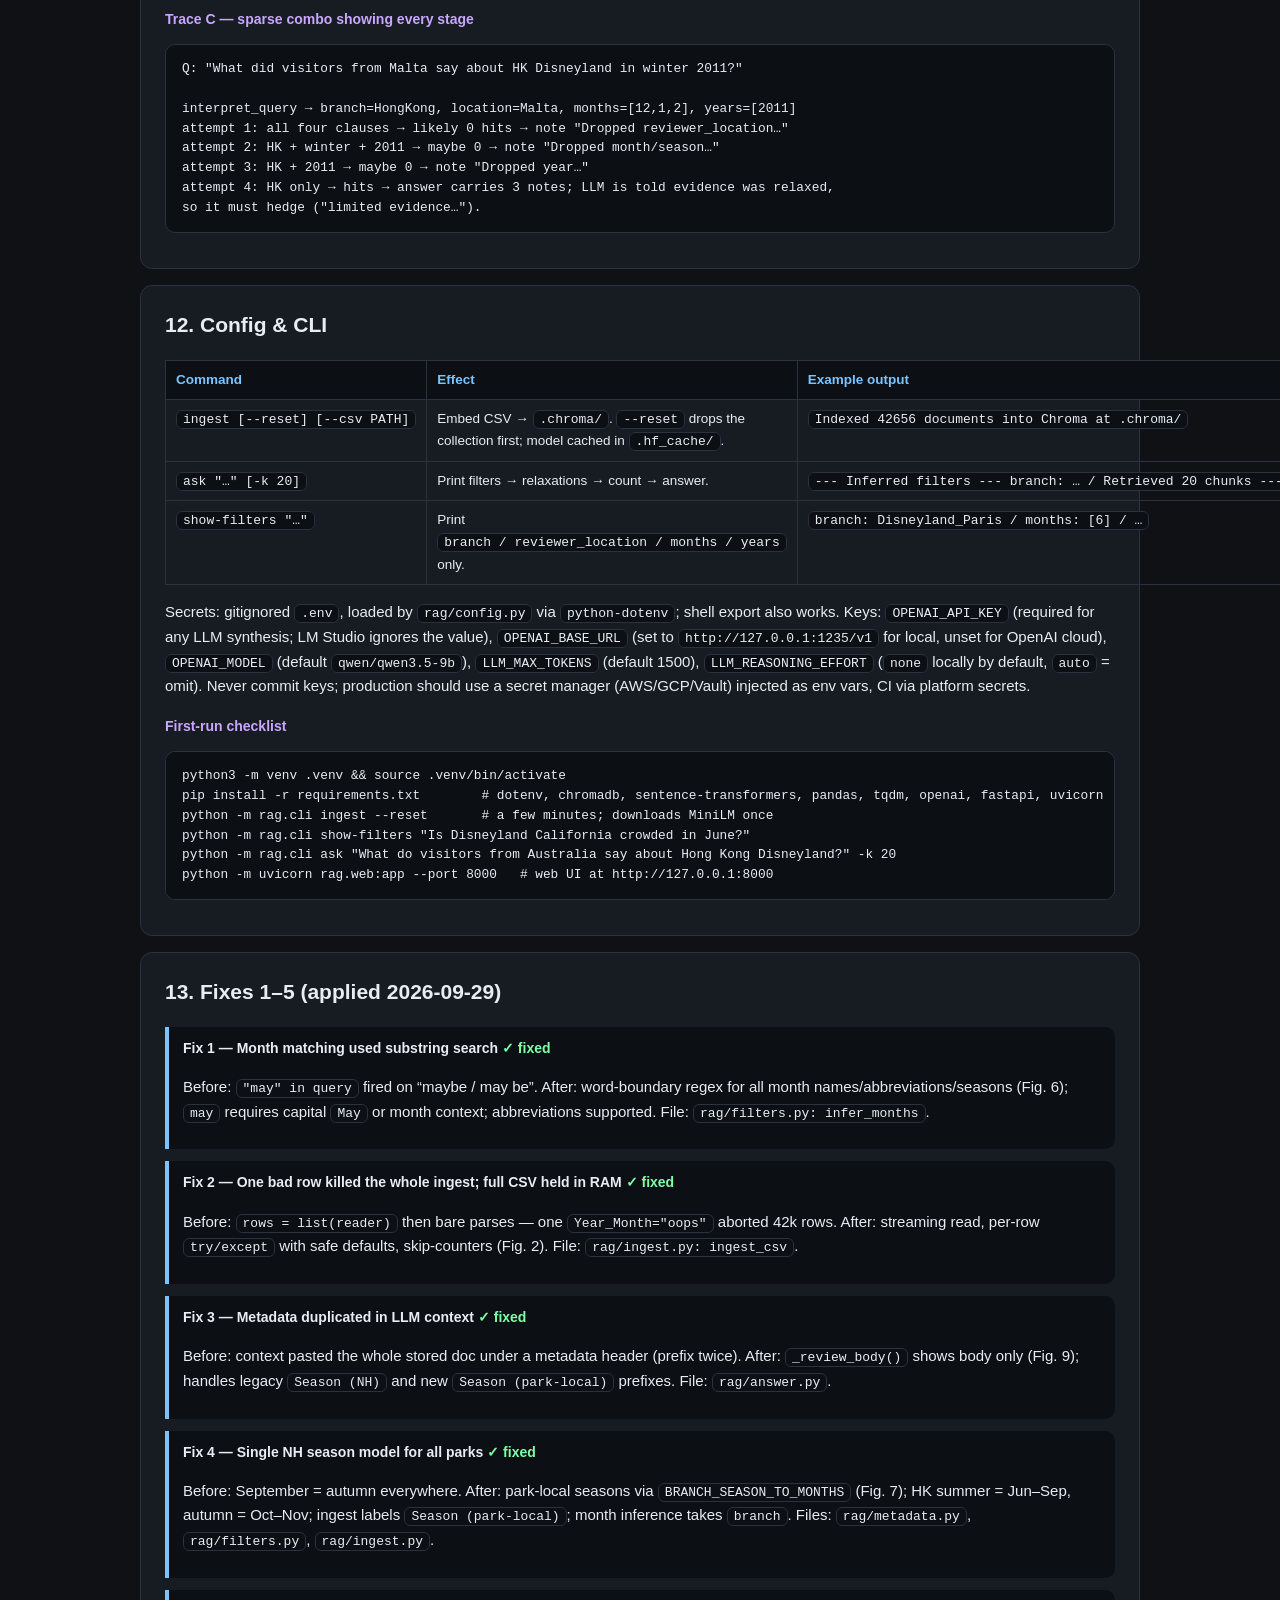
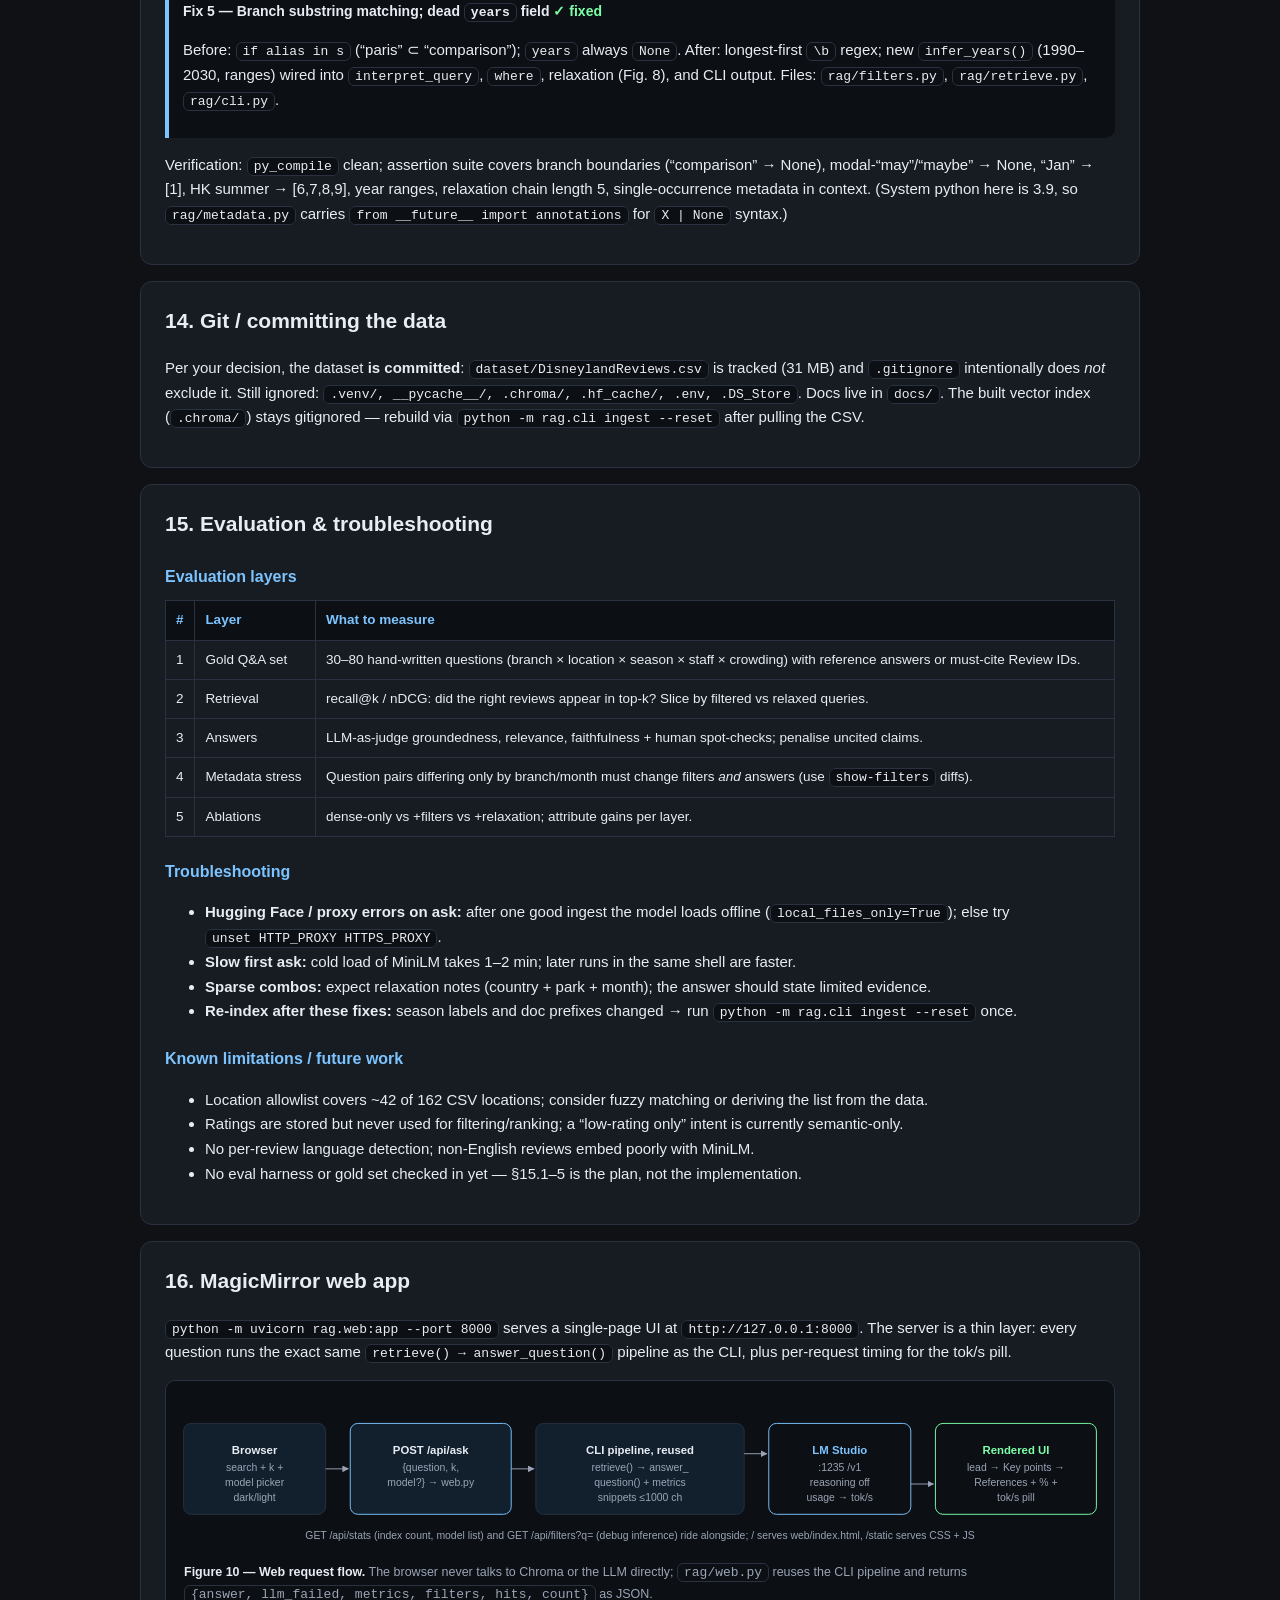
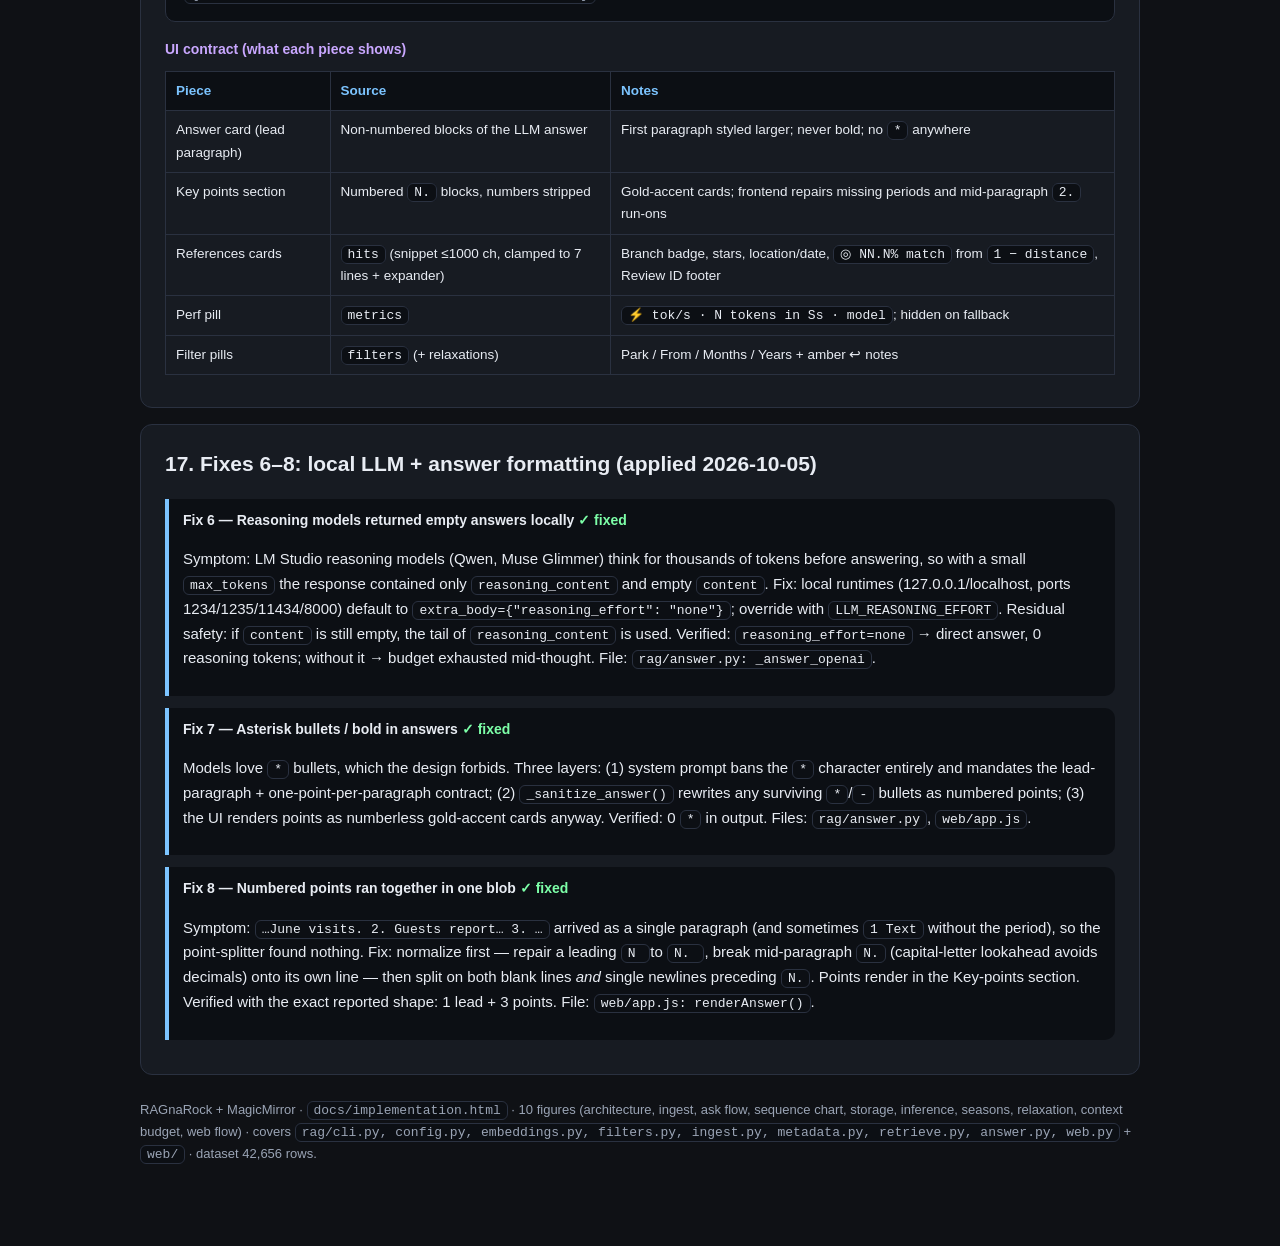
==== commit b2af0c79: "Document MagicMirror web app and local-LLM fixes in implementation.html" ====
--- a/docs/implementation.html
+++ b/docs/implementation.html
@@ -53,11 +53,11 @@
   <div>
     <span class="badge">42,656 reviews</span>
     <span class="badge">Chroma + MiniLM-L6-v2</span>
-    <span class="badge">gpt-4o-mini (optional)</span>
-    <span class="badge">Python CLI</span>
-    <span class="badge">v2 · with diagrams</span>
+    <span class="badge">local LM Studio LLM</span>
+    <span class="badge">FastAPI web app + CLI</span>
+    <span class="badge">v3 · with diagrams</span>
   </div>
-  <p>Generated 2026-09-29 from working tree. Dataset file <code class="inline">dataset/DisneylandReviews.csv</code> is intentionally committed (31&nbsp;MB). Doc file: <code class="inline">docs/implementation.html</code> (self-contained, no external assets).</p>
+  <p>Generated 2026-10-05 from working tree. Dataset file <code class="inline">dataset/DisneylandReviews.csv</code> is intentionally committed (31&nbsp;MB). Doc file: <code class="inline">docs/implementation.html</code> (self-contained, no external assets). Covers the CLI pipeline, the MagicMirror web app, and local-LLM synthesis.</p>
 </header>
 
 <nav class="toc">
@@ -78,6 +78,8 @@
     <li><a href="#fixes">Fixes 1–5 (applied)</a></li>
     <li><a href="#git">Git / committing the data</a></li>
     <li><a href="#eval">Evaluation &amp; troubleshooting</a></li>
+    <li><a href="#webapp">MagicMirror web app</a></li>
+    <li><a href="#fixes6">Fixes 6–8: local LLM + answer formatting</a></li>
   </ol>
 </nav>
 
@@ -92,7 +94,7 @@
     <li>Is the staff in Paris friendly?</li>
     <li>How did ratings for Hong Kong trend in 2015–2017? (uses the <code class="inline">years</code> filter)</li>
   </ul>
-  <p>Without <code class="inline">OPENAI_API_KEY</code>, <code class="inline">ask</code> returns extractive snippets (no synthesis). With a key it returns a grounded summary with Review-ID citations.</p>
+  <p>Without <code class="inline">OPENAI_API_KEY</code>, <code class="inline">ask</code> returns extractive snippets (no synthesis). With a key it returns a grounded summary with Review-ID citations — against OpenAI cloud by default, or against a local LM Studio server when <code class="inline">OPENAI_BASE_URL</code> points at it (see §16–17).</p>
 </section>
 
 <!-- ================= 2 ================= -->
@@ -307,9 +309,11 @@
     <tr><td><code class="inline">rag/embeddings.py</code> (35 lines)</td><td>Chroma SentenceTransformer fn; <code class="inline">local_files_only=True</code> once a snapshot exists under <code class="inline">.hf_cache/</code> (offline asks).</td><td><code class="inline">chroma_sentence_transformer_ef(), model_cached_locally()</code></td></tr>
     <tr><td><code class="inline">rag/ingest.py</code> (100 lines)</td><td>Streaming CSV → Chroma, batched (256), resilient rows.</td><td><code class="inline">ingest_csv(csv_path, reset, batch_size)</code></td></tr>
     <tr><td><code class="inline">rag/retrieve.py</code> (90 lines)</td><td>Filtered vector search + ordered relaxation + result packing.</td><td><code class="inline">retrieve(question, n_results, filters), _relax_filters(), _pack_results()</code></td></tr>
-    <tr><td><code class="inline">rag/answer.py</code> (106 lines)</td><td>Deduped context formatting (12k budget), OpenAI or extractive path.</td><td><code class="inline">answer_question(), _format_context(), _review_body(), _answer_openai / _answer_extractive()</code></td></tr>
+    <tr><td><code class="inline">rag/answer.py</code> (~150 lines)</td><td>Output-contract prompting, deduped context (12k), OpenAI-compatible or extractive path, tok/s metrics.</td><td><code class="inline">answer_question(), _format_context(), _sanitize_answer(), _answer_openai / _answer_extractive()</code></td></tr>
+    <tr><td><code class="inline">rag/web.py</code> (~110 lines)</td><td>FastAPI server for the MagicMirror UI: static files + <code class="inline">/api/health, /api/stats, /api/filters, /api/ask</code>. Same <code class="inline">retrieve() + answer_question()</code> pipeline as the CLI.</td><td><code class="inline">app, ask(), stats(), preview_filters()</code></td></tr>
+    <tr><td><code class="inline">web/</code> (index.html, styles.css, app.js)</td><td>Single-page UI: search + examples, k slider, model picker, dark/light themes, filter pills, lead-paragraph answer, Key-points cards, References cards with match %, tok/s perf pill.</td><td><code class="inline">ask(), renderAnswer(), renderFilters()</code></td></tr>
   </table>
-  <p>Models: embedding <code class="inline">sentence-transformers/all-MiniLM-L6-v2</code> (384-dim, cosine HNSW); LLM <code class="inline">OPENAI_MODEL</code> default <code class="inline">gpt-4o-mini</code>, temperature 0.2. Retrieval default <code class="inline">k=20</code>; fallback shows top 8.</p>
+  <p>Models: embedding <code class="inline">sentence-transformers/all-MiniLM-L6-v2</code> (384-dim, cosine HNSW); LLM is <code class="inline">OPENAI_MODEL</code> against <code class="inline">OPENAI_BASE_URL</code> — default deployment is local <code class="inline">qwen/qwen3.5-9b</code> on LM Studio (<code class="inline">http://127.0.0.1:1235/v1</code>), temperature 0.2. Retrieval default <code class="inline">k=20</code> (CLI) / <code class="inline">k=10</code> (web); fallback shows top 8.</p>
 </section>
 
 <!-- ================= 7 ================= -->
@@ -474,7 +478,7 @@
 <!-- ================= 10 ================= -->
 <section class="card" id="answer">
   <h2>10. Answer generation &amp; context budget</h2>
-  <p><code class="inline">answer_question(question, hits, filters)</code> has three exits: no hits → fixed message; key set → <code class="inline">_answer_openai</code>; no key → <code class="inline">_answer_extractive</code>. Context is capped at <strong>12,000 chars</strong> — whole review blocks are added until the next would overflow.</p>
+  <p><code class="inline">answer_question(question, hits, filters, model=None, metrics=None)</code> has three exits: no hits → fixed message; key set → <code class="inline">_answer_openai</code>; no key → <code class="inline">_answer_extractive</code>. Context is capped at <strong>12,000 chars</strong> — whole review blocks are added until the next would overflow. The LLM is held to a strict output contract: paragraph 1 is the direct answer (2–4 sentences), then numbered points each on its own paragraph with one verbatim quote + Review ID — and the <code class="inline">*</code> character is banned outright (bullets, bold and italics all use it). <code class="inline">_sanitize_answer()</code> converts any stray <code class="inline">*</code>/<code class="inline">-</code> bullets to numbered points as a safety net. When <code class="inline">metrics</code> is passed, generation time, <code class="inline">completion_tokens</code> and tokens/sec are recorded for the UI perf pill.</p>
   <figure class="diagram">
     <svg viewBox="0 0 980 250" role="img" aria-label="Context budget before and after dedup fix">
       <defs></defs>
@@ -497,9 +501,19 @@
 <pre>system: You are an analyst for Disneyland guest reviews.
   Answer ONLY using the provided review excerpts and their metadata.
   If evidence is mixed, say so. If evidence is thin, say you are unsure.
-  Cite Review IDs in parentheses when you paraphrase specific reviews.
-  Keep the answer concise and practical for a customer-experience team.
-  (temperature 0.2, model = OPENAI_MODEL or gpt-4o-mini)
+  Format rules (follow exactly):
+  1. Paragraph 1 is the direct answer to the question in 2-4 sentences.
+  2. Then a structured breakdown as numbered points (1. 2. 3.), each
+     starting with a short lead phrase. Put each point on its own
+     paragraph, starting exactly with "1. ", "2. ", and so on.
+     Support each point with one short verbatim quote plus its Review
+     ID in parentheses, e.g. ("quote..." 123456789).
+  3. NEVER use the * character anywhere in your answer. No bullets,
+     no bold markers, no italics. Numbers and plain paragraphs only.
+  (temperature 0.2, max_tokens = LLM_MAX_TOKENS or 1500,
+   model = per-request override or OPENAI_MODEL;
+   local runtimes also get extra_body {"reasoning_effort": "none"}
+   unless LLM_REASONING_EFFORT says otherwise — see §17)
 
 user:   Question:
   &lt;question&gt;
@@ -565,13 +579,14 @@
     <tr><td><code class="inline">ask "…" [-k 20]</code></td><td>Print filters → relaxations → count → answer.</td><td><code class="inline">--- Inferred filters --- branch: … / Retrieved 20 chunks --- …</code></td></tr>
     <tr><td><code class="inline">show-filters "…"</code></td><td>Print <code class="inline">branch / reviewer_location / months / years</code> only.</td><td><code class="inline">branch: Disneyland_Paris / months: [6] / …</code></td></tr>
   </table>
-  <p>Secrets: gitignored <code class="inline">.env</code> with <code class="inline">OPENAI_API_KEY</code> (optional <code class="inline">OPENAI_MODEL</code>), loaded by <code class="inline">rag/config.py</code> via <code class="inline">python-dotenv</code>; shell export also works. Never commit keys; production should use a secret manager (AWS/GCP/Vault) injected as env vars, CI via platform secrets.</p>
+  <p>Secrets: gitignored <code class="inline">.env</code>, loaded by <code class="inline">rag/config.py</code> via <code class="inline">python-dotenv</code>; shell export also works. Keys: <code class="inline">OPENAI_API_KEY</code> (required for any LLM synthesis; LM Studio ignores the value), <code class="inline">OPENAI_BASE_URL</code> (set to <code class="inline">http://127.0.0.1:1235/v1</code> for local, unset for OpenAI cloud), <code class="inline">OPENAI_MODEL</code> (default <code class="inline">qwen/qwen3.5-9b</code>), <code class="inline">LLM_MAX_TOKENS</code> (default 1500), <code class="inline">LLM_REASONING_EFFORT</code> (<code class="inline">none</code> locally by default, <code class="inline">auto</code> = omit). Never commit keys; production should use a secret manager (AWS/GCP/Vault) injected as env vars, CI via platform secrets.</p>
   <h4>First-run checklist</h4>
 <pre>python3 -m venv .venv &amp;&amp; source .venv/bin/activate
-pip install -r requirements.txt        # dotenv, chromadb, sentence-transformers, pandas, tqdm, openai
+pip install -r requirements.txt        # dotenv, chromadb, sentence-transformers, pandas, tqdm, openai, fastapi, uvicorn
 python -m rag.cli ingest --reset       # a few minutes; downloads MiniLM once
 python -m rag.cli show-filters "Is Disneyland California crowded in June?"
-python -m rag.cli ask "What do visitors from Australia say about Hong Kong Disneyland?" -k 20</pre>
+python -m rag.cli ask "What do visitors from Australia say about Hong Kong Disneyland?" -k 20
+python -m uvicorn rag.web:app --port 8000   # web UI at http://127.0.0.1:8000</pre>
 </section>
 
 <!-- ================= 13 ================= -->
@@ -622,8 +637,45 @@
   </ul>
 </section>
 
+<!-- ================= 16 ================= -->
+<section class="card" id="webapp">
+  <h2>16. MagicMirror web app</h2>
+  <p><code class="inline">python -m uvicorn rag.web:app --port 8000</code> serves a single-page UI at <code class="inline">http://127.0.0.1:8000</code>. The server is a thin layer: every question runs the exact same <code class="inline">retrieve() → answer_question()</code> pipeline as the CLI, plus per-request timing for the tok/s pill.</p>
+  <figure class="diagram">
+    <svg viewBox="0 0 980 168" role="img" aria-label="Web request flow">
+      <defs><marker id="a8" viewBox="0 0 10 10" refX="9" refY="5" markerWidth="7" markerHeight="7" orient="auto-start-reverse"><path d="M0,0 L10,5 L0,10 z" fill="#9aa4b5"/></marker></defs>
+      <rect x="8" y="30" width="150" height="96" rx="8" fill="#12202e" stroke="#2a3140"/><text x="83" y="62" text-anchor="middle" fill="#e8ecf3" font-size="12" font-weight="bold">Browser</text><text x="83" y="80" text-anchor="middle" fill="#9aa4b5" font-size="11">search + k +</text><text x="83" y="96" text-anchor="middle" fill="#9aa4b5" font-size="11">model picker</text><text x="83" y="112" text-anchor="middle" fill="#9aa4b5" font-size="11">dark/light</text>
+      <rect x="184" y="30" width="170" height="96" rx="8" fill="#12202e" stroke="#7cc4ff"/><text x="269" y="62" text-anchor="middle" fill="#e8ecf3" font-size="12" font-weight="bold">POST /api/ask</text><text x="269" y="80" text-anchor="middle" fill="#9aa4b5" font-size="11">{question, k,</text><text x="269" y="96" text-anchor="middle" fill="#9aa4b5" font-size="11">model?} → web.py</text>
+      <rect x="380" y="30" width="220" height="96" rx="8" fill="#12202e" stroke="#2a3140"/><text x="490" y="62" text-anchor="middle" fill="#e8ecf3" font-size="12" font-weight="bold">CLI pipeline, reused</text><text x="490" y="80" text-anchor="middle" fill="#9aa4b5" font-size="11">retrieve() → answer_</text><text x="490" y="96" text-anchor="middle" fill="#9aa4b5" font-size="11">question() + metrics</text><text x="490" y="112" text-anchor="middle" fill="#9aa4b5" font-size="11">snippets ≤1000 ch</text>
+      <rect x="626" y="30" width="150" height="96" rx="8" fill="#0c0f14" stroke="#7cc4ff"/><text x="701" y="62" text-anchor="middle" fill="#7cc4ff" font-size="12" font-weight="bold">LM Studio</text><text x="701" y="80" text-anchor="middle" fill="#9aa4b5" font-size="11">:1235 /v1</text><text x="701" y="96" text-anchor="middle" fill="#9aa4b5" font-size="11">reasoning off</text><text x="701" y="112" text-anchor="middle" fill="#9aa4b5" font-size="11">usage → tok/s</text>
+      <rect x="802" y="30" width="170" height="96" rx="8" fill="#0c0f14" stroke="#7dffa8"/><text x="887" y="62" text-anchor="middle" fill="#7dffa8" font-size="12" font-weight="bold">Rendered UI</text><text x="887" y="80" text-anchor="middle" fill="#9aa4b5" font-size="11">lead → Key points →</text><text x="887" y="96" text-anchor="middle" fill="#9aa4b5" font-size="11">References + % +</text><text x="887" y="112" text-anchor="middle" fill="#9aa4b5" font-size="11">tok/s pill</text>
+      <line x1="158" y1="78" x2="182" y2="78" stroke="#9aa4b5" marker-end="url(#a8)"/><line x1="354" y1="78" x2="378" y2="78" stroke="#9aa4b5" marker-end="url(#a8)"/><line x1="600" y1="62" x2="624" y2="62" stroke="#9aa4b5" marker-end="url(#a8)"/><line x1="776" y1="94" x2="800" y2="94" stroke="#9aa4b5" marker-end="url(#a8)"/>
+      <text x="490" y="152" text-anchor="middle" fill="#9aa4b5" font-size="11">GET /api/stats (index count, model list) and GET /api/filters?q= (debug inference) ride alongside; / serves web/index.html, /static serves CSS + JS</text>
+    </svg>
+    <figcaption><b>Figure 10 — Web request flow.</b> The browser never talks to Chroma or the LLM directly; <code class="inline">rag/web.py</code> reuses the CLI pipeline and returns <code class="inline">{answer, llm_failed, metrics, filters, hits, count}</code> as JSON.</figcaption>
+  </figure>
+  <h4>UI contract (what each piece shows)</h4>
+  <table><tr><th>Piece</th><th>Source</th><th>Notes</th></tr>
+  <tr><td>Answer card (lead paragraph)</td><td>Non-numbered blocks of the LLM answer</td><td>First paragraph styled larger; never bold; no <code class="inline">*</code> anywhere</td></tr>
+  <tr><td>Key points section</td><td>Numbered <code class="inline">N.</code> blocks, numbers stripped</td><td>Gold-accent cards; frontend repairs missing periods and mid-paragraph <code class="inline">2.</code> run-ons</td></tr>
+  <tr><td>References cards</td><td><code class="inline">hits</code> (snippet ≤1000 ch, clamped to 7 lines + expander)</td><td>Branch badge, stars, location/date, <code class="inline">◎ NN.N% match</code> from <code class="inline">1 − distance</code>, Review ID footer</td></tr>
+  <tr><td>Perf pill</td><td><code class="inline">metrics</code></td><td><code class="inline">⚡ tok/s · N tokens in Ss · model</code>; hidden on fallback</td></tr>
+  <tr><td>Filter pills</td><td><code class="inline">filters</code> (+ relaxations)</td><td>Park / From / Months / Years + amber ↩ notes</td></tr></table>
+</section>
+
+<!-- ================= 17 ================= -->
+<section class="card" id="fixes6">
+  <h2>17. Fixes 6–8: local LLM + answer formatting (applied 2026-10-05)</h2>
+  <div class="fix"><h4>Fix 6 — Reasoning models returned empty answers locally <span class="pill-ok">✓ fixed</span></h4>
+  <p>Symptom: LM Studio reasoning models (Qwen, Muse Glimmer) think for thousands of tokens before answering, so with a small <code class="inline">max_tokens</code> the response contained only <code class="inline">reasoning_content</code> and empty <code class="inline">content</code>. Fix: local runtimes (127.0.0.1/localhost, ports 1234/1235/11434/8000) default to <code class="inline">extra_body={"reasoning_effort": "none"}</code>; override with <code class="inline">LLM_REASONING_EFFORT</code>. Residual safety: if <code class="inline">content</code> is still empty, the tail of <code class="inline">reasoning_content</code> is used. Verified: <code class="inline">reasoning_effort=none</code> → direct answer, 0 reasoning tokens; without it → budget exhausted mid-thought. File: <code class="inline">rag/answer.py: _answer_openai</code>.</p></div>
+  <div class="fix"><h4>Fix 7 — Asterisk bullets / bold in answers <span class="pill-ok">✓ fixed</span></h4>
+  <p>Models love <code class="inline">*</code> bullets, which the design forbids. Three layers: (1) system prompt bans the <code class="inline">*</code> character entirely and mandates the lead-paragraph + one-point-per-paragraph contract; (2) <code class="inline">_sanitize_answer()</code> rewrites any surviving <code class="inline">*</code>/<code class="inline">-</code> bullets as numbered points; (3) the UI renders points as numberless gold-accent cards anyway. Verified: 0 <code class="inline">*</code> in output. Files: <code class="inline">rag/answer.py</code>, <code class="inline">web/app.js</code>.</p></div>
+  <div class="fix"><h4>Fix 8 — Numbered points ran together in one blob <span class="pill-ok">✓ fixed</span></h4>
+  <p>Symptom: <code class="inline">…June visits. 2. Guests report… 3. …</code> arrived as a single paragraph (and sometimes <code class="inline">1 Text</code> without the period), so the point-splitter found nothing. Fix: normalize first — repair a leading <code class="inline">N </code> to <code class="inline">N. </code>, break mid-paragraph <code class="inline">N.</code> (capital-letter lookahead avoids decimals) onto its own line — then split on both blank lines <em>and</em> single newlines preceding <code class="inline">N.</code>. Points render in the Key-points section. Verified with the exact reported shape: 1 lead + 3 points. File: <code class="inline">web/app.js: renderAnswer()</code>.</p></div>
+</section>
+
 <footer>
-  RAGnaRock · <code class="inline">docs/implementation.html</code> · 9 figures (architecture, ingest, ask flow, sequence chart, storage, inference, seasons, relaxation, context budget) · covers <code class="inline">rag/cli.py, config.py, embeddings.py, filters.py, ingest.py, metadata.py, retrieve.py, answer.py</code> · dataset 42,656 rows.
+  RAGnaRock + MagicMirror · <code class="inline">docs/implementation.html</code> · 10 figures (architecture, ingest, ask flow, sequence chart, storage, inference, seasons, relaxation, context budget, web flow) · covers <code class="inline">rag/cli.py, config.py, embeddings.py, filters.py, ingest.py, metadata.py, retrieve.py, answer.py, web.py</code> + <code class="inline">web/</code> · dataset 42,656 rows.
 </footer>
 
 </div>
